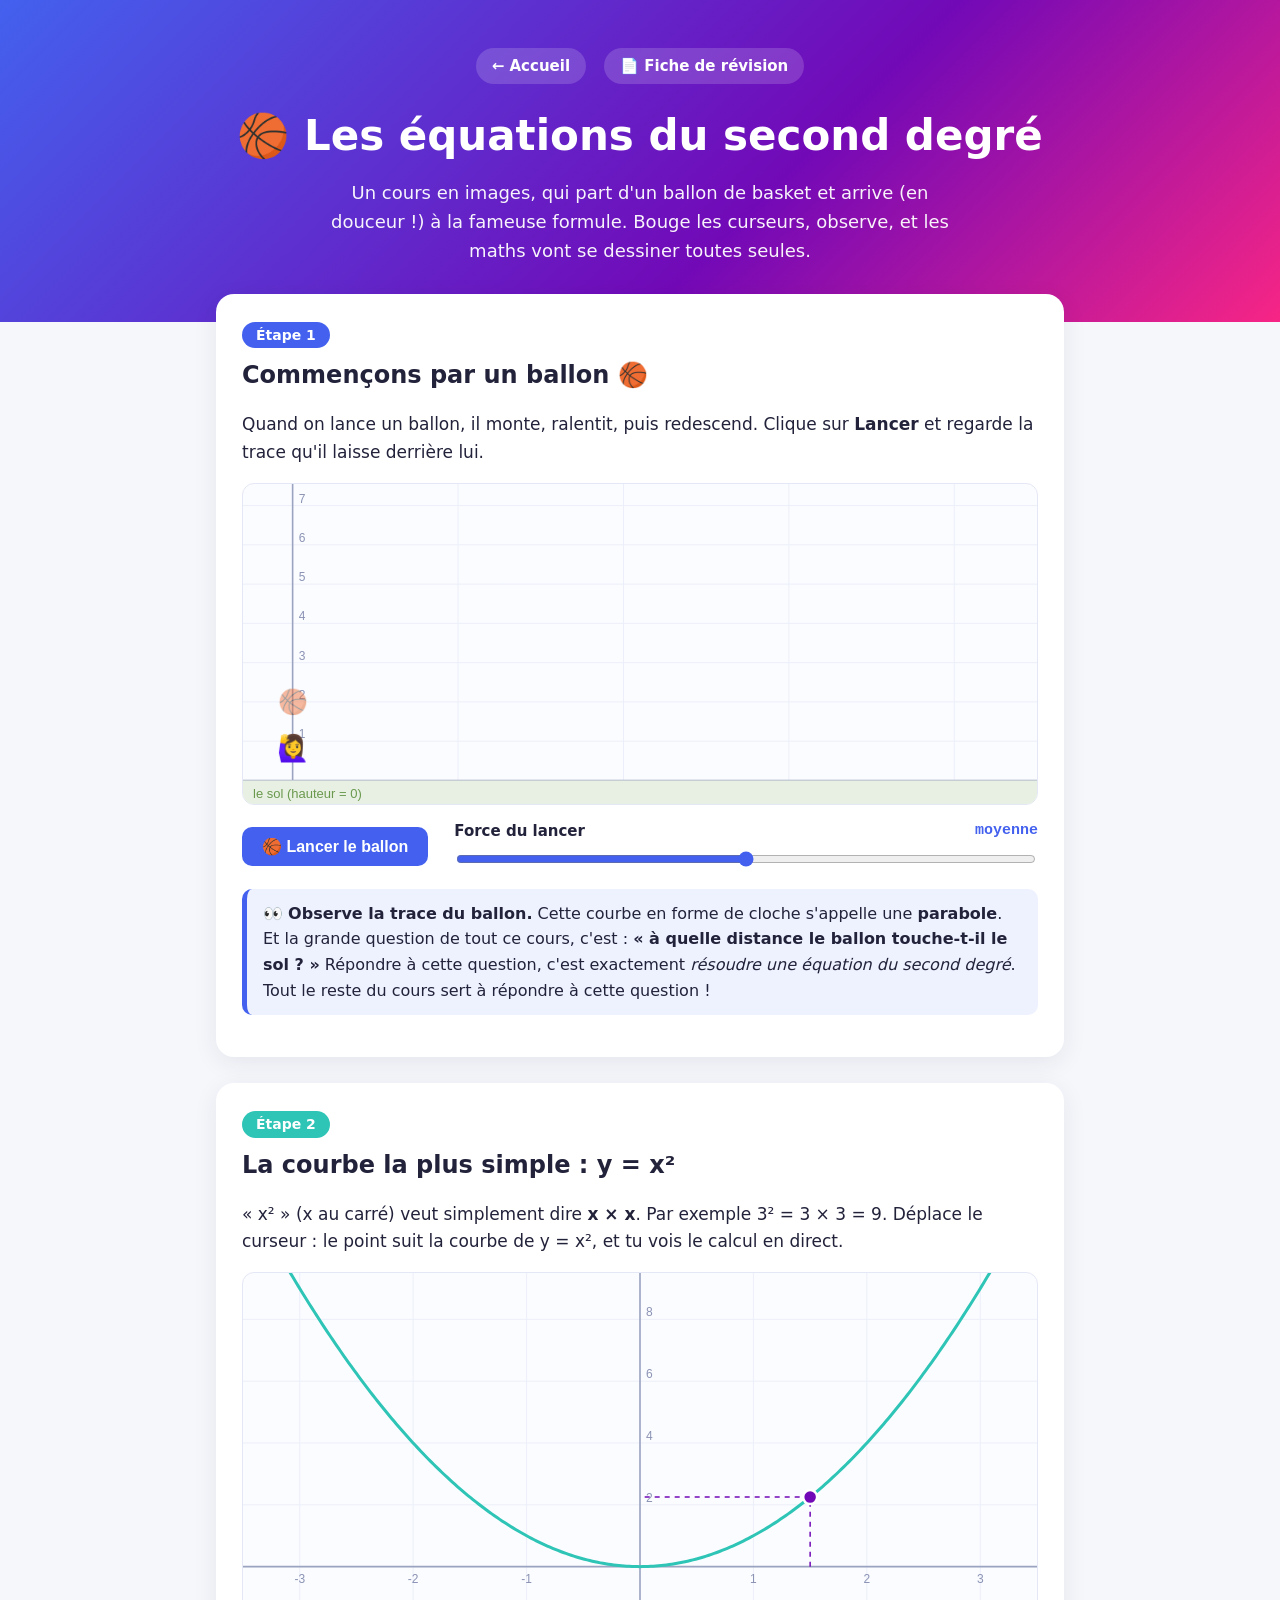
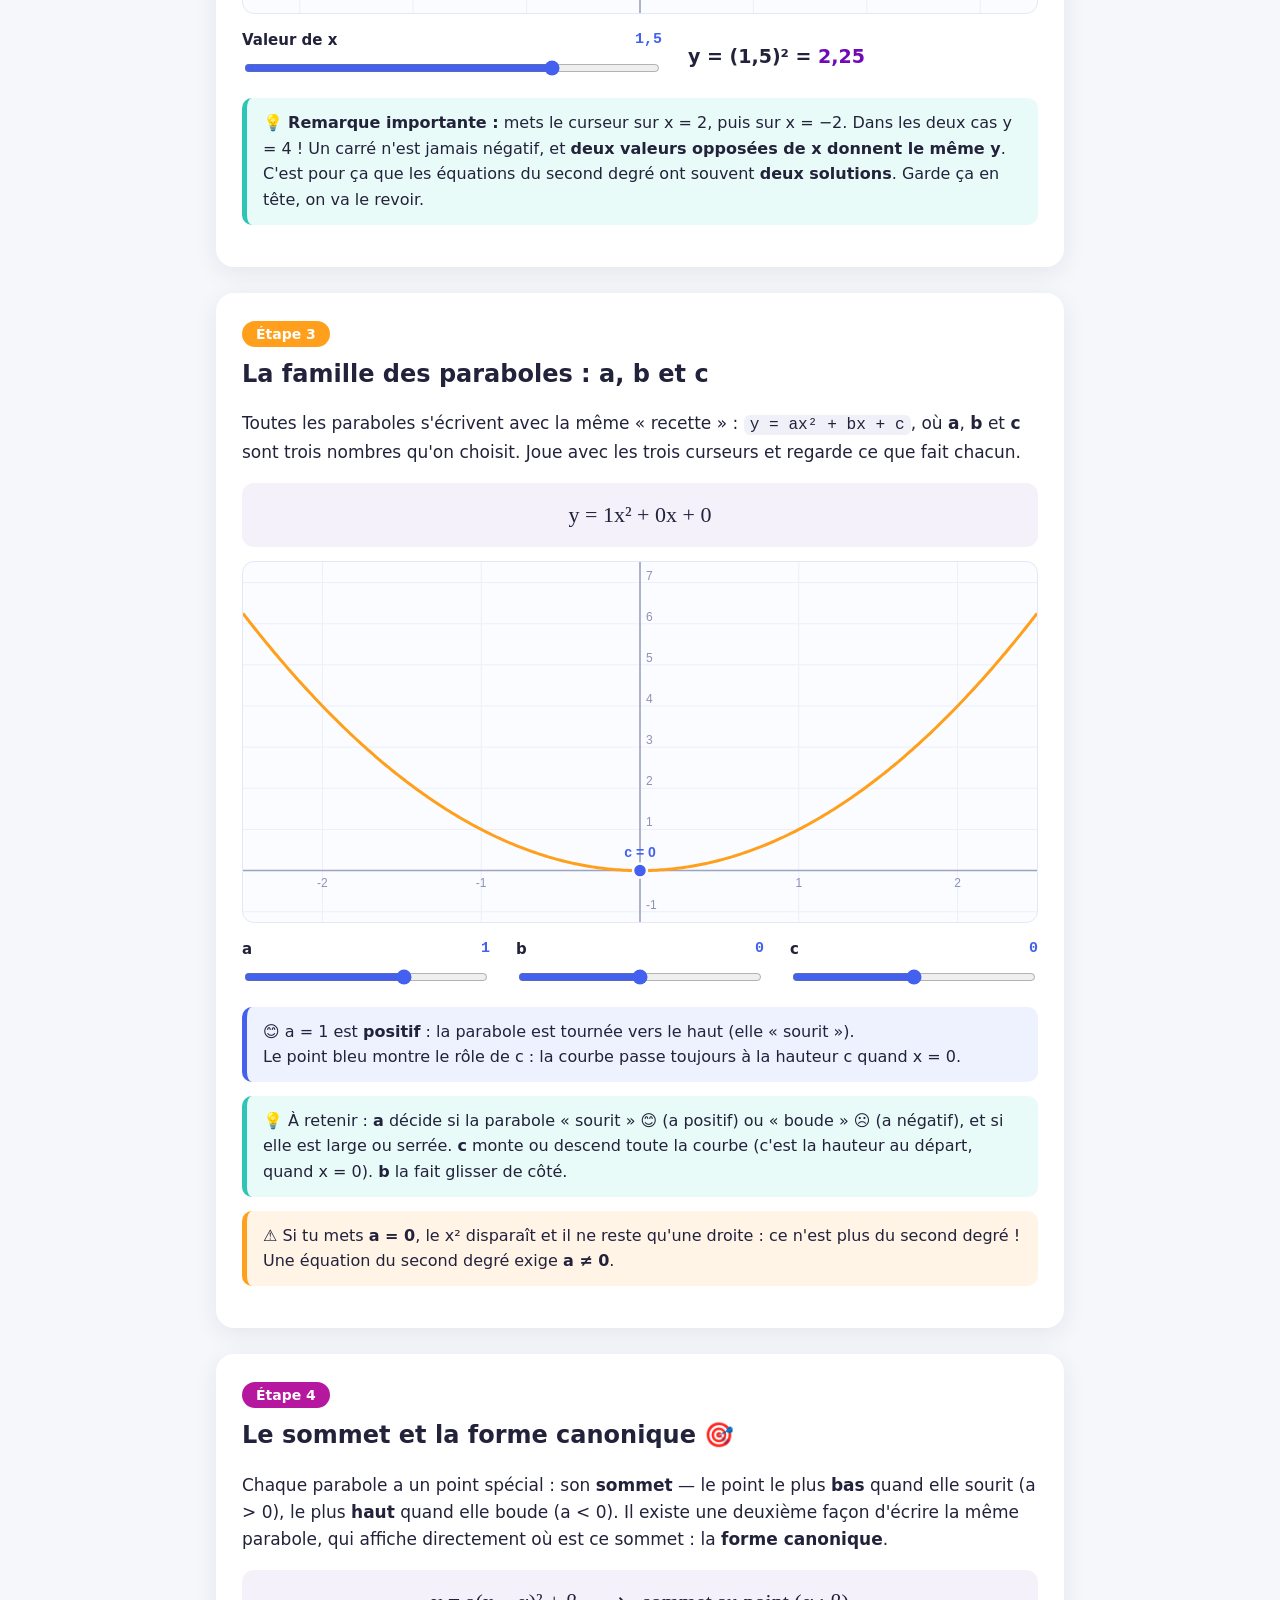
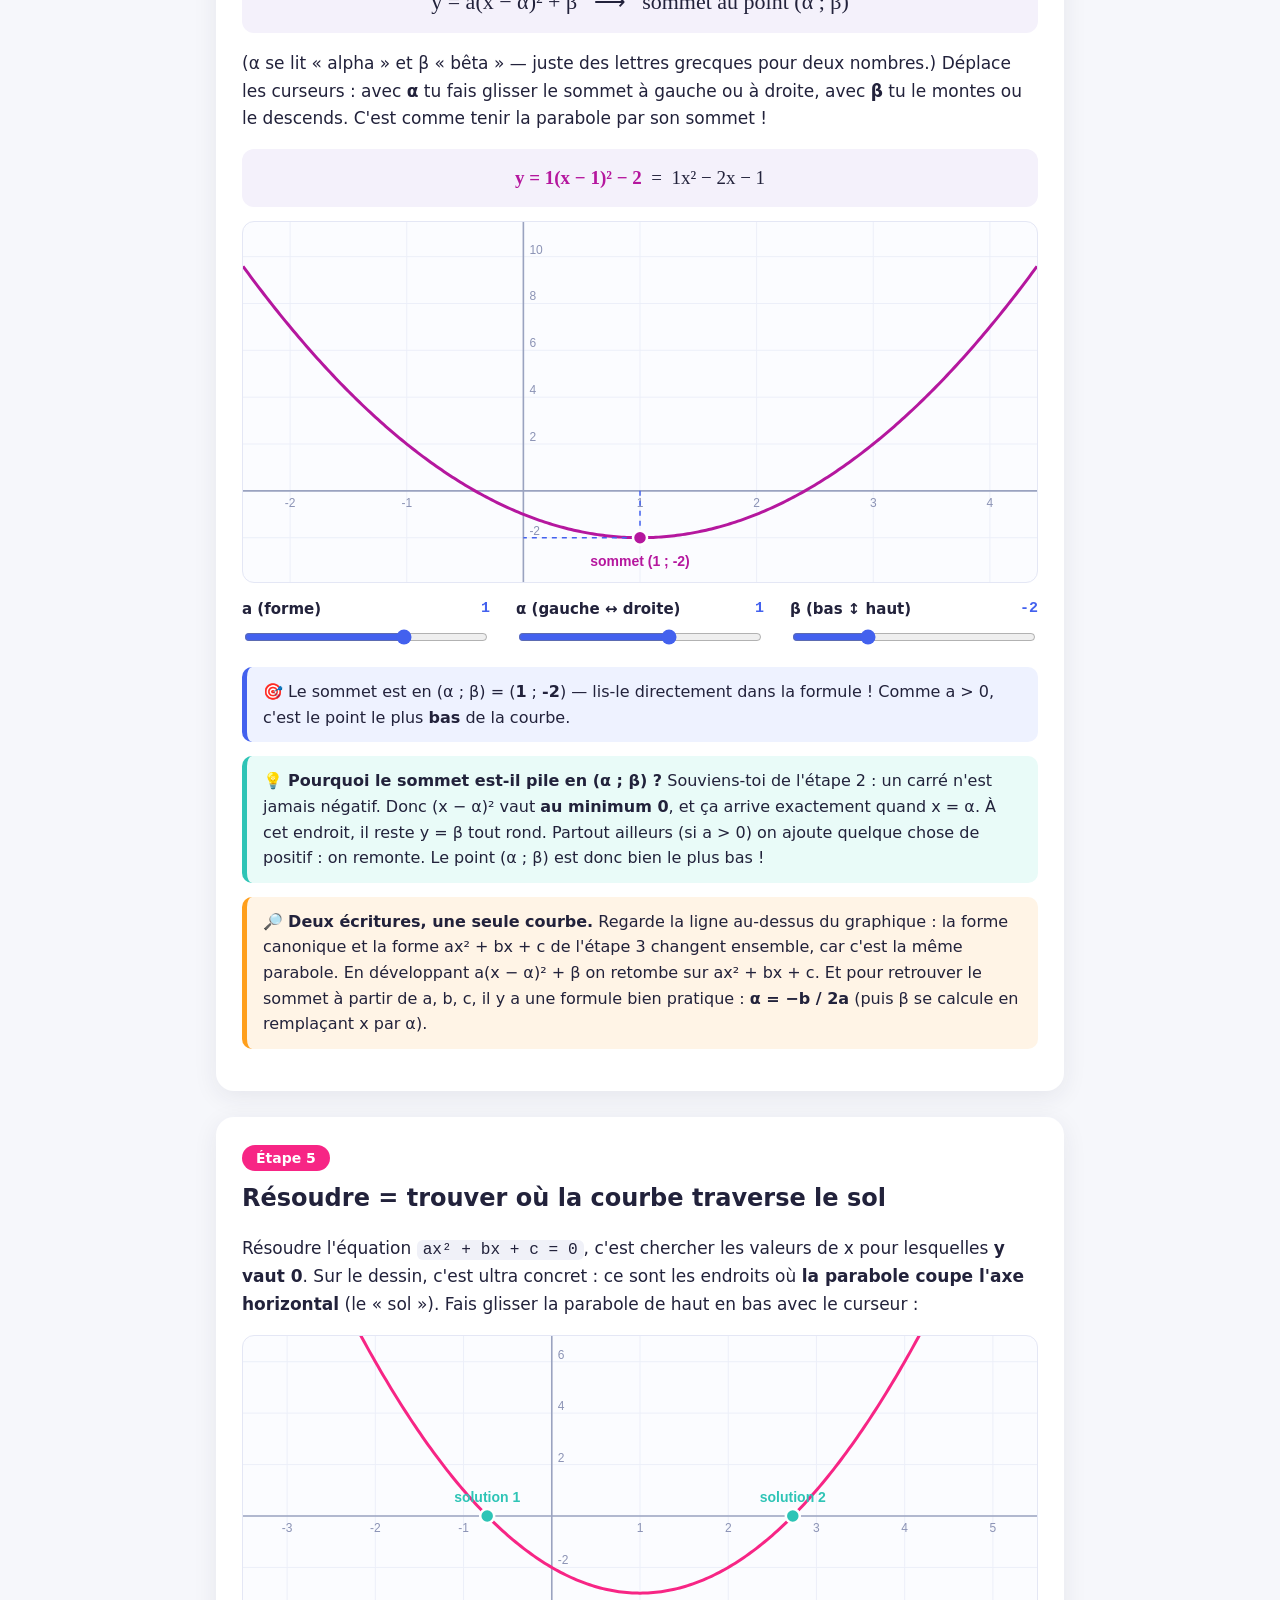
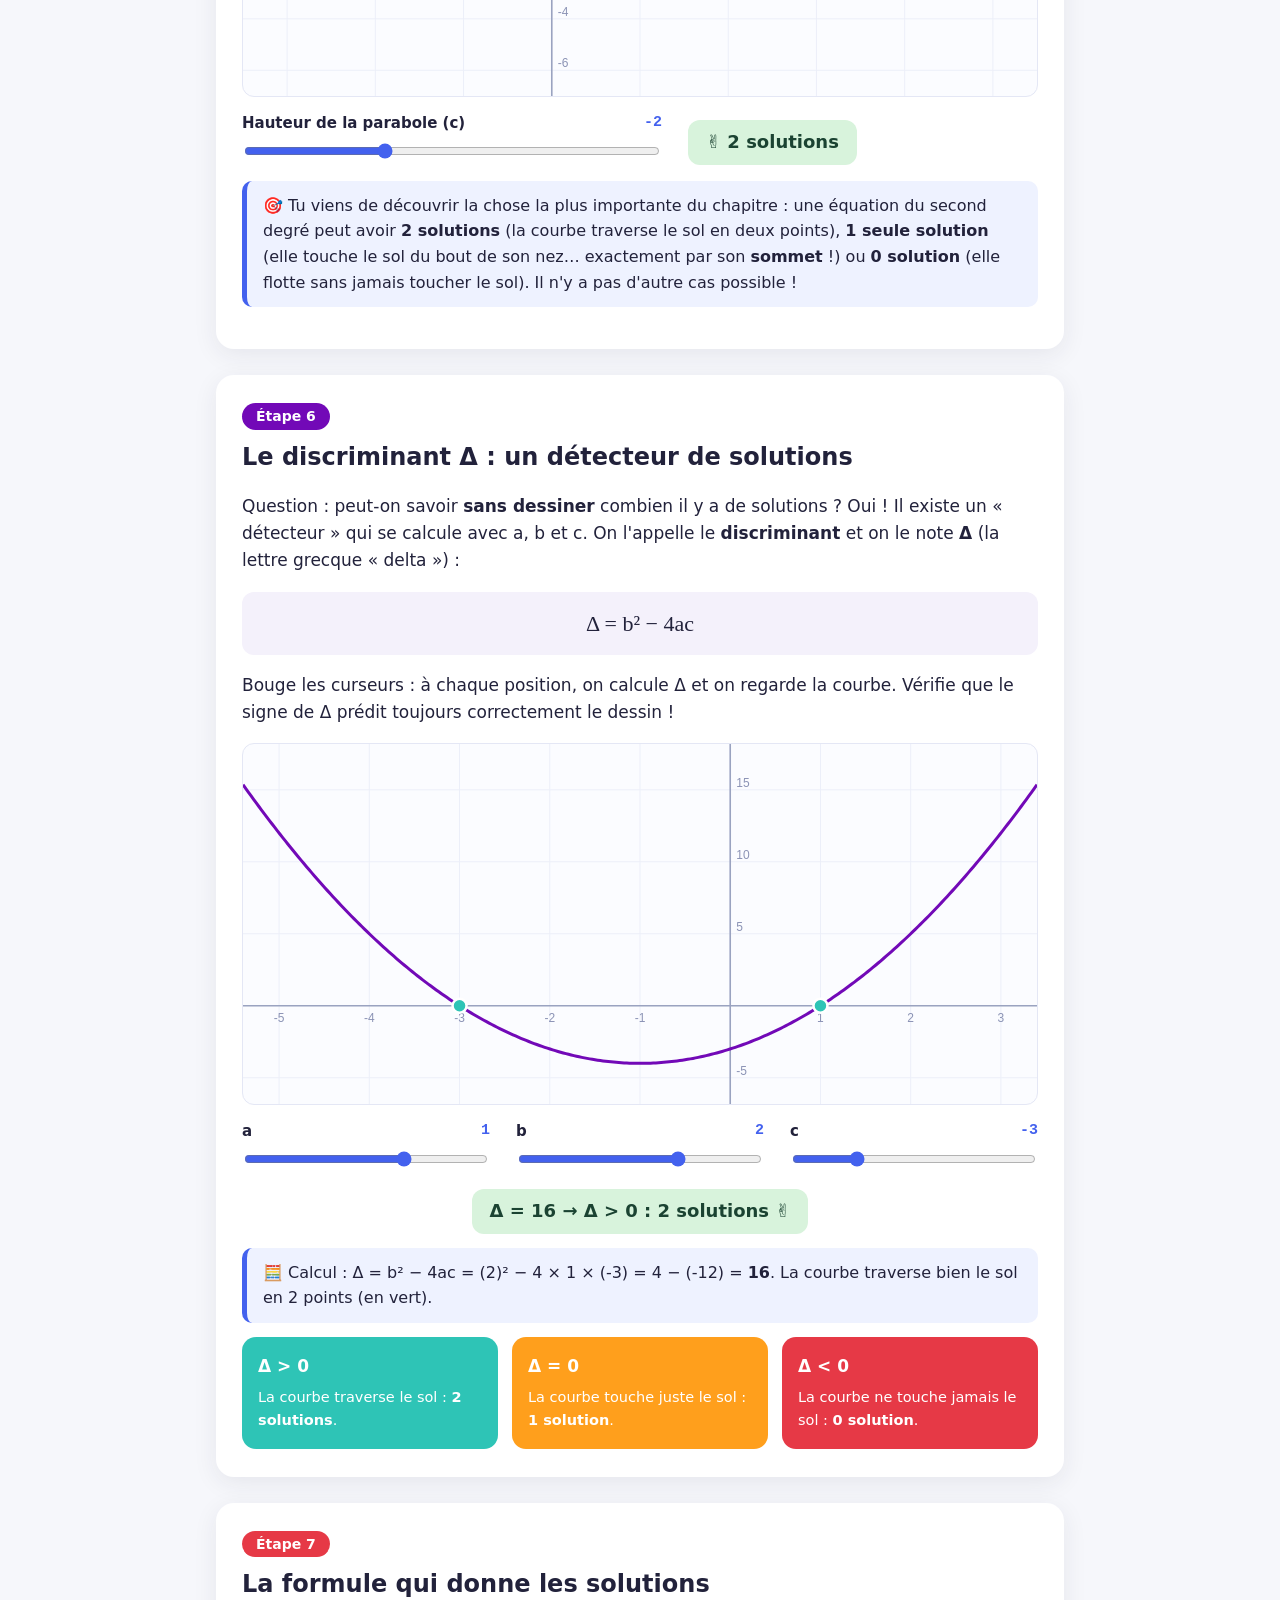
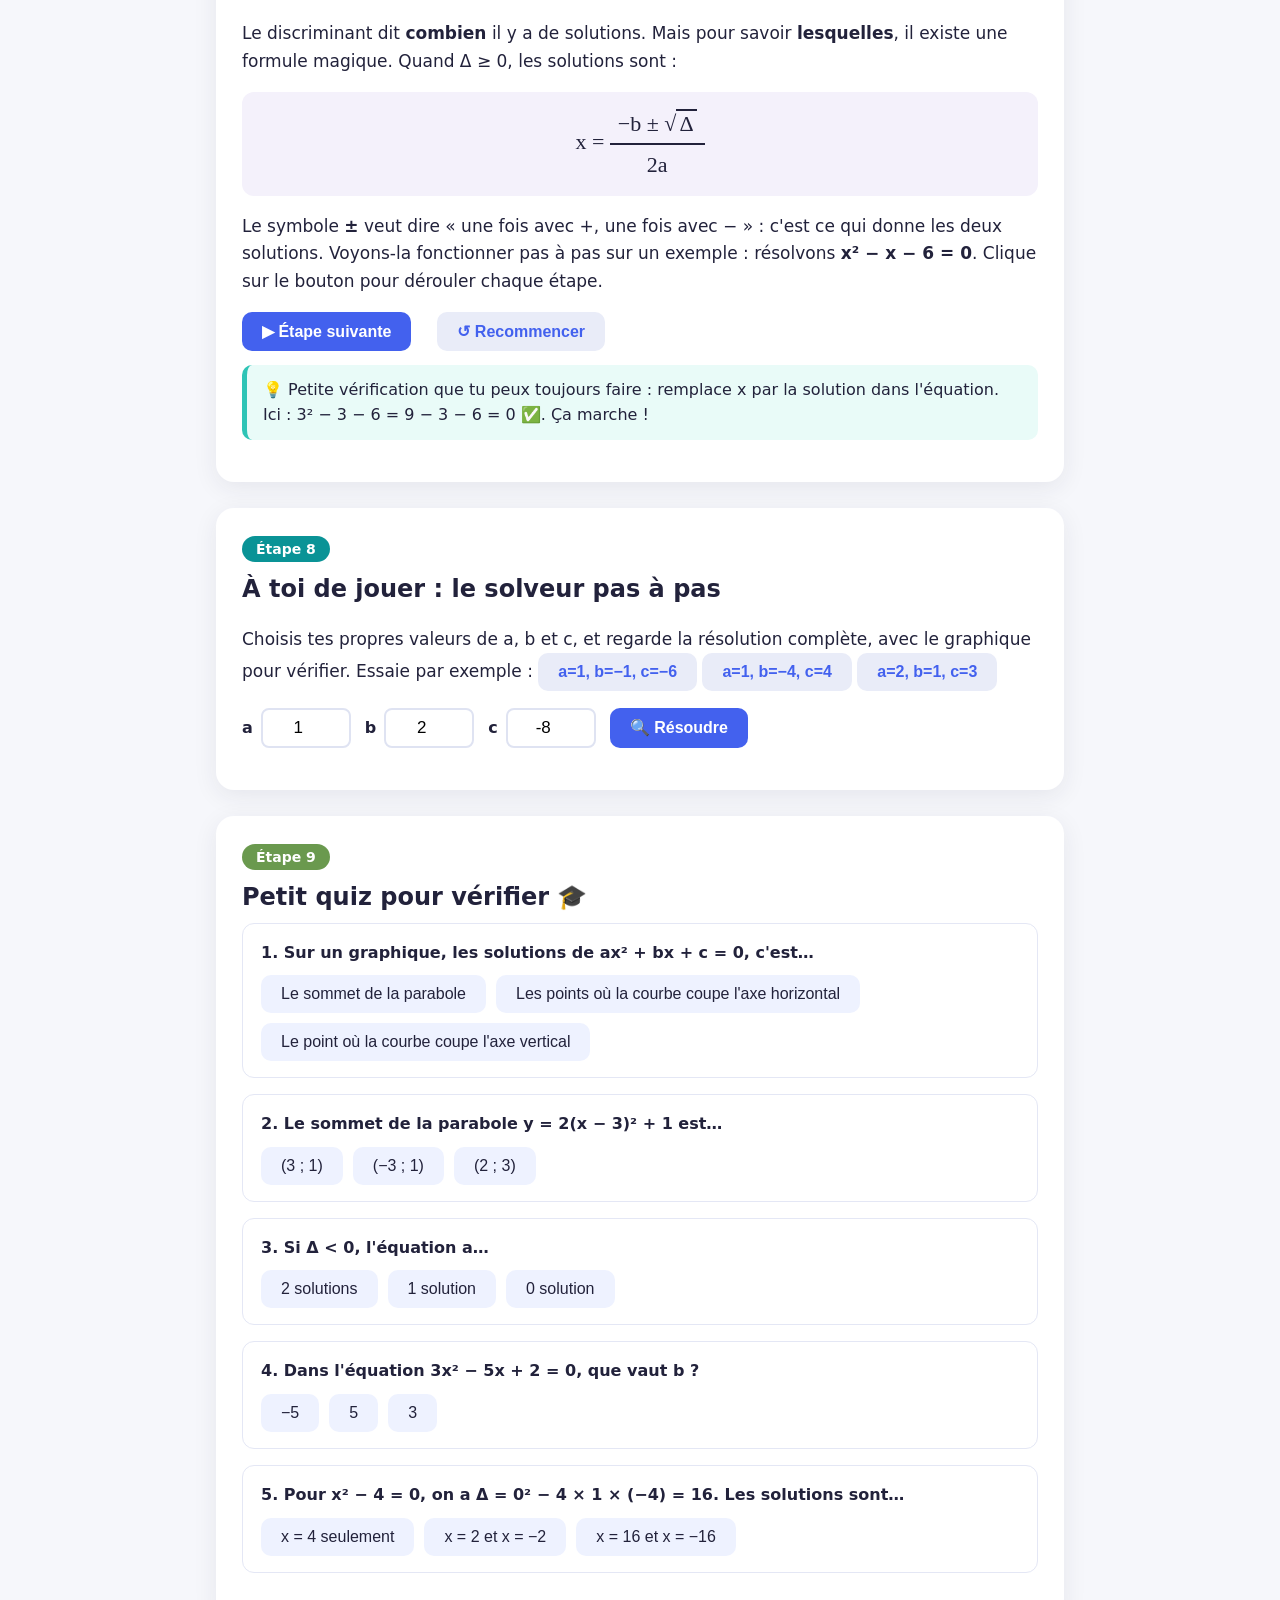
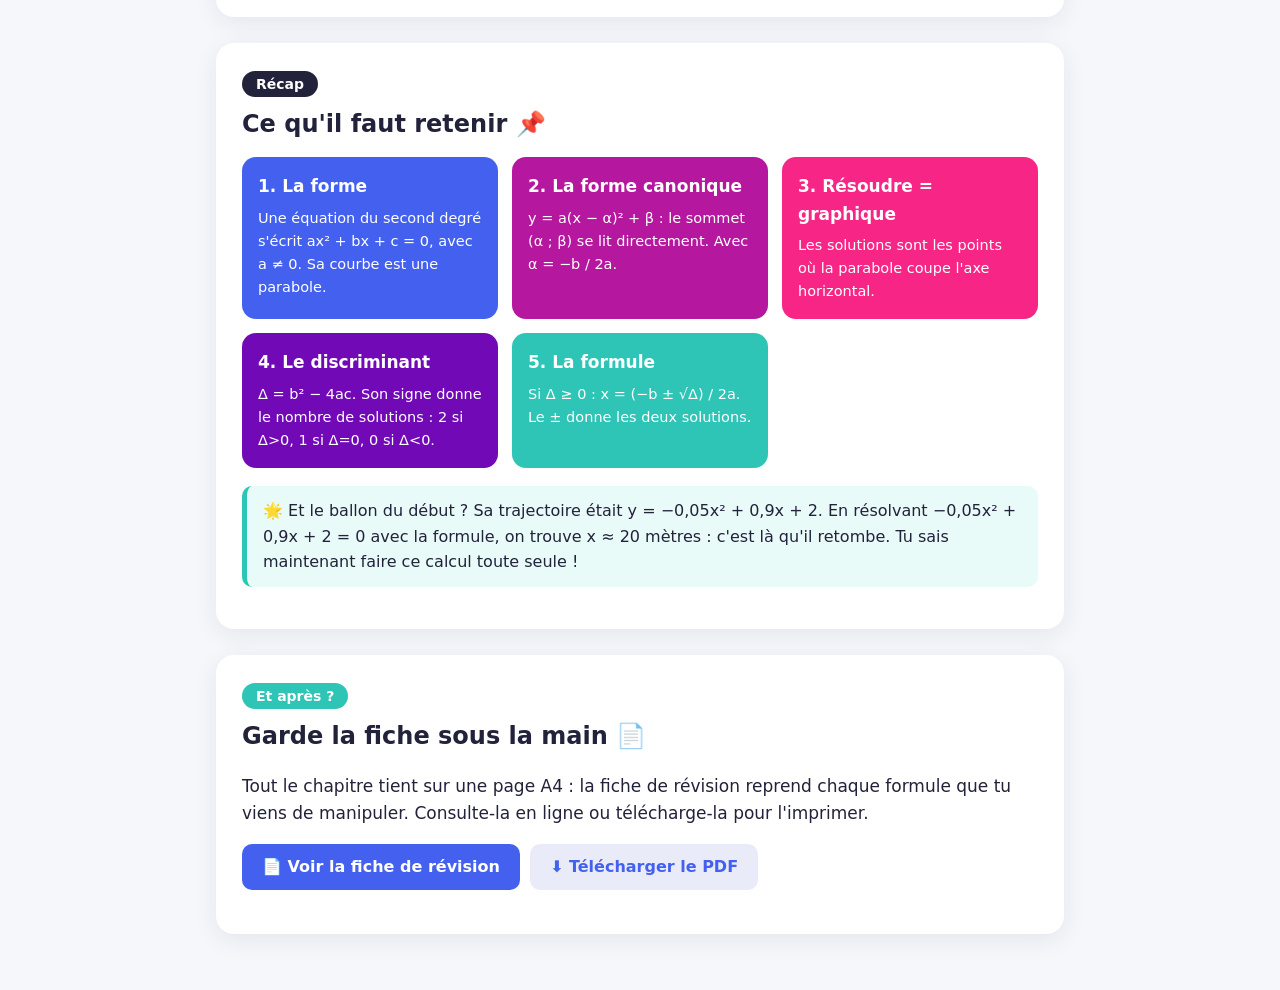
==== maths/second-degre/cours.html @ 79f59c7c "Site de révisions : accueil + chapitre maths « équations du second degré » Cours interactif autonome" ====
<!DOCTYPE html>
<html lang="fr">
<head>
<meta charset="UTF-8">
<meta name="viewport" content="width=device-width, initial-scale=1.0">
<title>Les équations du second degré — cours interactif</title>
<style>
  :root{
    --bleu:#4361ee; --violet:#7209b7; --rose:#f72585; --vert:#2ec4b6;
    --orange:#ff9f1c; --rouge:#e63946; --magenta:#b5179e; --fond:#f6f7fb; --encre:#22223b;
  }
  *{box-sizing:border-box;}
  body{margin:0;font-family:"Segoe UI",system-ui,-apple-system,sans-serif;background:var(--fond);color:var(--encre);line-height:1.6;}
  header{background:linear-gradient(135deg,#4361ee,#7209b7 60%,#f72585);color:#fff;padding:48px 20px 56px;text-align:center;}
  header h1{margin:0 0 10px;font-size:clamp(26px,4.5vw,42px);}
  header p{margin:0 auto;max-width:640px;font-size:18px;opacity:.95;}
  .nav-site{display:flex;gap:18px;justify-content:center;flex-wrap:wrap;margin-bottom:18px;font-size:15px;}
  .nav-site a{color:#fff;text-decoration:none;background:rgba(255,255,255,.16);border-radius:999px;padding:6px 16px;font-weight:600;}
  .nav-site a:hover{background:rgba(255,255,255,.3);}
  .btn-lien{display:inline-block;text-decoration:none;background:var(--bleu);color:#fff;border-radius:10px;padding:10px 20px;font-size:16px;font-weight:600;}
  .btn-lien.secondaire{background:#e9ecf8;color:var(--bleu);}
  main{max-width:880px;margin:-28px auto 60px;padding:0 16px;}
  section{background:#fff;border-radius:18px;padding:28px 26px;margin-bottom:26px;box-shadow:0 6px 24px rgba(34,34,59,.08);}
  h2{margin:0 0 6px;font-size:24px;}
  .chip{display:inline-block;background:var(--bleu);color:#fff;border-radius:999px;padding:2px 14px;font-size:14px;font-weight:600;margin-bottom:8px;}
  .s2 .chip{background:var(--vert);} .s3 .chip{background:var(--orange);} .s3b .chip{background:var(--magenta);} .s4 .chip{background:var(--rose);}
  .s5 .chip{background:var(--violet);} .s6 .chip{background:var(--rouge);} .s7 .chip{background:#0a9396;} .s8 .chip{background:#6a994e;}
  canvas{width:100%;height:auto;background:#fbfcff;border:1px solid #e4e7f5;border-radius:12px;display:block;touch-action:none;}
  .controls{display:flex;flex-wrap:wrap;gap:14px 26px;margin:14px 0 6px;align-items:center;}
  .ctrl{display:flex;flex-direction:column;min-width:170px;flex:1;}
  .ctrl label{font-weight:600;font-size:15px;display:flex;justify-content:space-between;}
  .ctrl label span{font-family:ui-monospace,Consolas,monospace;color:var(--bleu);}
  input[type=range]{accent-color:var(--bleu);height:28px;}
  button{background:var(--bleu);color:#fff;border:none;border-radius:10px;padding:10px 20px;font-size:16px;font-weight:600;cursor:pointer;transition:transform .1s, box-shadow .2s;}
  button:hover{transform:translateY(-1px);box-shadow:0 4px 12px rgba(67,97,238,.4);}
  button.secondaire{background:#e9ecf8;color:var(--bleu);}
  .info{background:#eef2ff;border-left:5px solid var(--bleu);border-radius:10px;padding:12px 16px;margin:14px 0;}
  .astuce{background:#e9fbf8;border-left:5px solid var(--vert);border-radius:10px;padding:12px 16px;margin:14px 0;}
  .attention{background:#fff4e6;border-left:5px solid var(--orange);border-radius:10px;padding:12px 16px;margin:14px 0;}
  .badge{display:inline-block;font-weight:800;font-size:18px;padding:8px 18px;border-radius:12px;margin-top:8px;}
  .formule{font-family:Georgia,"Times New Roman",serif;font-size:22px;text-align:center;background:#f4f1fb;border-radius:12px;padding:14px;margin:14px 0;}
  .formule .frac{display:inline-block;vertical-align:middle;text-align:center;}
  .formule .frac .haut{display:block;border-bottom:2px solid var(--encre);padding:0 8px 2px;}
  .formule .frac .bas{display:block;padding:2px 8px 0;}
  .sqrt{white-space:nowrap;}
  .sqrt .rad{border-top:2px solid var(--encre);padding:0 3px;}
  .etapes{list-style:none;padding:0;margin:10px 0;}
  .etapes li{background:#f8f9fe;border:1px solid #e4e7f5;border-radius:10px;padding:12px 16px;margin-bottom:10px;display:none;}
  .etapes li.visible{display:block;animation:pop .35s ease;}
  @keyframes pop{from{opacity:0;transform:translateY(8px);}to{opacity:1;transform:none;}}
  .grille-inputs{display:flex;gap:14px;flex-wrap:wrap;margin:12px 0;}
  .grille-inputs label{font-weight:700;display:flex;align-items:center;gap:8px;}
  .grille-inputs input{width:90px;padding:8px;font-size:17px;border:2px solid #dfe3f2;border-radius:8px;text-align:center;}
  .resultat-solveur{margin-top:14px;}
  .quiz-q{border:1px solid #e4e7f5;border-radius:12px;padding:16px 18px;margin-bottom:16px;}
  .quiz-q p{margin:0 0 10px;font-weight:600;}
  .quiz-opts{display:flex;flex-wrap:wrap;gap:10px;}
  .quiz-opts button{background:#eef2ff;color:var(--encre);font-weight:500;}
  .quiz-opts button.bon{background:#d8f3dc;color:#1b4332;font-weight:700;}
  .quiz-opts button.mauvais{background:#ffe0e3;color:#9d0208;}
  .quiz-expl{display:none;margin-top:10px;font-size:15px;background:#f8f9fe;border-radius:8px;padding:10px 14px;}
  .cartes{display:grid;grid-template-columns:repeat(auto-fit,minmax(230px,1fr));gap:14px;margin-top:14px;}
  .carte{border-radius:14px;padding:16px;color:#fff;}
  .carte h3{margin:0 0 6px;font-size:17px;}
  .carte p{margin:0;font-size:14.5px;}
  .lecture{font-size:17px;}
  code{background:#f0f1f8;border-radius:6px;padding:1px 6px;font-size:.95em;}
  .valeur-dyn{font-family:ui-monospace,Consolas,monospace;font-weight:700;}
</style>
</head>
<body>

<header>
  <nav class="nav-site">
    <a href="../../index.html">← Accueil</a>
    <a href="fiche.html">📄 Fiche de révision</a>
  </nav>
  <h1>🏀 Les équations du second degré</h1>
  <p>Un cours en images, qui part d'un ballon de basket et arrive (en douceur !) à la fameuse formule. Bouge les curseurs, observe, et les maths vont se dessiner toutes seules.</p>
</header>

<main>

<!-- ================= SECTION 1 : LE BALLON ================= -->
<section class="s1">
  <span class="chip">Étape 1</span>
  <h2>Commençons par un ballon 🏀</h2>
  <p class="lecture">Quand on lance un ballon, il monte, ralentit, puis redescend. Clique sur <b>Lancer</b> et regarde la trace qu'il laisse derrière lui.</p>
  <canvas id="cvBallon" height="320"></canvas>
  <div class="controls">
    <button id="btnLancer">🏀 Lancer le ballon</button>
    <div class="ctrl">
      <label>Force du lancer <span id="valForce">moyenne</span></label>
      <input type="range" id="force" min="1" max="3" step="1" value="2">
    </div>
  </div>
  <div class="info">👀 <b>Observe la trace du ballon.</b> Cette courbe en forme de cloche s'appelle une <b>parabole</b>. Et la grande question de tout ce cours, c'est : <b>« à quelle distance le ballon touche-t-il le sol ? »</b> Répondre à cette question, c'est exactement <i>résoudre une équation du second degré</i>. Tout le reste du cours sert à répondre à cette question !</div>
</section>

<!-- ================= SECTION 2 : y = x² ================= -->
<section class="s2">
  <span class="chip">Étape 2</span>
  <h2>La courbe la plus simple : y = x²</h2>
  <p class="lecture">« x² » (x au carré) veut simplement dire <b>x × x</b>. Par exemple 3² = 3 × 3 = 9. Déplace le curseur : le point suit la courbe de y = x², et tu vois le calcul en direct.</p>
  <canvas id="cvCarre" height="340"></canvas>
  <div class="controls">
    <div class="ctrl" style="max-width:420px">
      <label>Valeur de x <span id="valX">1,5</span></label>
      <input type="range" id="sliderX" min="-3" max="3" step="0.1" value="1.5">
    </div>
    <div id="calculCarre" style="font-size:19px;font-weight:600;"></div>
  </div>
  <div class="astuce">💡 <b>Remarque importante :</b> mets le curseur sur x = 2, puis sur x = −2. Dans les deux cas y = 4 ! Un carré n'est jamais négatif, et <b>deux valeurs opposées de x donnent le même y</b>. C'est pour ça que les équations du second degré ont souvent <b>deux solutions</b>. Garde ça en tête, on va le revoir.</div>
</section>

<!-- ================= SECTION 3 : a, b, c ================= -->
<section class="s3">
  <span class="chip">Étape 3</span>
  <h2>La famille des paraboles : a, b et c</h2>
  <p class="lecture">Toutes les paraboles s'écrivent avec la même « recette » : <code>y = ax² + bx + c</code>, où <b>a</b>, <b>b</b> et <b>c</b> sont trois nombres qu'on choisit. Joue avec les trois curseurs et regarde ce que fait chacun.</p>
  <div class="formule" id="eqABC">y = 1x² + 0x + 0</div>
  <canvas id="cvABC" height="360"></canvas>
  <div class="controls">
    <div class="ctrl"><label>a <span id="valA">1</span></label><input type="range" id="sA" min="-3" max="3" step="0.1" value="1"></div>
    <div class="ctrl"><label>b <span id="valB">0</span></label><input type="range" id="sB" min="-6" max="6" step="0.1" value="0"></div>
    <div class="ctrl"><label>c <span id="valC">0</span></label><input type="range" id="sC" min="-6" max="6" step="0.1" value="0"></div>
  </div>
  <div id="commentABC" class="info"></div>
  <div class="astuce">💡 À retenir : <b>a</b> décide si la parabole « sourit » 😊 (a positif) ou « boude » ☹️ (a négatif), et si elle est large ou serrée. <b>c</b> monte ou descend toute la courbe (c'est la hauteur au départ, quand x = 0). <b>b</b> la fait glisser de côté.</div>
  <div class="attention">⚠️ Si tu mets <b>a = 0</b>, le x² disparaît et il ne reste qu'une droite : ce n'est plus du second degré ! Une équation du second degré exige <b>a ≠ 0</b>.</div>
</section>

<!-- ================= SECTION 3bis : FORME CANONIQUE ================= -->
<section class="s3b">
  <span class="chip">Étape 4</span>
  <h2>Le sommet et la forme canonique 🎯</h2>
  <p class="lecture">Chaque parabole a un point spécial : son <b>sommet</b> — le point le plus <b>bas</b> quand elle sourit (a &gt; 0), le plus <b>haut</b> quand elle boude (a &lt; 0). Il existe une deuxième façon d'écrire la même parabole, qui affiche directement où est ce sommet : la <b>forme canonique</b>.</p>
  <div class="formule">y = a(x − α)² + β &nbsp;&nbsp;⟶&nbsp;&nbsp; sommet au point (α ; β)</div>
  <p class="lecture">(α se lit « alpha » et β « bêta » — juste des lettres grecques pour deux nombres.) Déplace les curseurs : avec <b>α</b> tu fais glisser le sommet à gauche ou à droite, avec <b>β</b> tu le montes ou le descends. C'est comme tenir la parabole par son sommet !</p>
  <div class="formule" id="eqCanon" style="font-size:19px"></div>
  <canvas id="cvCanon" height="360"></canvas>
  <div class="controls">
    <div class="ctrl"><label>a (forme) <span id="valACan">1</span></label><input type="range" id="sACan" min="-3" max="3" step="0.1" value="1"></div>
    <div class="ctrl"><label>α (gauche ↔ droite) <span id="valAlpha">1</span></label><input type="range" id="sAlpha" min="-4" max="4" step="0.1" value="1"></div>
    <div class="ctrl"><label>β (bas ↕ haut) <span id="valBeta">-2</span></label><input type="range" id="sBeta" min="-5" max="5" step="0.1" value="-2"></div>
  </div>
  <div id="commentCanon" class="info"></div>
  <div class="astuce">💡 <b>Pourquoi le sommet est-il pile en (α ; β) ?</b> Souviens-toi de l'étape 2 : un carré n'est jamais négatif. Donc (x − α)² vaut <b>au minimum 0</b>, et ça arrive exactement quand x = α. À cet endroit, il reste y = β tout rond. Partout ailleurs (si a &gt; 0) on ajoute quelque chose de positif : on remonte. Le point (α ; β) est donc bien le plus bas !</div>
  <div class="attention">🔎 <b>Deux écritures, une seule courbe.</b> Regarde la ligne au-dessus du graphique : la forme canonique et la forme ax² + bx + c de l'étape 3 changent ensemble, car c'est la même parabole. En développant a(x − α)² + β on retombe sur ax² + bx + c. Et pour retrouver le sommet à partir de a, b, c, il y a une formule bien pratique : <b>α = −b / 2a</b> (puis β se calcule en remplaçant x par α).</div>
</section>

<!-- ================= SECTION 4 : LES SOLUTIONS ================= -->
<section class="s4">
  <span class="chip">Étape 5</span>
  <h2>Résoudre = trouver où la courbe traverse le sol</h2>
  <p class="lecture">Résoudre l'équation <code>ax² + bx + c = 0</code>, c'est chercher les valeurs de x pour lesquelles <b>y vaut 0</b>. Sur le dessin, c'est ultra concret : ce sont les endroits où <b>la parabole coupe l'axe horizontal</b> (le « sol »). Fais glisser la parabole de haut en bas avec le curseur :</p>
  <canvas id="cvSol" height="360"></canvas>
  <div class="controls">
    <div class="ctrl" style="max-width:420px">
      <label>Hauteur de la parabole (c) <span id="valC4">-2</span></label>
      <input type="range" id="sC4" min="-5" max="4" step="0.1" value="-2">
    </div>
    <div id="badgeSol" class="badge"></div>
  </div>
  <div class="info">🎯 Tu viens de découvrir la chose la plus importante du chapitre : une équation du second degré peut avoir <b>2 solutions</b> (la courbe traverse le sol en deux points), <b>1 seule solution</b> (elle touche le sol du bout de son nez… exactement par son <b>sommet</b> !) ou <b>0 solution</b> (elle flotte sans jamais toucher le sol). Il n'y a pas d'autre cas possible !</div>
</section>

<!-- ================= SECTION 5 : LE DISCRIMINANT ================= -->
<section class="s5">
  <span class="chip">Étape 6</span>
  <h2>Le discriminant Δ : un détecteur de solutions</h2>
  <p class="lecture">Question : peut-on savoir <b>sans dessiner</b> combien il y a de solutions ? Oui ! Il existe un « détecteur » qui se calcule avec a, b et c. On l'appelle le <b>discriminant</b> et on le note <b>Δ</b> (la lettre grecque « delta ») :</p>
  <div class="formule">Δ = b² − 4ac</div>
  <p class="lecture">Bouge les curseurs : à chaque position, on calcule Δ et on regarde la courbe. Vérifie que le signe de Δ prédit toujours correctement le dessin !</p>
  <canvas id="cvDelta" height="360"></canvas>
  <div class="controls">
    <div class="ctrl"><label>a <span id="valA5">1</span></label><input type="range" id="sA5" min="-3" max="3" step="0.1" value="1"></div>
    <div class="ctrl"><label>b <span id="valB5">2</span></label><input type="range" id="sB5" min="-6" max="6" step="0.1" value="2"></div>
    <div class="ctrl"><label>c <span id="valC5">-3</span></label><input type="range" id="sC5" min="-6" max="6" step="0.1" value="-3"></div>
  </div>
  <div style="text-align:center"><span id="badgeDelta" class="badge"></span></div>
  <div id="calculDelta" class="info"></div>
  <div class="cartes">
    <div class="carte" style="background:var(--vert)"><h3>Δ &gt; 0</h3><p>La courbe traverse le sol : <b>2 solutions</b>.</p></div>
    <div class="carte" style="background:var(--orange)"><h3>Δ = 0</h3><p>La courbe touche juste le sol : <b>1 solution</b>.</p></div>
    <div class="carte" style="background:var(--rouge)"><h3>Δ &lt; 0</h3><p>La courbe ne touche jamais le sol : <b>0 solution</b>.</p></div>
  </div>
</section>

<!-- ================= SECTION 6 : LA FORMULE ================= -->
<section class="s6">
  <span class="chip">Étape 7</span>
  <h2>La formule qui donne les solutions</h2>
  <p class="lecture">Le discriminant dit <b>combien</b> il y a de solutions. Mais pour savoir <b>lesquelles</b>, il existe une formule magique. Quand Δ ≥ 0, les solutions sont :</p>
  <div class="formule">
    x = <span class="frac"><span class="haut">−b ± <span class="sqrt">√<span class="rad">Δ</span></span></span><span class="bas">2a</span></span>
  </div>
  <p class="lecture">Le symbole <b>±</b> veut dire « une fois avec +, une fois avec − » : c'est ce qui donne les deux solutions. Voyons-la fonctionner pas à pas sur un exemple : résolvons <b>x² − x − 6 = 0</b>. Clique sur le bouton pour dérouler chaque étape.</p>
  <ol class="etapes" id="etapes">
    <li><b>Étape 1 — On identifie a, b, c.</b><br>Dans x² − x − 6 : &nbsp; a = 1 (devant x²), &nbsp; b = −1 (devant x), &nbsp; c = −6 (le nombre seul). Attention aux signes moins, ils font partie du nombre !</li>
    <li><b>Étape 2 — On calcule Δ.</b><br>Δ = b² − 4ac = (−1)² − 4 × 1 × (−6) = 1 + 24 = <b>25</b>. Comme Δ &gt; 0, il y a 2 solutions. 🎉</li>
    <li><b>Étape 3 — On calcule √Δ.</b><br>√25 = 5 (car 5 × 5 = 25).</li>
    <li><b>Étape 4 — On applique la formule.</b><br>x₁ = (−b − √Δ) / 2a = (1 − 5) / 2 = −4/2 = <b>−2</b><br>x₂ = (−b + √Δ) / 2a = (1 + 5) / 2 = 6/2 = <b>3</b></li>
    <li><b>Étape 5 — On vérifie sur le graphique ! 👇</b><br>La parabole y = x² − x − 6 coupe bien le sol en x = −2 et x = 3. La formule et le dessin racontent la même histoire.</li>
  </ol>
  <div class="controls">
    <button id="btnEtape">▶ Étape suivante</button>
    <button id="btnResetEtapes" class="secondaire">↺ Recommencer</button>
  </div>
  <canvas id="cvExemple" height="340" style="display:none;margin-top:10px"></canvas>
  <div class="astuce">💡 Petite vérification que tu peux toujours faire : remplace x par la solution dans l'équation. Ici : 3² − 3 − 6 = 9 − 3 − 6 = 0 ✅. Ça marche !</div>
</section>

<!-- ================= SECTION 7 : LE SOLVEUR ================= -->
<section class="s7">
  <span class="chip">Étape 8</span>
  <h2>À toi de jouer : le solveur pas à pas</h2>
  <p class="lecture">Choisis tes propres valeurs de a, b et c, et regarde la résolution complète, avec le graphique pour vérifier. Essaie par exemple : <button class="secondaire exemple-btn" data-abc="1,-1,-6">a=1, b=−1, c=−6</button> <button class="secondaire exemple-btn" data-abc="1,-4,4">a=1, b=−4, c=4</button> <button class="secondaire exemple-btn" data-abc="2,1,3">a=2, b=1, c=3</button></p>
  <div class="grille-inputs">
    <label>a <input type="number" id="inA" value="1" step="any"></label>
    <label>b <input type="number" id="inB" value="2" step="any"></label>
    <label>c <input type="number" id="inC" value="-8" step="any"></label>
    <button id="btnResoudre">🔍 Résoudre</button>
  </div>
  <div id="resSolveur" class="resultat-solveur"></div>
  <canvas id="cvSolveur" height="340" style="display:none;margin-top:12px"></canvas>
</section>

<!-- ================= SECTION 8 : QUIZ ================= -->
<section class="s8">
  <span class="chip">Étape 9</span>
  <h2>Petit quiz pour vérifier 🎓</h2>

  <div class="quiz-q" data-bonne="1">
    <p>1. Sur un graphique, les solutions de ax² + bx + c = 0, c'est…</p>
    <div class="quiz-opts">
      <button>Le sommet de la parabole</button>
      <button>Les points où la courbe coupe l'axe horizontal</button>
      <button>Le point où la courbe coupe l'axe vertical</button>
    </div>
    <div class="quiz-expl">✅ Exactement : résoudre l'équation, c'est chercher où y = 0, donc où la courbe traverse le « sol ».</div>
  </div>

  <div class="quiz-q" data-bonne="0">
    <p>2. Le sommet de la parabole y = 2(x − 3)² + 1 est…</p>
    <div class="quiz-opts">
      <button>(3 ; 1)</button>
      <button>(−3 ; 1)</button>
      <button>(2 ; 3)</button>
    </div>
    <div class="quiz-expl">✅ Forme canonique a(x − α)² + β → sommet (α ; β) = (3 ; 1). Piège classique : le « − » fait partie de la formule, donc (x − 3) donne α = +3 (et (x + 3) donnerait α = −3) !</div>
  </div>

  <div class="quiz-q" data-bonne="2">
    <p>3. Si Δ &lt; 0, l'équation a…</p>
    <div class="quiz-opts">
      <button>2 solutions</button>
      <button>1 solution</button>
      <button>0 solution</button>
    </div>
    <div class="quiz-expl">✅ Δ négatif = la parabole ne touche jamais l'axe horizontal, donc aucune solution.</div>
  </div>

  <div class="quiz-q" data-bonne="0">
    <p>4. Dans l'équation 3x² − 5x + 2 = 0, que vaut b ?</p>
    <div class="quiz-opts">
      <button>−5</button>
      <button>5</button>
      <button>3</button>
    </div>
    <div class="quiz-expl">✅ b est le nombre devant x, <b>avec son signe</b> : ici b = −5. Le piège classique, c'est d'oublier le moins !</div>
  </div>

  <div class="quiz-q" data-bonne="1">
    <p>5. Pour x² − 4 = 0, on a Δ = 0² − 4 × 1 × (−4) = 16. Les solutions sont…</p>
    <div class="quiz-opts">
      <button>x = 4 seulement</button>
      <button>x = 2 et x = −2</button>
      <button>x = 16 et x = −16</button>
    </div>
    <div class="quiz-expl">✅ x = (0 ± √16)/2 = ±4/2 = ±2. Et ça se comprend sans formule : x² = 4, donc x = 2 ou x = −2 (souviens-toi de l'étape 2 : deux opposés ont le même carré !).</div>
  </div>
</section>

<!-- ================= RECAP ================= -->
<section>
  <span class="chip" style="background:var(--encre)">Récap</span>
  <h2>Ce qu'il faut retenir 📌</h2>
  <div class="cartes">
    <div class="carte" style="background:var(--bleu)"><h3>1. La forme</h3><p>Une équation du second degré s'écrit ax² + bx + c = 0, avec a ≠ 0. Sa courbe est une parabole.</p></div>
    <div class="carte" style="background:var(--magenta)"><h3>2. La forme canonique</h3><p>y = a(x − α)² + β : le sommet (α ; β) se lit directement. Avec α = −b / 2a.</p></div>
    <div class="carte" style="background:var(--rose)"><h3>3. Résoudre = graphique</h3><p>Les solutions sont les points où la parabole coupe l'axe horizontal.</p></div>
    <div class="carte" style="background:var(--violet)"><h3>4. Le discriminant</h3><p>Δ = b² − 4ac. Son signe donne le nombre de solutions : 2 si Δ&gt;0, 1 si Δ=0, 0 si Δ&lt;0.</p></div>
    <div class="carte" style="background:var(--vert)"><h3>5. La formule</h3><p>Si Δ ≥ 0 : x = (−b ± √Δ) / 2a. Le ± donne les deux solutions.</p></div>
  </div>
  <div class="astuce" style="margin-top:18px">🌟 Et le ballon du début ? Sa trajectoire était y = −0,05x² + 0,9x + 2. En résolvant −0,05x² + 0,9x + 2 = 0 avec la formule, on trouve x ≈ 20 mètres : c'est là qu'il retombe. Tu sais maintenant faire ce calcul toute seule !</div>
</section>

<!-- ================= FICHE ================= -->
<section>
  <span class="chip" style="background:var(--vert)">Et après ?</span>
  <h2>Garde la fiche sous la main 📄</h2>
  <p class="lecture">Tout le chapitre tient sur une page A4 : la fiche de révision reprend chaque formule que tu viens de manipuler. Consulte-la en ligne ou télécharge-la pour l'imprimer.</p>
  <p style="display:flex;flex-wrap:wrap;gap:10px;margin-top:14px">
    <a class="btn-lien" href="fiche.html">📄 Voir la fiche de révision</a>
    <a class="btn-lien secondaire" href="fiche.pdf" download="fiche-second-degre.pdf">⬇️ Télécharger le PDF</a>
  </p>
</section>

</main>

<script>
"use strict";
/* ---------- Petit moteur de tracé ---------- */
function creerPlot(canvas, xmin, xmax, ymin, ymax){
  const dpr = window.devicePixelRatio || 1;
  // Hauteur CSS mémorisée UNE SEULE FOIS : affecter canvas.height réécrit
  // l'attribut "height", il ne faut donc jamais le relire ensuite.
  const cssH = parseInt(canvas.getAttribute("height"),10) || 340;
  function dims(){
    const w = canvas.clientWidth || 800;
    if(canvas.width !== Math.round(w*dpr) || canvas.height !== Math.round(cssH*dpr)){
      canvas.width = Math.round(w*dpr); canvas.height = Math.round(cssH*dpr);
    }
    return {w, h: cssH};
  }
  const p = {xmin, xmax, ymin, ymax};
  p.ctx = canvas.getContext("2d");
  p.X = x => { const {w} = dims(); return (x - p.xmin) / (p.xmax - p.xmin) * w; };
  p.Y = y => cssH - (y - p.ymin) / (p.ymax - p.ymin) * cssH;
  p.debut = function(){
    const {w,h} = dims();
    const c = p.ctx;
    c.setTransform(dpr,0,0,dpr,0,0);
    c.clearRect(0,0,w,h);
    // grille (pas adaptatif : 1, 2, 5, 10…)
    const pasX = pasGrille(p.xmax - p.xmin), pasY = pasGrille(p.ymax - p.ymin);
    c.strokeStyle = "#eceff9"; c.lineWidth = 1;
    for(let x = Math.ceil(p.xmin/pasX)*pasX; x <= p.xmax; x += pasX){ c.beginPath(); c.moveTo(p.X(x),0); c.lineTo(p.X(x),h); c.stroke(); }
    for(let y = Math.ceil(p.ymin/pasY)*pasY; y <= p.ymax; y += pasY){ c.beginPath(); c.moveTo(0,p.Y(y)); c.lineTo(w,p.Y(y)); c.stroke(); }
    // axes
    c.strokeStyle = "#9aa3c0"; c.lineWidth = 1.6;
    c.beginPath(); c.moveTo(0,p.Y(0)); c.lineTo(w,p.Y(0)); c.stroke();
    c.beginPath(); c.moveTo(p.X(0),0); c.lineTo(p.X(0),h); c.stroke();
    // graduations
    c.fillStyle = "#8b93b5"; c.font = "12px sans-serif"; c.textAlign="center";
    const yLab = Math.min(h-4, Math.max(12, p.Y(0)+16));
    for(let x = Math.ceil(p.xmin/pasX)*pasX; x <= p.xmax; x += pasX){
      if(Math.abs(x) > pasX/2) c.fillText(fmt(x), p.X(x), yLab);
    }
    c.textAlign = "left";
    for(let y = Math.ceil(p.ymin/pasY)*pasY; y <= p.ymax; y += pasY){
      if(Math.abs(y) > pasY/2 && p.X(0) > -20 && p.X(0) < w - 30) c.fillText(fmt(y), Math.max(4, p.X(0)+6), p.Y(y)-3);
    }
    return c;
  };
  p.courbe = function(f, couleur, epaisseur){
    const c = p.ctx; c.strokeStyle = couleur; c.lineWidth = epaisseur || 3;
    c.beginPath(); let premier = true;
    const n = 300;
    for(let i=0;i<=n;i++){
      const x = p.xmin + (p.xmax-p.xmin)*i/n;
      const y = f(x);
      if(!isFinite(y)) { premier = true; continue; }
      const px = p.X(x), py = p.Y(y);
      if(premier){ c.moveTo(px,py); premier=false; } else c.lineTo(px,py);
    }
    c.stroke();
  };
  p.point = function(x,y,couleur,label,dy){
    const c = p.ctx;
    c.fillStyle = couleur;
    c.beginPath(); c.arc(p.X(x),p.Y(y),7,0,Math.PI*2); c.fill();
    c.strokeStyle="#fff"; c.lineWidth=2.5; c.stroke();
    if(label){
      c.fillStyle = couleur; c.font="bold 14px sans-serif"; c.textAlign="center";
      c.fillText(label, p.X(x), p.Y(y) + (dy || -14));
    }
  };
  p.pointilles = function(x,y,couleur){
    const c = p.ctx;
    c.strokeStyle = couleur; c.lineWidth = 1.5; c.setLineDash([5,5]);
    c.beginPath(); c.moveTo(p.X(x),p.Y(0)); c.lineTo(p.X(x),p.Y(y)); c.lineTo(p.X(0),p.Y(y)); c.stroke();
    c.setLineDash([]);
  };
  return p;
}
const fmt = n => (Math.round(n*100)/100).toString().replace(".", ",");

/* Pas de grille "propre" : 0,5 / 1 / 2 / 5 / 10 / 20… selon l'étendue */
function pasGrille(etendue){
  const brut = etendue / 9;
  const puiss = Math.pow(10, Math.floor(Math.log10(brut)));
  for(const m of [1, 2, 5, 10]) if(brut <= m*puiss) return m*puiss;
  return 10*puiss;
}

/* Cadre automatique : garantit que sommet, racines, axe horizontal
   (et le point (0,c) si inclureZero) sont toujours visibles */
function cadreParabole(a, b, c, inclureZero){
  const f = x => a*x*x + b*x + c;
  if(Math.abs(a) < 0.05){ // quasi-droite
    const xmin = -6, xmax = 6;
    const ys = [f(xmin), f(xmax), 0];
    return {xmin, xmax, ymin: Math.min(...ys)-1.5, ymax: Math.max(...ys)+1.5};
  }
  const xs = -b/(2*a), ysom = f(xs);
  const delta = b*b - 4*a*c;
  let xmin, xmax;
  if(delta > 0){
    const r = Math.sqrt(delta);
    const lo = Math.min((-b-r)/(2*a), (-b+r)/(2*a));
    const hi = Math.max((-b-r)/(2*a), (-b+r)/(2*a));
    const marge = (hi-lo)*0.35 + 1;
    xmin = lo - marge; xmax = hi + marge;
  } else {
    const demi = Math.max(2.5, Math.sqrt(Math.abs(6/a)));
    xmin = xs - demi; xmax = xs + demi;
  }
  if(inclureZero){ xmin = Math.min(xmin, -0.8); xmax = Math.max(xmax, 0.8); }
  const yBord = a > 0 ? Math.max(f(xmin), f(xmax)) : Math.min(f(xmin), f(xmax));
  let ymin, ymax;
  if(a > 0){ ymin = Math.min(0, ysom); ymax = Math.max(0.5, yBord); }
  else { ymax = Math.max(0, ysom); ymin = Math.min(-0.5, yBord); }
  if(inclureZero){ ymin = Math.min(ymin, c); ymax = Math.max(ymax, c); }
  const pad = (ymax - ymin)*0.12 + 0.5;
  return {xmin, xmax, ymin: ymin - pad, ymax: ymax + pad};
}

/* ================= 1. LE BALLON ================= */
(function(){
  const cv = document.getElementById("cvBallon");
  const plot = creerPlot(cv, -1, 26, -0.6, 8);
  const forces = {1:{a:-0.09, v:0.85}, 2:{a:-0.05, v:0.9}, 3:{a:-0.032, v:0.85}};
  const noms = {1:"douce", 2:"moyenne", 3:"forte"};
  let params = forces[2], trace = [], xBall = 0, anim = null;
  const h0 = 2;
  const f = x => params.a*x*x + params.v*x + h0;
  function ajusterCadre(){
    const disc = params.v*params.v - 4*params.a*h0;
    const xSol = (-params.v - Math.sqrt(disc)) / (2*params.a);
    const apex = h0 - params.v*params.v/(4*params.a);
    plot.xmin = -1.5; plot.xmax = xSol + 2.5;
    plot.ymin = -0.6; plot.ymax = Math.max(6, apex + 1.5);
  }
  ajusterCadre();
  function dessiner(){
    const c = plot.debut();
    // sol
    c.fillStyle = "#e8f0e3";
    c.fillRect(0, plot.Y(0), cv.clientWidth, 60);
    c.fillStyle = "#6a994e"; c.font="13px sans-serif"; c.textAlign="left";
    c.fillText("le sol (hauteur = 0)", 10, plot.Y(0)+18);
    // joueuse
    c.font = "26px sans-serif"; c.textAlign="center";
    c.fillText("🙋‍♀️", plot.X(0), plot.Y(0.6));
    // trace
    c.fillStyle = "#f7258577";
    trace.forEach(pt => { c.beginPath(); c.arc(plot.X(pt[0]), plot.Y(pt[1]), 4, 0, Math.PI*2); c.fill(); });
    // ballon
    if(xBall !== null && f(xBall) >= -0.01){
      c.font = "24px sans-serif";
      c.fillText("🏀", plot.X(xBall), plot.Y(f(xBall))+8);
    }
    // point d'atterrissage
    const disc = params.v*params.v - 4*params.a*h0;
    const xSol = (-params.v - Math.sqrt(disc)) / (2*params.a);
    if(trace.length && xBall !== null && xBall >= xSol - 0.3){
      plot.point(xSol, 0, "#e63946", "il retombe ici ! (x ≈ " + fmt(xSol) + " m)", -16);
    }
  }
  function lancer(){
    if(anim) cancelAnimationFrame(anim);
    params = forces[document.getElementById("force").value];
    ajusterCadre();
    trace = []; xBall = 0;
    const disc = params.v*params.v - 4*params.a*h0;
    const xSol = (-params.v - Math.sqrt(disc)) / (2*params.a);
    function pas(){
      xBall += 0.22;
      if(f(xBall) > 0) trace.push([xBall, f(xBall)]);
      if(xBall <= xSol + 0.2){ dessiner(); anim = requestAnimationFrame(pas); }
      else { xBall = xSol; dessiner(); anim = null; }
    }
    pas();
  }
  document.getElementById("btnLancer").addEventListener("click", lancer);
  document.getElementById("force").addEventListener("input", e => {
    document.getElementById("valForce").textContent = noms[e.target.value];
  });
  dessiner();
  window.addEventListener("resize", dessiner);
})();

/* ================= 2. y = x² ================= */
(function(){
  const cv = document.getElementById("cvCarre");
  const plot = creerPlot(cv, -3.5, 3.5, -1.5, 9.5);
  const slider = document.getElementById("sliderX");
  function dessiner(){
    plot.debut();
    plot.courbe(x => x*x, "#2ec4b6");
    const x = parseFloat(slider.value);
    const y = x*x;
    plot.pointilles(x, y, "#7209b7");
    plot.point(x, y, "#7209b7");
    document.getElementById("valX").textContent = fmt(x);
    document.getElementById("calculCarre").innerHTML =
      "y = (" + fmt(x) + ")² = <span style='color:#7209b7'>" + fmt(y) + "</span>";
  }
  slider.addEventListener("input", dessiner);
  dessiner();
  window.addEventListener("resize", dessiner);
})();

/* ================= 3. a, b, c ================= */
(function(){
  const cv = document.getElementById("cvABC");
  const plot = creerPlot(cv, -6, 6, -8, 8);
  const sA = document.getElementById("sA"), sB = document.getElementById("sB"), sC = document.getElementById("sC");
  function signe(n, unite){
    const v = fmt(Math.abs(n));
    return (n < 0 ? " − " : " + ") + v + unite;
  }
  function dessiner(){
    const a = parseFloat(sA.value), b = parseFloat(sB.value), c = parseFloat(sC.value);
    document.getElementById("valA").textContent = fmt(a);
    document.getElementById("valB").textContent = fmt(b);
    document.getElementById("valC").textContent = fmt(c);
    document.getElementById("eqABC").textContent = "y = " + fmt(a) + "x²" + signe(b,"x") + signe(c,"");
    Object.assign(plot, cadreParabole(a, b, c, true));
    plot.debut();
    plot.courbe(x => a*x*x + b*x + c, "#ff9f1c");
    plot.point(0, c, "#4361ee", "c = " + fmt(c), -14);
    let msg;
    if(Math.abs(a) < 0.05) msg = "⚠️ a ≈ 0 : la courbe est (presque) une droite. Ce n'est plus une parabole !";
    else if(a > 0) msg = "😊 a = " + fmt(a) + " est <b>positif</b> : la parabole est tournée vers le haut (elle « sourit »)." + (a > 1.5 ? " Et comme a est grand, elle est serrée." : a < 0.5 ? " Et comme a est petit, elle est large." : "");
    else msg = "☹️ a = " + fmt(a) + " est <b>négatif</b> : la parabole est tournée vers le bas (elle « boude »). C'est le cas du ballon de basket !";
    document.getElementById("commentABC").innerHTML = msg + "<br>Le point bleu montre le rôle de c : la courbe passe toujours à la hauteur c quand x = 0.";
  }
  [sA,sB,sC].forEach(s => s.addEventListener("input", dessiner));
  dessiner();
  window.addEventListener("resize", dessiner);
})();

/* ================= 3bis. FORME CANONIQUE ================= */
(function(){
  const cv = document.getElementById("cvCanon");
  const plot = creerPlot(cv, -6, 6, -8, 8);
  const sa = document.getElementById("sACan"), sal = document.getElementById("sAlpha"), sbe = document.getElementById("sBeta");
  function dessiner(){
    let a = parseFloat(sa.value);
    if(Math.abs(a) < 0.1) a = a < 0 ? -0.1 : 0.1; // a ≠ 0 obligatoire
    const al = parseFloat(sal.value), be = parseFloat(sbe.value);
    document.getElementById("valACan").textContent = fmt(a);
    document.getElementById("valAlpha").textContent = fmt(al);
    document.getElementById("valBeta").textContent = fmt(be);
    // forme développée équivalente : a(x−α)²+β = ax² −2aα·x + (aα²+β)
    const b = -2*a*al, c = a*al*al + be;
    const parenth = Math.abs(al) < 0.001 ? "x²" : "(x " + (al < 0 ? "+ " : "− ") + fmt(Math.abs(al)) + ")²";
    const canon = "y = " + fmt(a) + parenth + (Math.abs(be) < 0.001 ? "" : (be < 0 ? " − " : " + ") + fmt(Math.abs(be)));
    const dev = fmt(a) + "x²" + (b < 0 ? " − " : " + ") + fmt(Math.abs(b)) + "x" + (c < 0 ? " − " : " + ") + fmt(Math.abs(c));
    document.getElementById("eqCanon").innerHTML =
      "<b style='color:var(--magenta)'>" + canon + "</b> &nbsp;=&nbsp; " + dev;
    Object.assign(plot, cadreParabole(a, b, c, false));
    plot.debut();
    plot.courbe(x => a*(x - al)*(x - al) + be, "#b5179e");
    plot.pointilles(al, be, "#4361ee");
    plot.point(al, be, "#b5179e", "sommet (" + fmt(al) + " ; " + fmt(be) + ")", a > 0 ? 28 : -14);
    document.getElementById("commentCanon").innerHTML =
      "🎯 Le sommet est en (α ; β) = (<b>" + fmt(al) + "</b> ; <b>" + fmt(be) + "</b>) — lis-le directement dans la formule ! " +
      (a > 0 ? "Comme a &gt; 0, c'est le point le plus <b>bas</b> de la courbe." : "Comme a &lt; 0, c'est le point le plus <b>haut</b> de la courbe.");
  }
  [sa,sal,sbe].forEach(s => s.addEventListener("input", dessiner));
  dessiner();
  window.addEventListener("resize", dessiner);
})();

/* ================= 4. NOMBRE DE SOLUTIONS ================= */
(function(){
  const cv = document.getElementById("cvSol");
  // cadre volontairement FIXE ici : c'est la parabole qui doit bouger sous nos yeux.
  // c varie de -5 à 4, a=1, b=-2 → sommet (1, c-1) ∈ [-6 ; 3] : tout tient dans [-7 ; 7].
  const plot = creerPlot(cv, -3.5, 5.5, -7, 7);
  const sC4 = document.getElementById("sC4");
  const a = 1, b = -2;
  function dessiner(){
    const c = parseFloat(sC4.value);
    document.getElementById("valC4").textContent = fmt(c);
    plot.debut();
    plot.courbe(x => a*x*x + b*x + c, "#f72585");
    const delta = b*b - 4*a*c;
    const badge = document.getElementById("badgeSol");
    if(delta > 0.001){
      const r = Math.sqrt(delta);
      const x1 = (-b - r)/(2*a), x2 = (-b + r)/(2*a);
      plot.point(x1, 0, "#2ec4b6", "solution 1", -14);
      plot.point(x2, 0, "#2ec4b6", "solution 2", -14);
      badge.textContent = "✌️ 2 solutions";
      badge.style.background = "#d8f3dc"; badge.style.color = "#1b4332";
    } else if(delta > -0.001){
      plot.point(-b/(2*a), 0, "#ff9f1c", "l'unique solution", -14);
      badge.textContent = "☝️ 1 solution";
      badge.style.background = "#fff1d6"; badge.style.color = "#9a6200";
    } else {
      badge.textContent = "🙅 0 solution";
      badge.style.background = "#ffe0e3"; badge.style.color = "#9d0208";
    }
  }
  sC4.addEventListener("input", dessiner);
  dessiner();
  window.addEventListener("resize", dessiner);
})();

/* ================= 5. DISCRIMINANT ================= */
(function(){
  const cv = document.getElementById("cvDelta");
  const plot = creerPlot(cv, -6, 6, -8, 8);
  const sA = document.getElementById("sA5"), sB = document.getElementById("sB5"), sC = document.getElementById("sC5");
  function dessiner(){
    let a = parseFloat(sA.value); const b = parseFloat(sB.value), c = parseFloat(sC.value);
    if(Math.abs(a) < 0.1) a = a < 0 ? -0.1 : 0.1;
    document.getElementById("valA5").textContent = fmt(a);
    document.getElementById("valB5").textContent = fmt(b);
    document.getElementById("valC5").textContent = fmt(c);
    Object.assign(plot, cadreParabole(a, b, c, false));
    plot.debut();
    plot.courbe(x => a*x*x + b*x + c, "#7209b7");
    const delta = b*b - 4*a*c;
    const badge = document.getElementById("badgeDelta");
    let texte;
    if(delta > 0.001){
      const r = Math.sqrt(delta);
      plot.point((-b-r)/(2*a), 0, "#2ec4b6", "", -14);
      plot.point((-b+r)/(2*a), 0, "#2ec4b6", "", -14);
      badge.textContent = "Δ = " + fmt(delta) + "  →  Δ > 0 : 2 solutions ✌️";
      badge.style.background = "#d8f3dc"; badge.style.color = "#1b4332";
      texte = "La courbe traverse bien le sol en 2 points (en vert).";
    } else if(delta > -0.001){
      plot.point(-b/(2*a), 0, "#ff9f1c", "", -14);
      badge.textContent = "Δ = 0  →  1 solution ☝️";
      badge.style.background = "#fff1d6"; badge.style.color = "#9a6200";
      texte = "La courbe touche le sol en un seul point.";
    } else {
      badge.textContent = "Δ = " + fmt(delta) + "  →  Δ < 0 : 0 solution 🙅";
      badge.style.background = "#ffe0e3"; badge.style.color = "#9d0208";
      texte = "La courbe ne touche jamais le sol.";
    }
    document.getElementById("calculDelta").innerHTML =
      "🧮 Calcul : Δ = b² − 4ac = (" + fmt(b) + ")² − 4 × " + fmt(a) + " × (" + fmt(c) + ") = " +
      fmt(b*b) + " − (" + fmt(4*a*c) + ") = <b>" + fmt(delta) + "</b>. " + texte;
  }
  [sA,sB,sC].forEach(s => s.addEventListener("input", dessiner));
  dessiner();
  window.addEventListener("resize", dessiner);
})();

/* ================= 6. EXEMPLE PAS A PAS ================= */
(function(){
  const etapes = document.querySelectorAll("#etapes li");
  const cv = document.getElementById("cvExemple");
  let i = 0;
  function dessinerExemple(){
    cv.style.display = "block";
    const plot = creerPlot(cv, -5, 6, -8, 8);
    plot.debut();
    plot.courbe(x => x*x - x - 6, "#e63946");
    plot.point(-2, 0, "#2ec4b6", "x₁ = −2", -14);
    plot.point(3, 0, "#2ec4b6", "x₂ = 3", -14);
  }
  document.getElementById("btnEtape").addEventListener("click", () => {
    if(i < etapes.length){
      etapes[i].classList.add("visible");
      i++;
      if(i === etapes.length) dessinerExemple();
    }
  });
  document.getElementById("btnResetEtapes").addEventListener("click", () => {
    etapes.forEach(e => e.classList.remove("visible"));
    cv.style.display = "none";
    i = 0;
  });
})();

/* ================= 7. SOLVEUR ================= */
(function(){
  const cv = document.getElementById("cvSolveur");
  const res = document.getElementById("resSolveur");
  function resoudre(){
    const a = parseFloat(document.getElementById("inA").value);
    const b = parseFloat(document.getElementById("inB").value);
    const c = parseFloat(document.getElementById("inC").value);
    if([a,b,c].some(v => isNaN(v))){ res.innerHTML = "<div class='attention'>Remplis les trois cases avec des nombres 🙂</div>"; cv.style.display="none"; return; }
    if(a === 0){ res.innerHTML = "<div class='attention'>⚠️ Avec a = 0, ce n'est plus une équation du second degré (le x² disparaît). Mets un a différent de 0 !</div>"; cv.style.display="none"; return; }
    const delta = b*b - 4*a*c;
    let html = "<div class='info'><b>Équation :</b> " + fmt(a) + "x² " + (b<0?"− ":"+ ") + fmt(Math.abs(b)) + "x " + (c<0?"− ":"+ ") + fmt(Math.abs(c)) + " = 0<br>" +
      "<b>Étape 1 :</b> a = " + fmt(a) + ", b = " + fmt(b) + ", c = " + fmt(c) + "<br>" +
      "<b>Étape 2 :</b> Δ = b² − 4ac = (" + fmt(b) + ")² − 4 × " + fmt(a) + " × (" + fmt(c) + ") = <b>" + fmt(delta) + "</b><br>";
    let racines = [];
    if(delta > 0){
      const r = Math.sqrt(delta);
      const x1 = (-b - r)/(2*a), x2 = (-b + r)/(2*a);
      racines = [x1, x2];
      html += "<b>Étape 3 :</b> Δ &gt; 0 → 2 solutions ✌️<br>" +
        "<b>Étape 4 :</b> √Δ = √" + fmt(delta) + " ≈ " + fmt(r) + "<br>" +
        "x₁ = (−b − √Δ) / 2a = (" + fmt(-b) + " − " + fmt(r) + ") / " + fmt(2*a) + " ≈ <b style='color:#2ec4b6'>" + fmt(x1) + "</b><br>" +
        "x₂ = (−b + √Δ) / 2a = (" + fmt(-b) + " + " + fmt(r) + ") / " + fmt(2*a) + " ≈ <b style='color:#2ec4b6'>" + fmt(x2) + "</b></div>";
    } else if(delta === 0){
      const x0 = -b/(2*a);
      racines = [x0];
      html += "<b>Étape 3 :</b> Δ = 0 → 1 seule solution ☝️<br>" +
        "x₀ = −b / 2a = " + fmt(-b) + " / " + fmt(2*a) + " = <b style='color:#ff9f1c'>" + fmt(x0) + "</b></div>";
    } else {
      html += "<b>Étape 3 :</b> Δ &lt; 0 → <b style='color:#e63946'>aucune solution</b> 🙅 (la parabole ne touche pas l'axe horizontal, regarde !)</div>";
    }
    res.innerHTML = html;
    cv.style.display = "block";
    const cad = cadreParabole(a, b, c, false);
    const plot = creerPlot(cv, cad.xmin, cad.xmax, cad.ymin, cad.ymax);
    plot.debut();
    plot.courbe(x => a*x*x + b*x + c, "#0a9396");
    racines.forEach((r,idx) => plot.point(r, 0, "#f72585", (racines.length===2 ? "x"+(idx+1)+" ≈ " : "x₀ = ") + fmt(r), idx%2 ? 24 : -14));
  }
  document.getElementById("btnResoudre").addEventListener("click", resoudre);
  document.querySelectorAll(".exemple-btn").forEach(btn => {
    btn.addEventListener("click", () => {
      const [a,b,c] = btn.dataset.abc.split(",");
      document.getElementById("inA").value = a;
      document.getElementById("inB").value = b;
      document.getElementById("inC").value = c;
      resoudre();
    });
  });
})();

/* ================= 8. QUIZ ================= */
document.querySelectorAll(".quiz-q").forEach(q => {
  const bonne = parseInt(q.dataset.bonne, 10);
  const boutons = q.querySelectorAll(".quiz-opts button");
  boutons.forEach((btn, idx) => {
    btn.addEventListener("click", () => {
      boutons.forEach(b2 => b2.classList.remove("bon","mauvais"));
      if(idx === bonne){
        btn.classList.add("bon");
        q.querySelector(".quiz-expl").style.display = "block";
      } else {
        btn.classList.add("mauvais");
      }
    });
  });
});
</script>
</body>
</html>
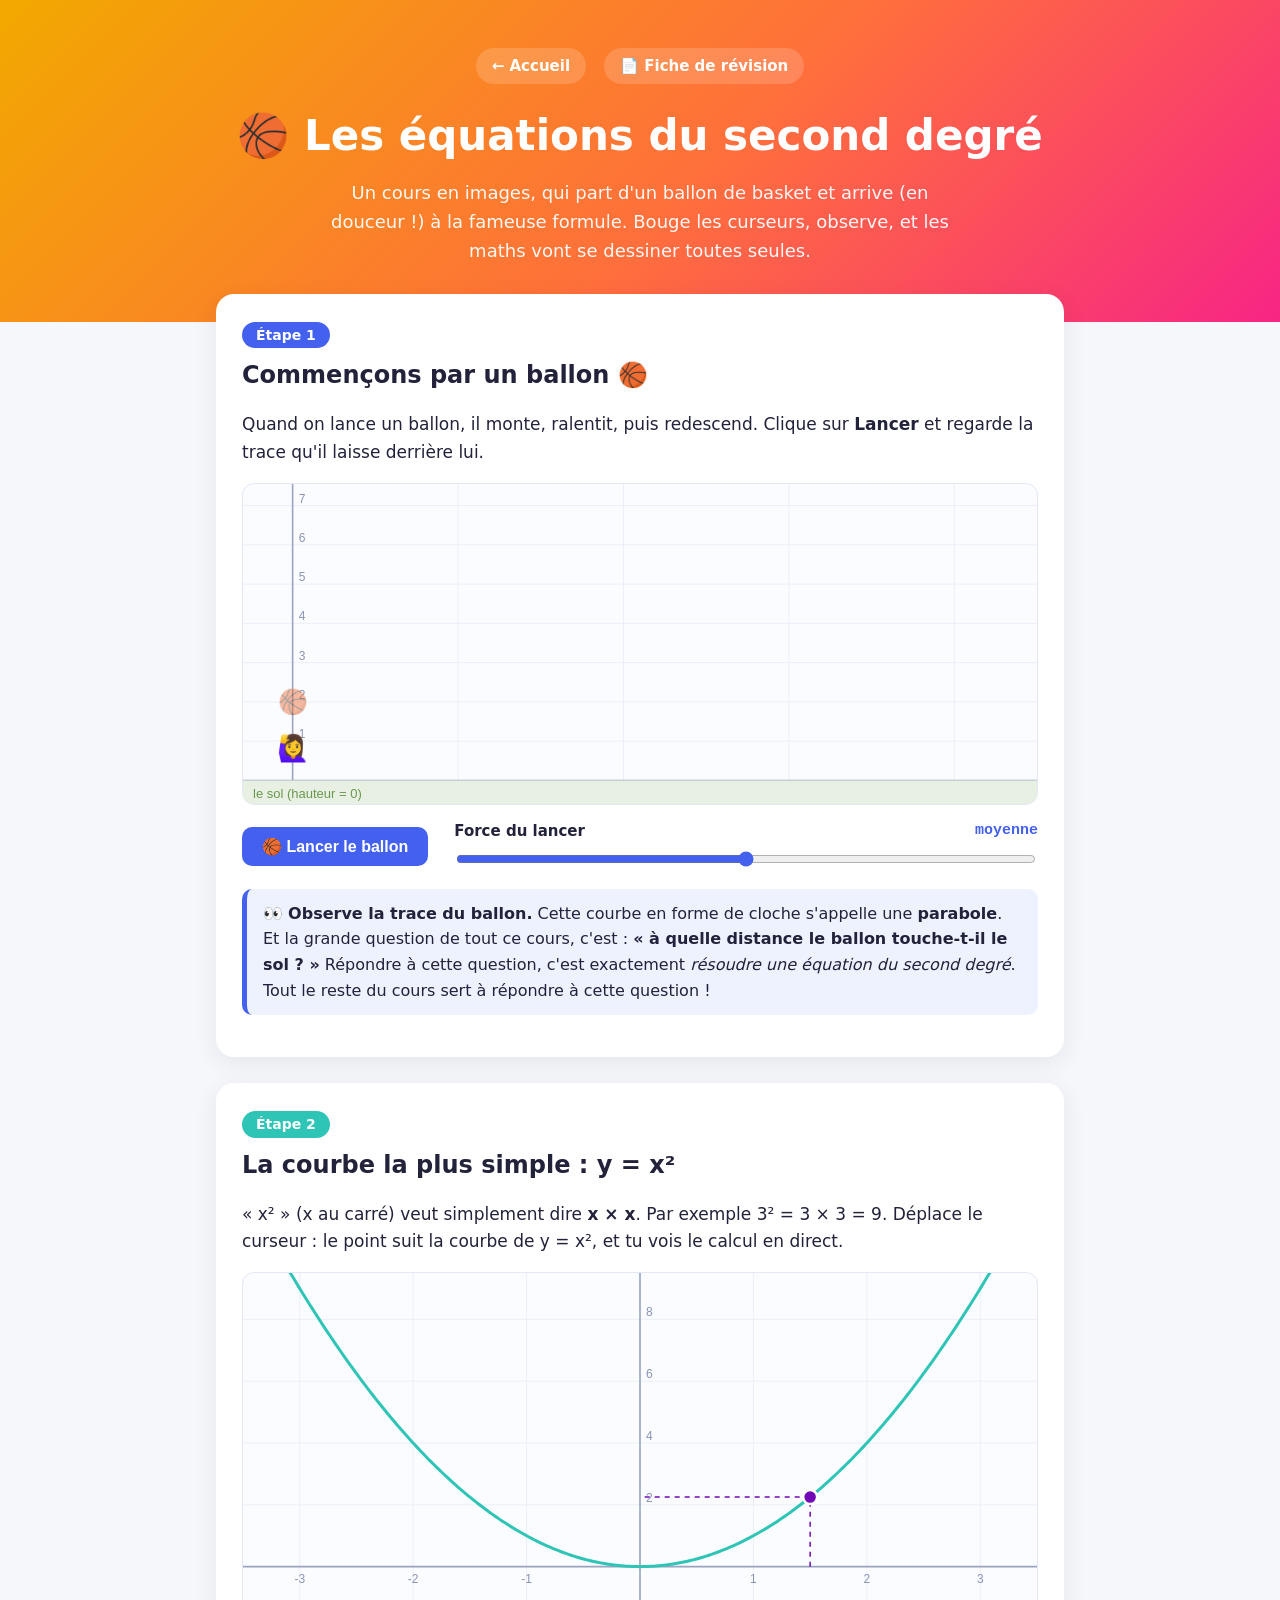
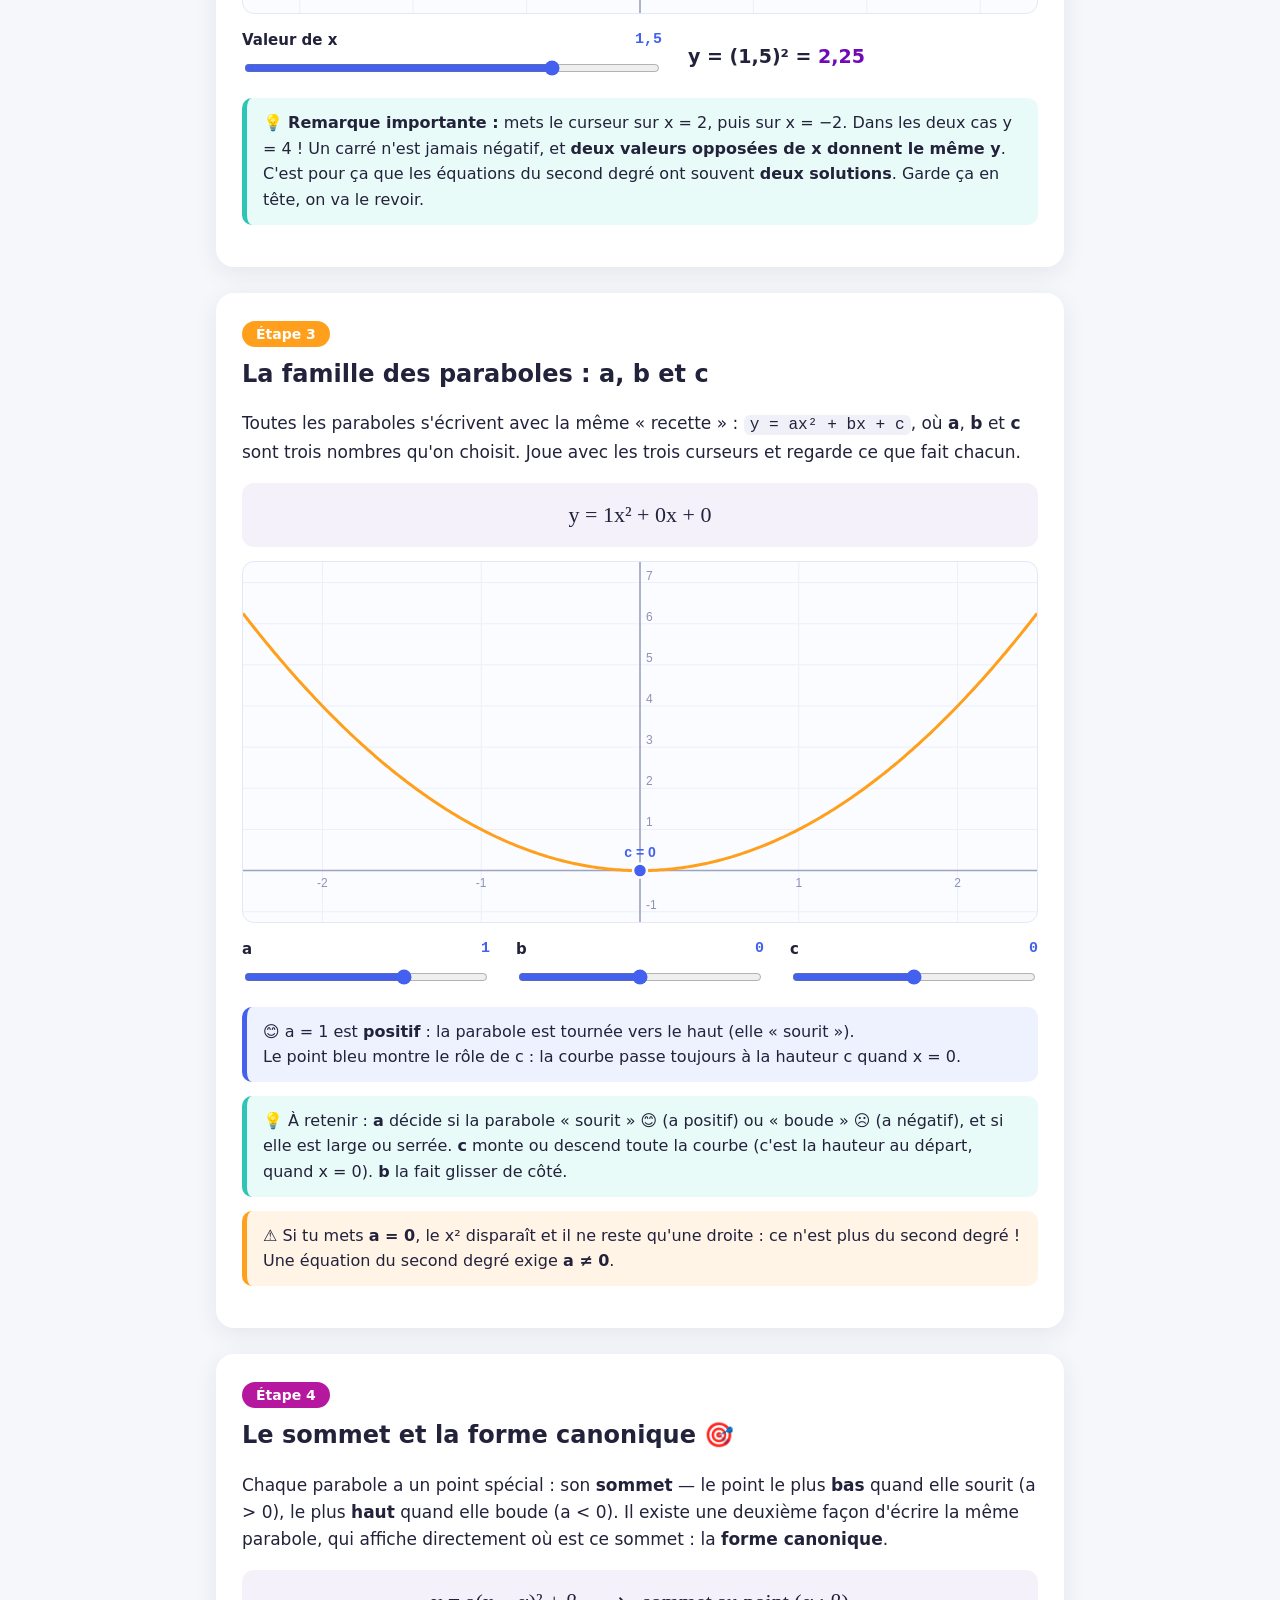
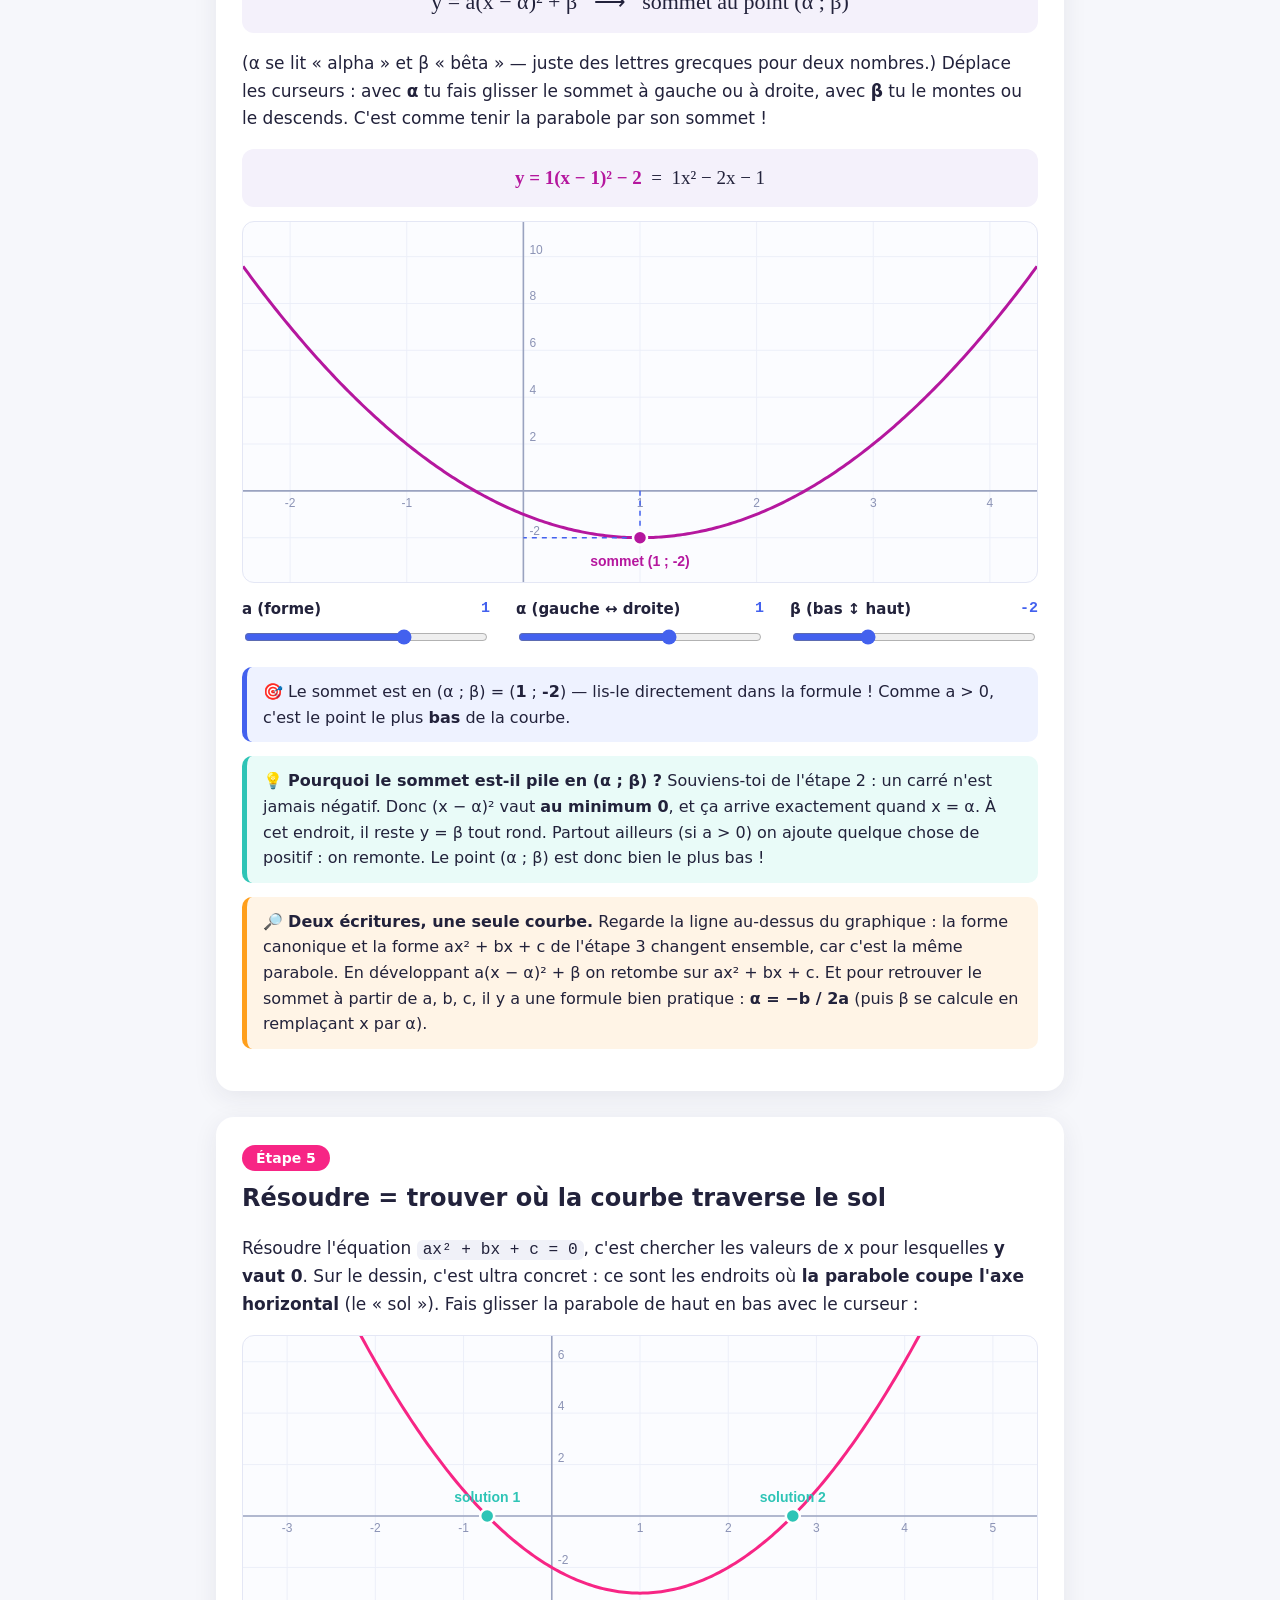
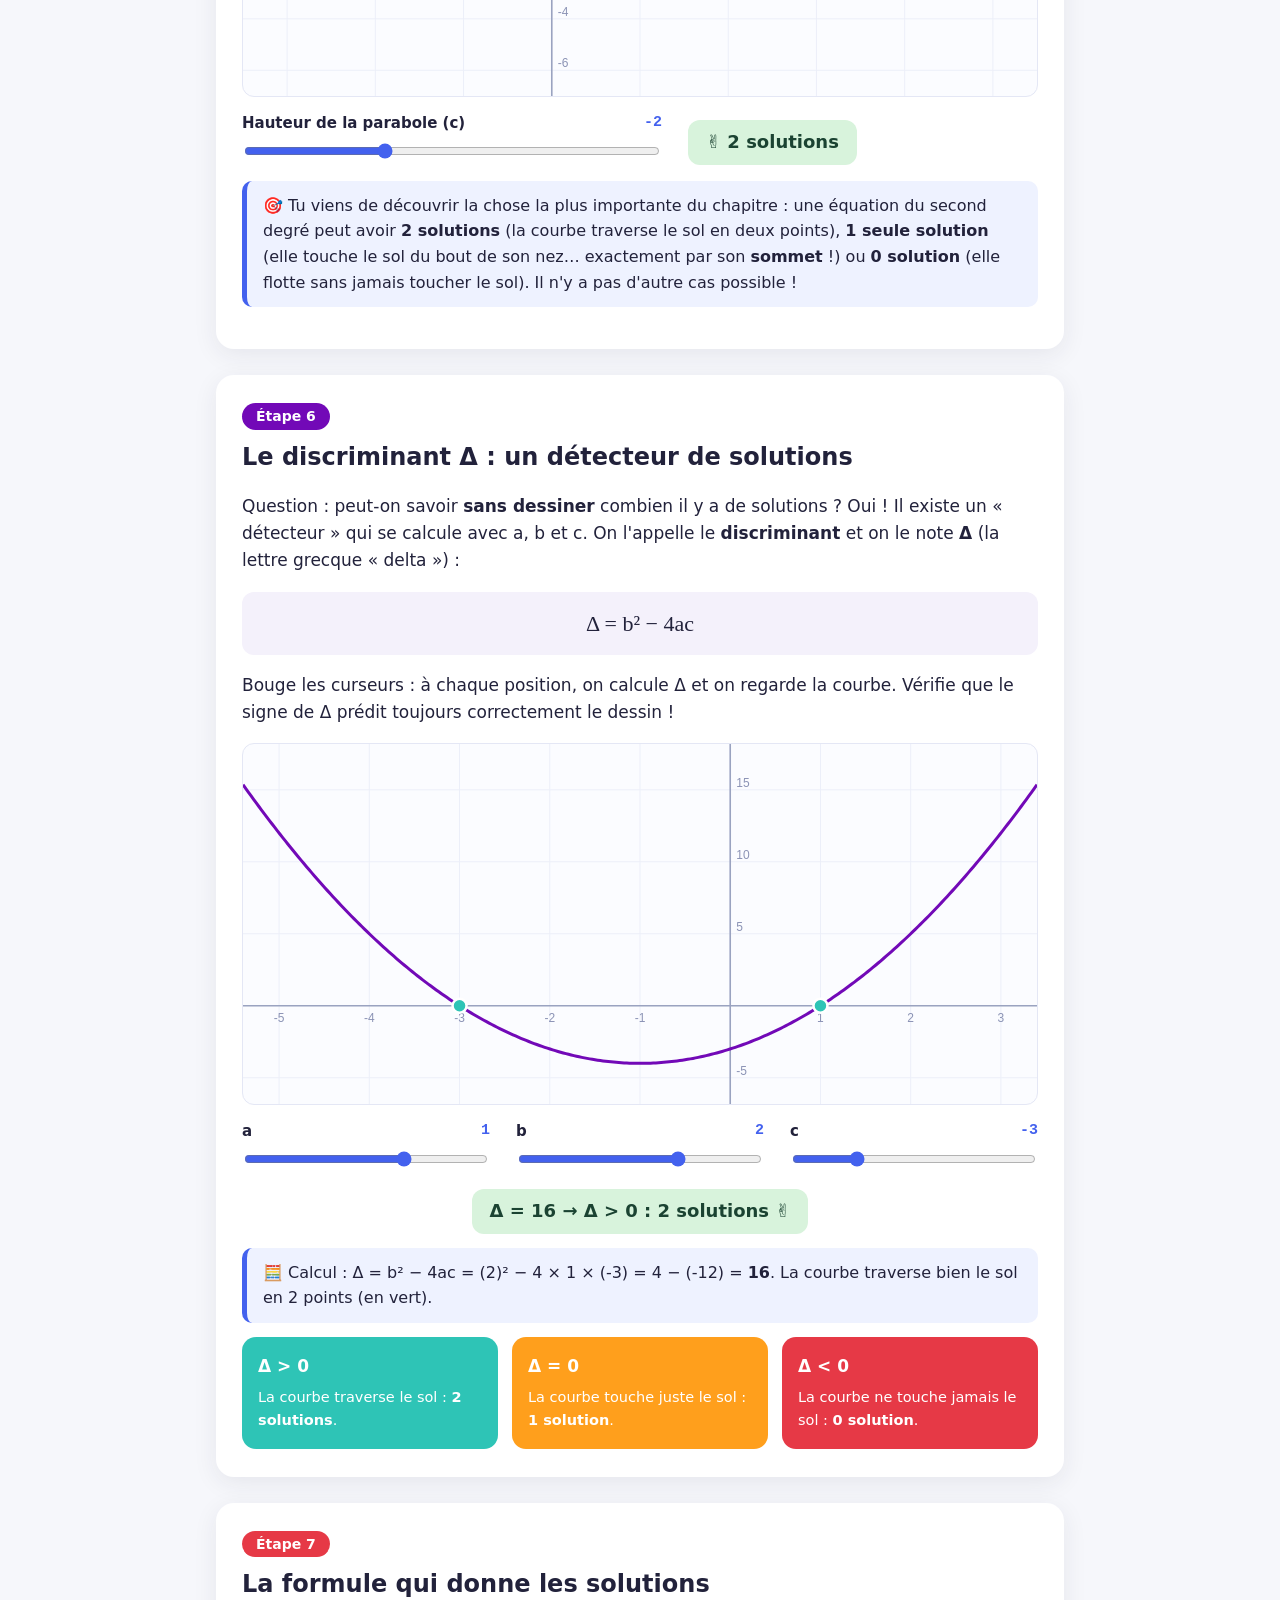
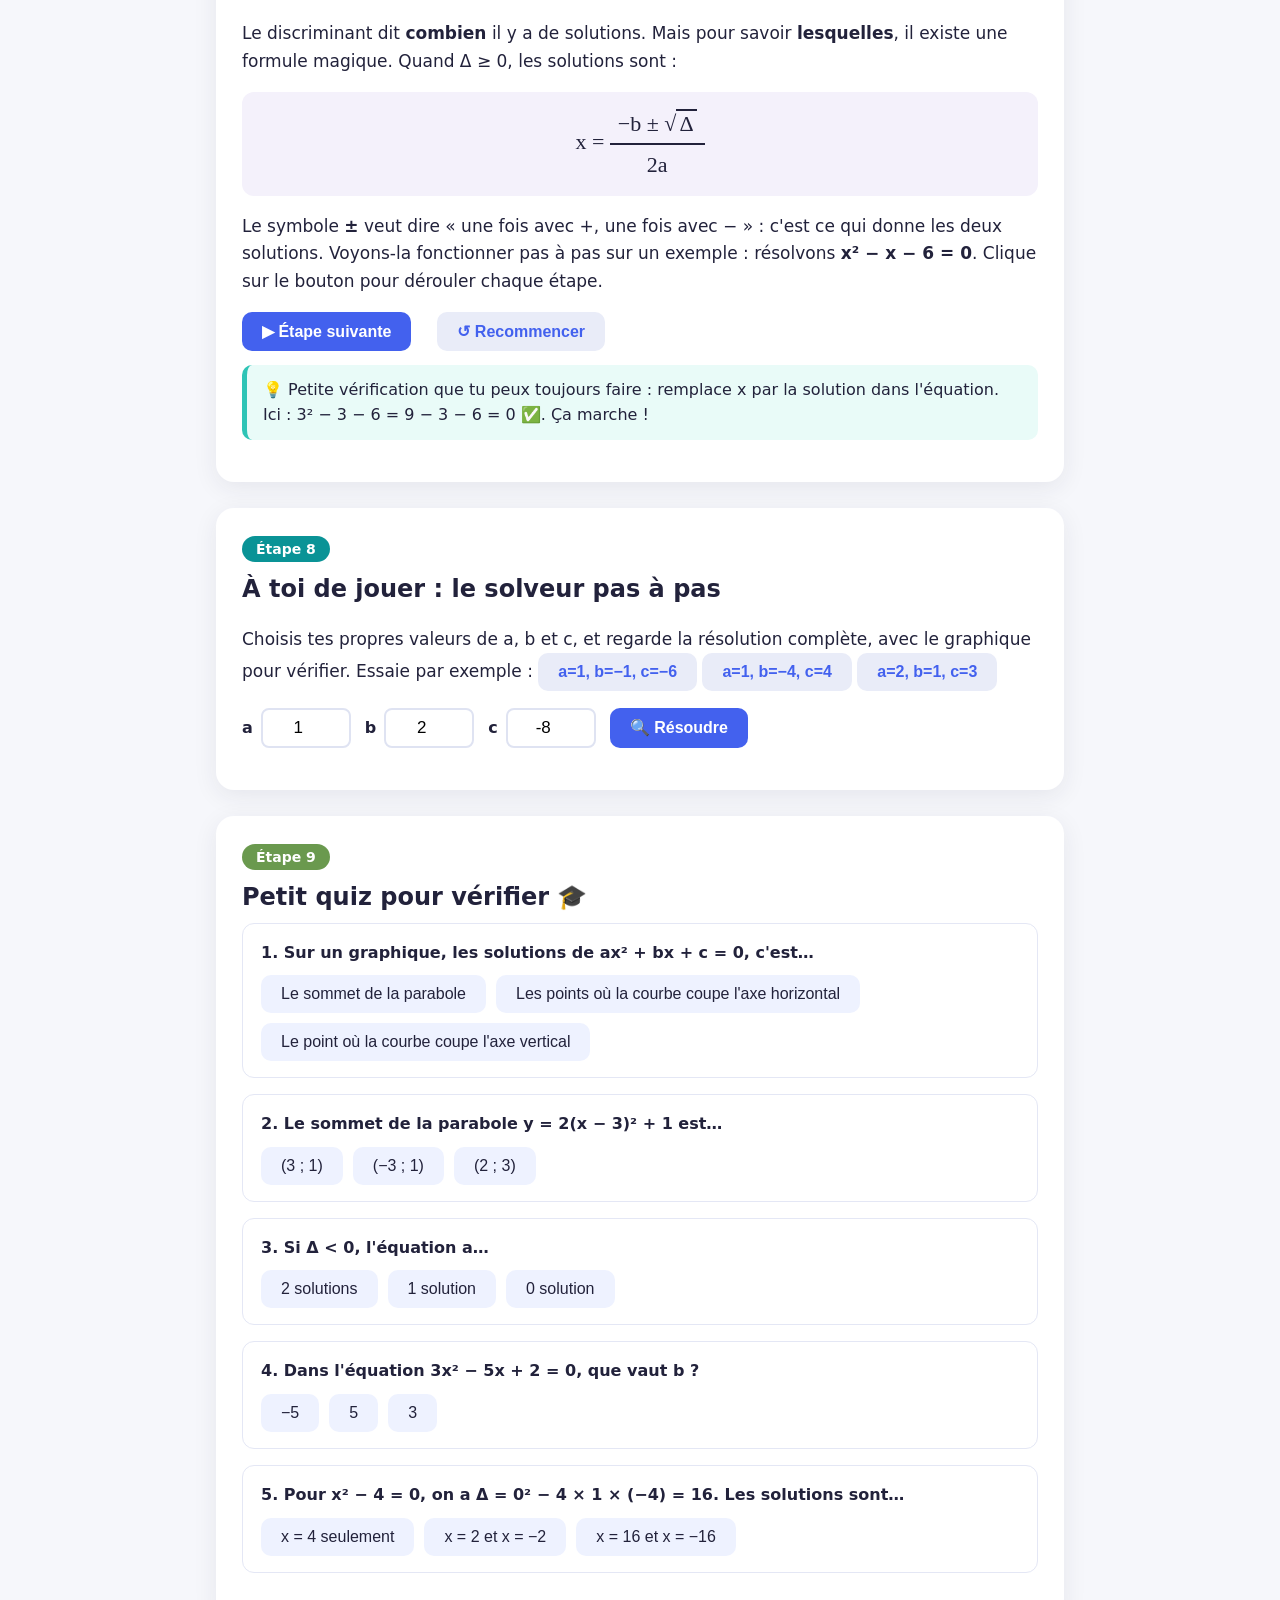
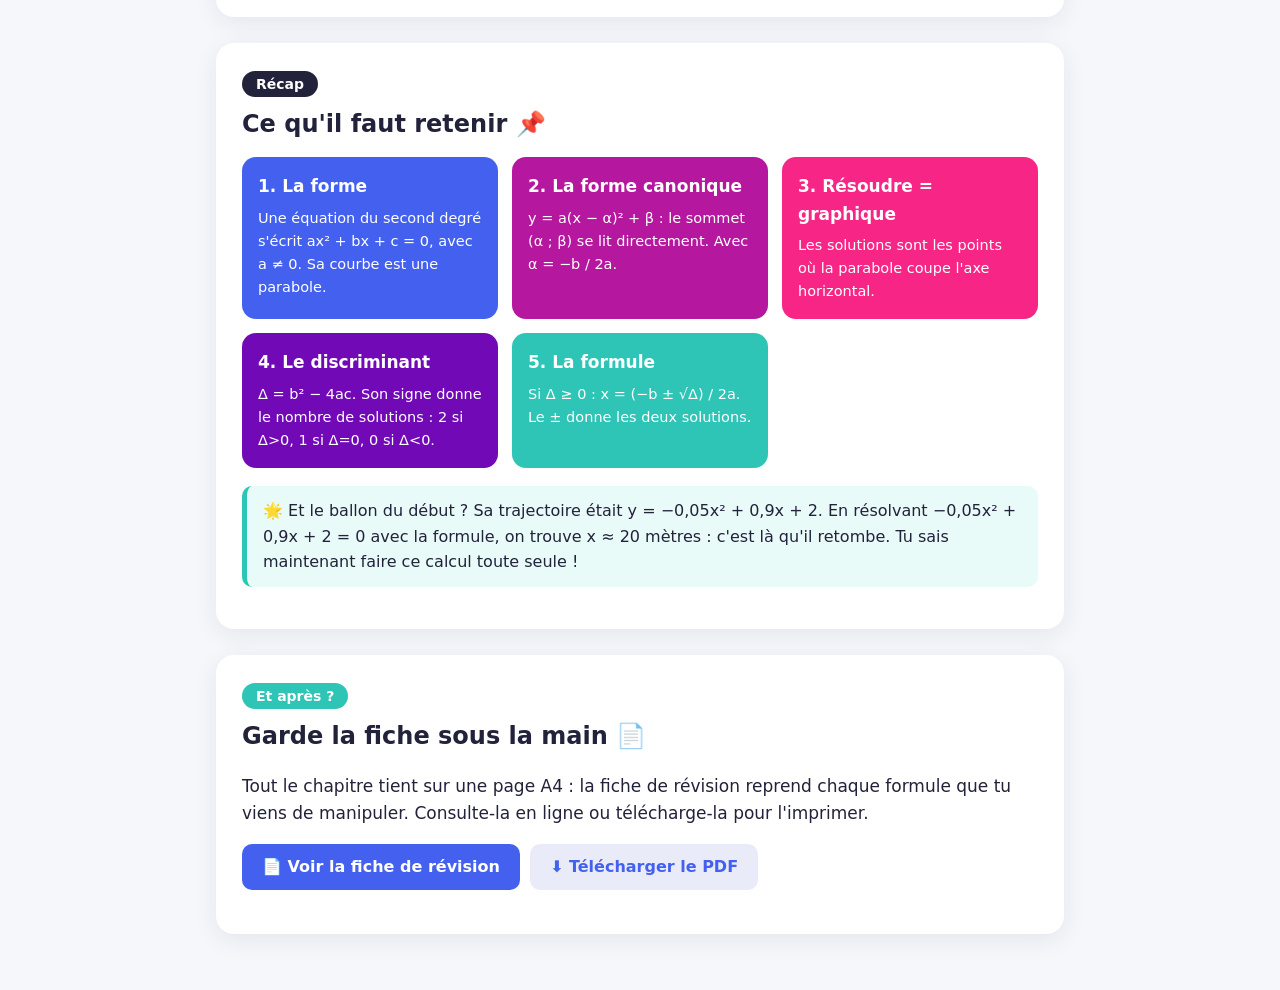
==== commit a046e7bc: "Fiche : supprime les artefacts d'ombre/opacité, bannières en jaune maths Les box-shadow et l'opacité" ====
--- a/maths/second-degre/cours.html
+++ b/maths/second-degre/cours.html
@@ -11,7 +11,7 @@
   }
   *{box-sizing:border-box;}
   body{margin:0;font-family:"Segoe UI",system-ui,-apple-system,sans-serif;background:var(--fond);color:var(--encre);line-height:1.6;}
-  header{background:linear-gradient(135deg,#4361ee,#7209b7 60%,#f72585);color:#fff;padding:48px 20px 56px;text-align:center;}
+  header{background:linear-gradient(135deg,#F2A900,#FF6F3C 55%,#f72585);color:#fff;padding:48px 20px 56px;text-align:center;}
   header h1{margin:0 0 10px;font-size:clamp(26px,4.5vw,42px);}
   header p{margin:0 auto;max-width:640px;font-size:18px;opacity:.95;}
   .nav-site{display:flex;gap:18px;justify-content:center;flex-wrap:wrap;margin-bottom:18px;font-size:15px;}
@@ -303,7 +303,7 @@
   <p class="lecture">Tout le chapitre tient sur une page A4 : la fiche de révision reprend chaque formule que tu viens de manipuler. Consulte-la en ligne ou télécharge-la pour l'imprimer.</p>
   <p style="display:flex;flex-wrap:wrap;gap:10px;margin-top:14px">
     <a class="btn-lien" href="fiche.html">📄 Voir la fiche de révision</a>
-    <a class="btn-lien secondaire" href="fiche.pdf" download="fiche-second-degre.pdf">⬇️ Télécharger le PDF</a>
+    <a class="btn-lien secondaire" href="maths-second-degre-fiche.pdf" download>⬇️ Télécharger le PDF</a>
   </p>
 </section>
 
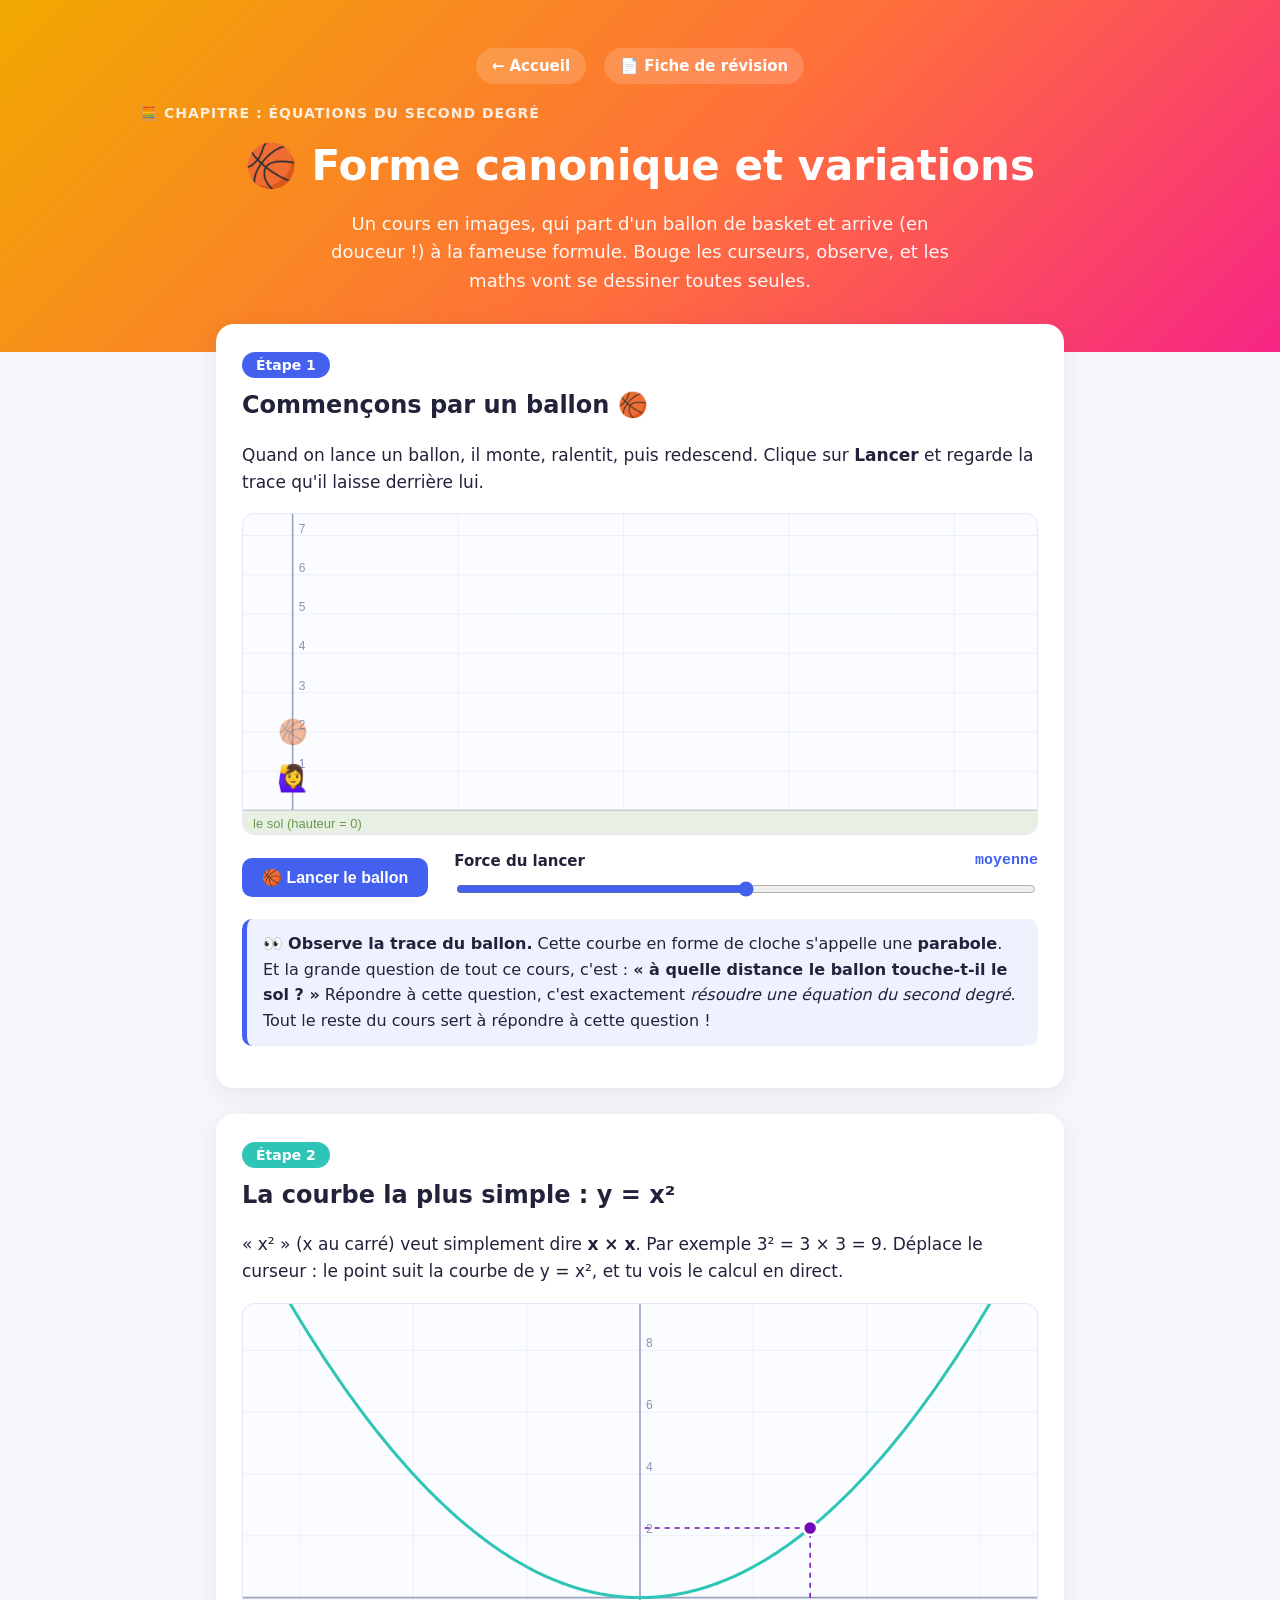
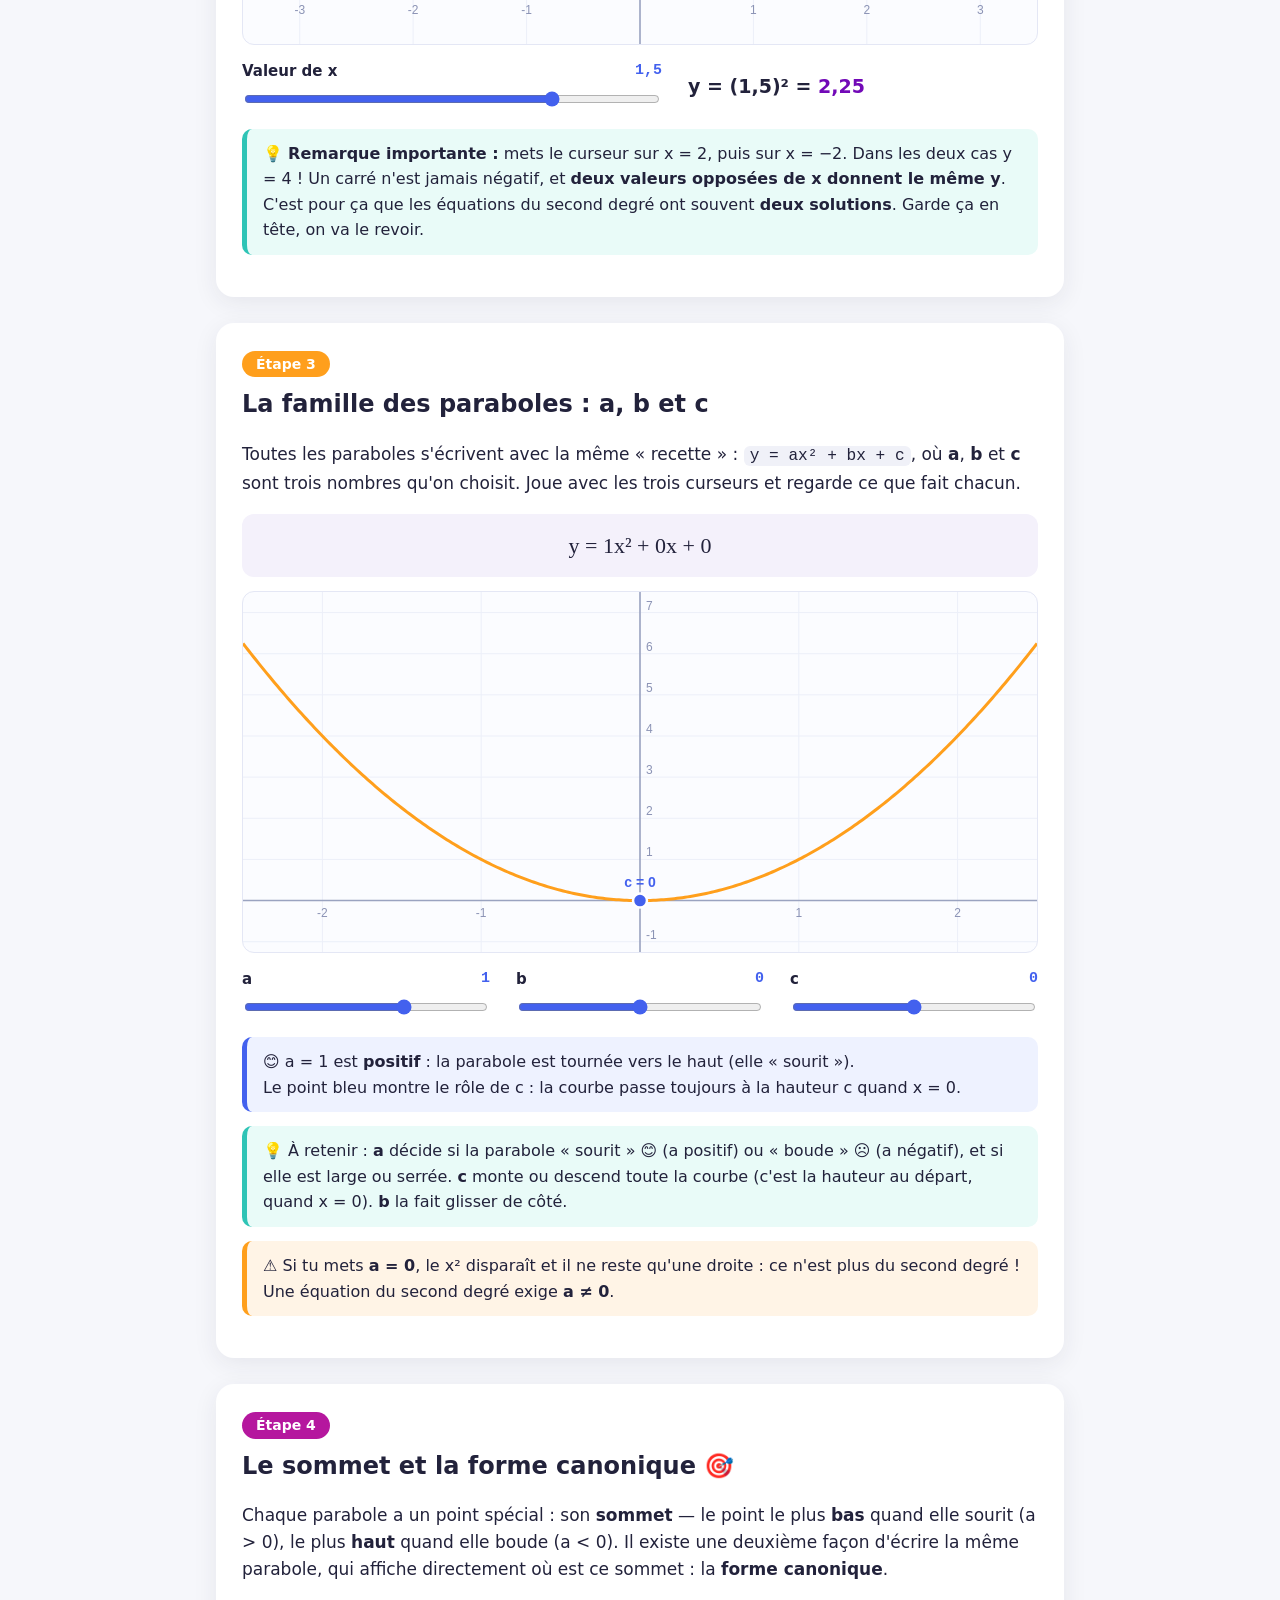
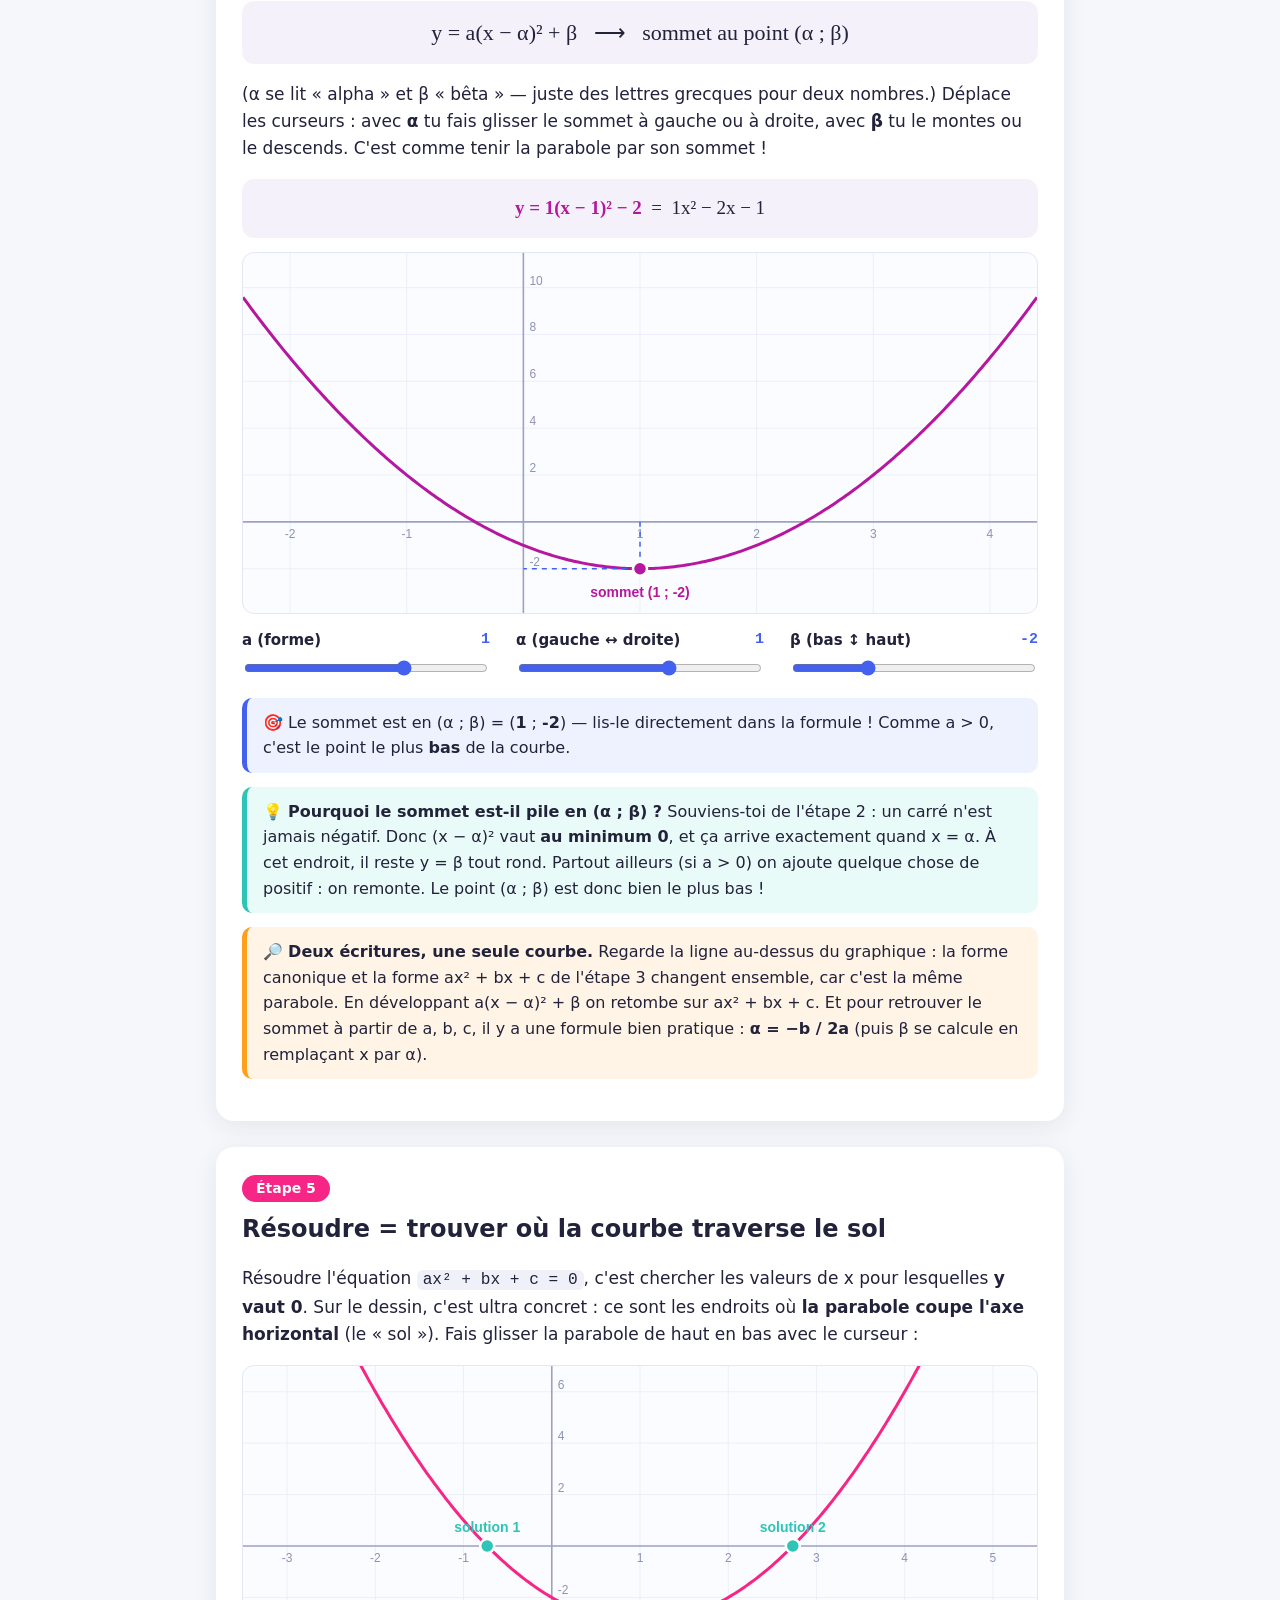
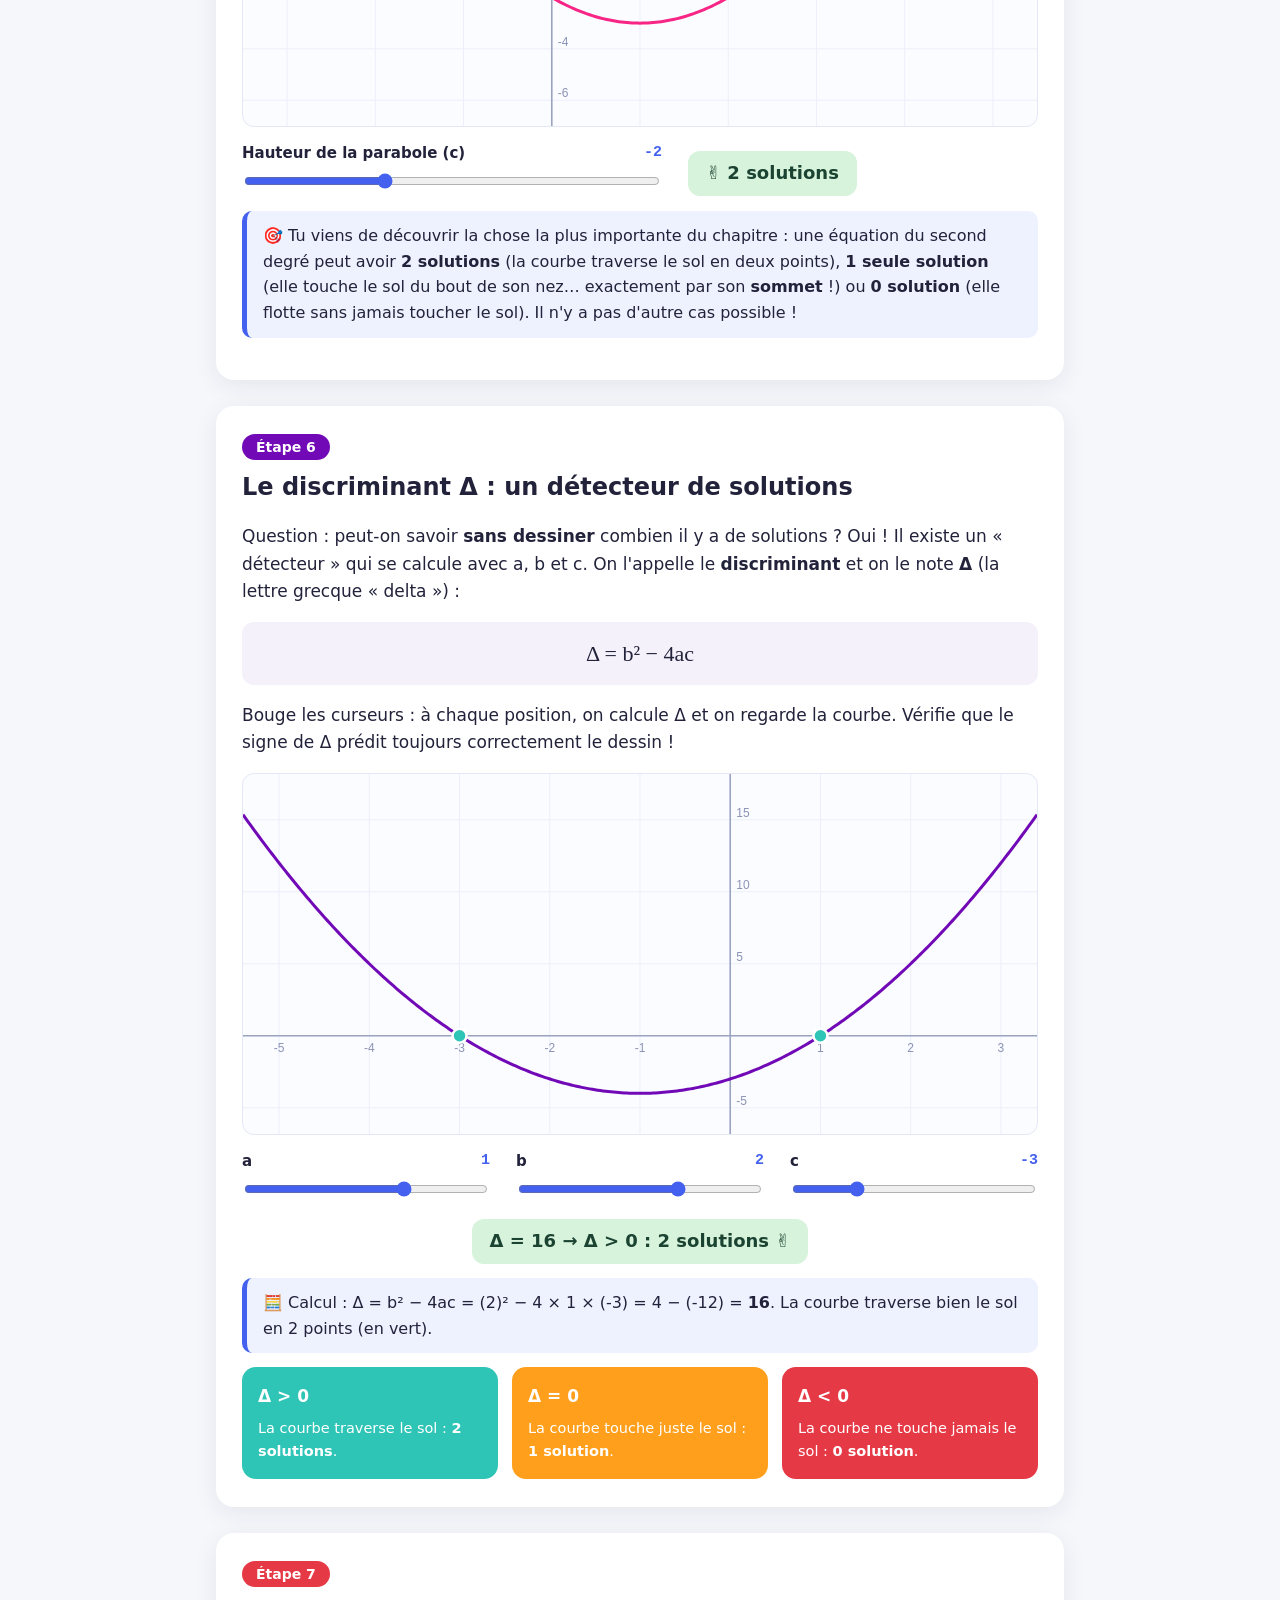
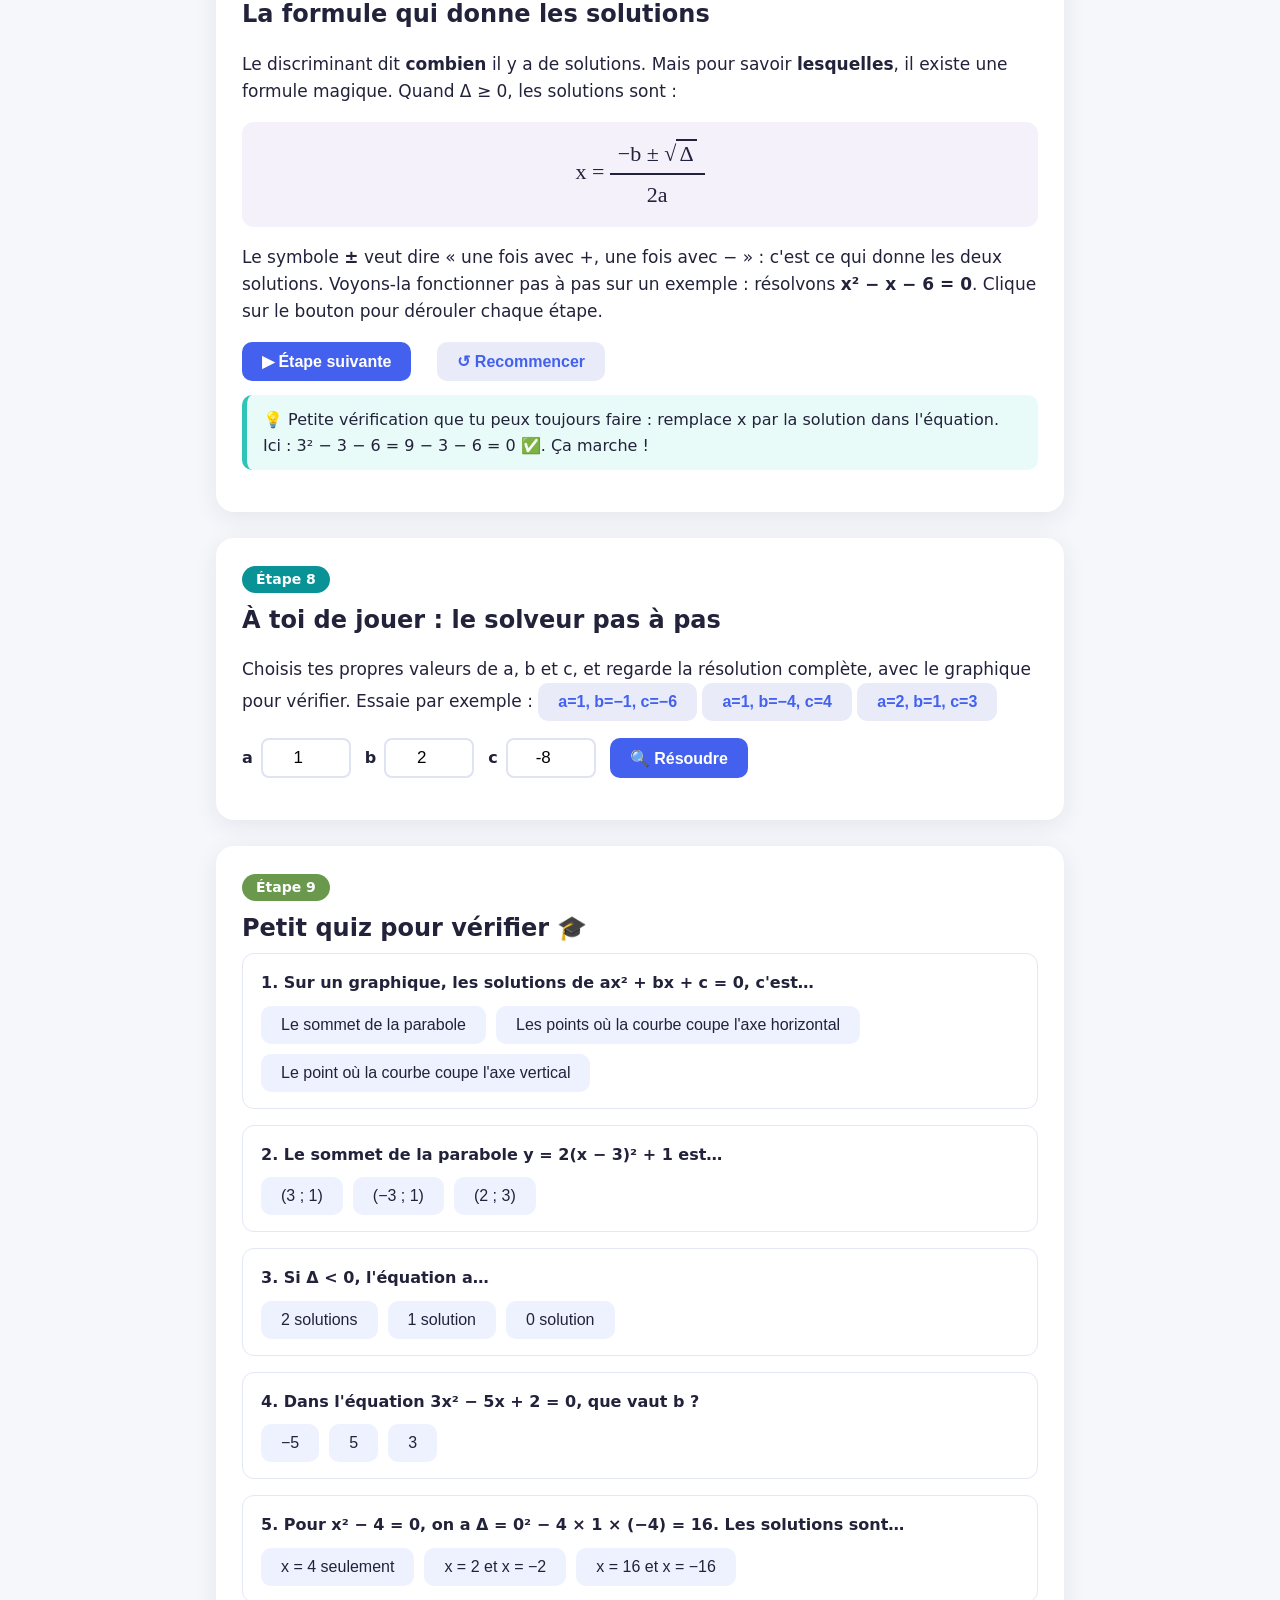
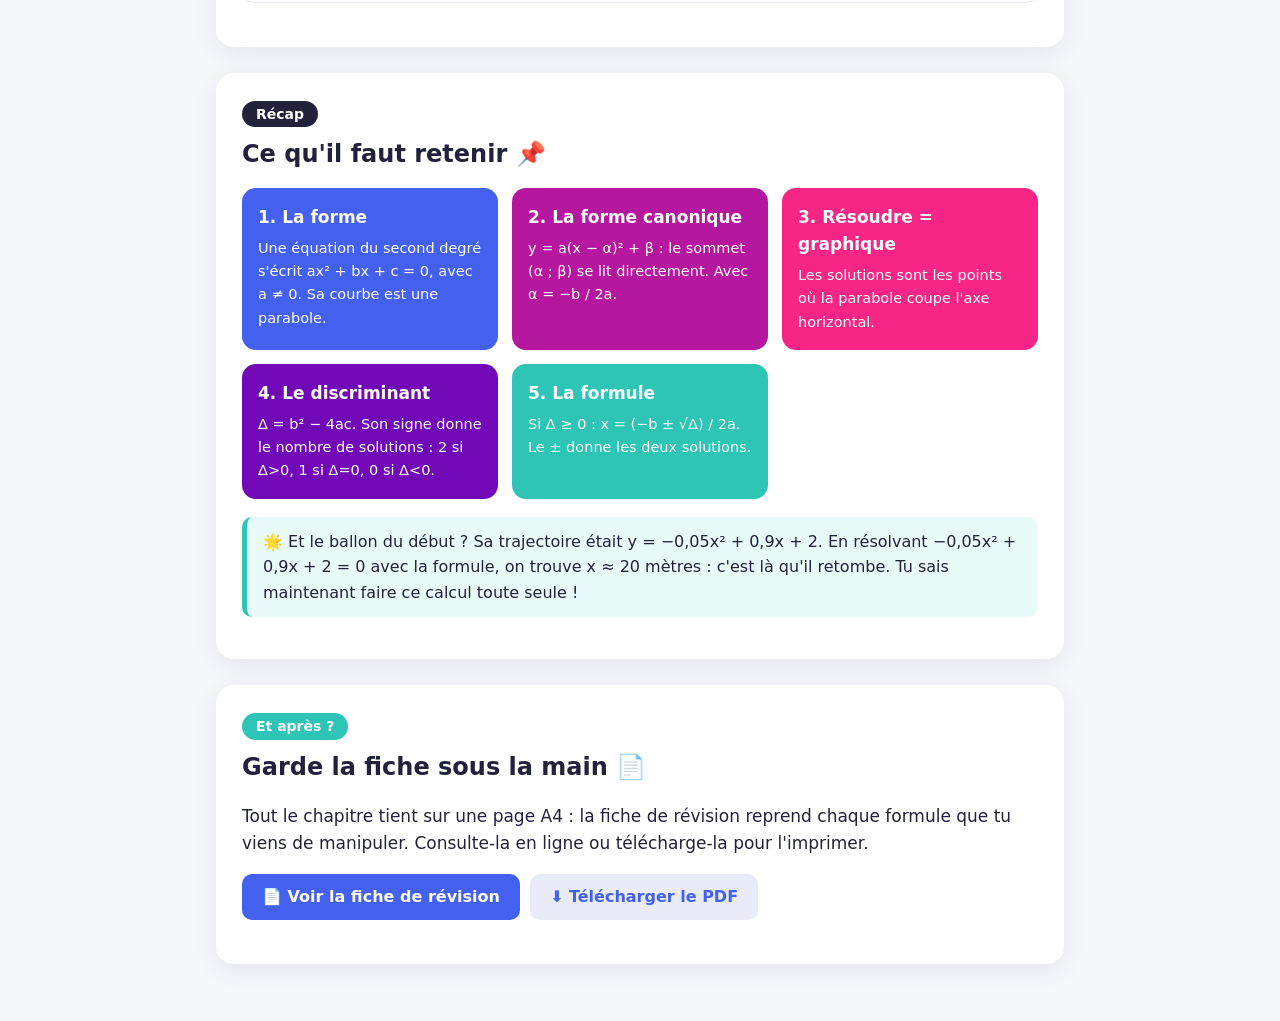
==== commit b6bb6294: "Hiérarchie matière → chapitre → partie ; la partie « Forme canonique et variations » rejoint le chap" ====
--- a/maths/second-degre/cours.html
+++ b/maths/second-degre/cours.html
@@ -3,7 +3,7 @@
 <head>
 <meta charset="UTF-8">
 <meta name="viewport" content="width=device-width, initial-scale=1.0">
-<title>Les équations du second degré — cours interactif</title>
+<title>Forme canonique et variations — Équations du second degré</title>
 <style>
   :root{
     --bleu:#4361ee; --violet:#7209b7; --rose:#f72585; --vert:#2ec4b6;
@@ -17,6 +17,7 @@
   .nav-site{display:flex;gap:18px;justify-content:center;flex-wrap:wrap;margin-bottom:18px;font-size:15px;}
   .nav-site a{color:#fff;text-decoration:none;background:rgba(255,255,255,.16);border-radius:999px;padding:6px 16px;font-weight:600;}
   .nav-site a:hover{background:rgba(255,255,255,.3);}
+  header .fil-chapitre{margin:0 0 8px;font-size:14px;font-weight:700;letter-spacing:1px;text-transform:uppercase;opacity:.85;}
   .btn-lien{display:inline-block;text-decoration:none;background:var(--bleu);color:#fff;border-radius:10px;padding:10px 20px;font-size:16px;font-weight:600;}
   .btn-lien.secondaire{background:#e9ecf8;color:var(--bleu);}
   main{max-width:880px;margin:-28px auto 60px;padding:0 16px;}
@@ -75,7 +76,8 @@
     <a href="../../index.html">← Accueil</a>
     <a href="fiche.html">📄 Fiche de révision</a>
   </nav>
-  <h1>🏀 Les équations du second degré</h1>
+  <p class="fil-chapitre">🧮 Chapitre : Équations du second degré</p>
+  <h1>🏀 Forme canonique et variations</h1>
   <p>Un cours en images, qui part d'un ballon de basket et arrive (en douceur !) à la fameuse formule. Bouge les curseurs, observe, et les maths vont se dessiner toutes seules.</p>
 </header>
 
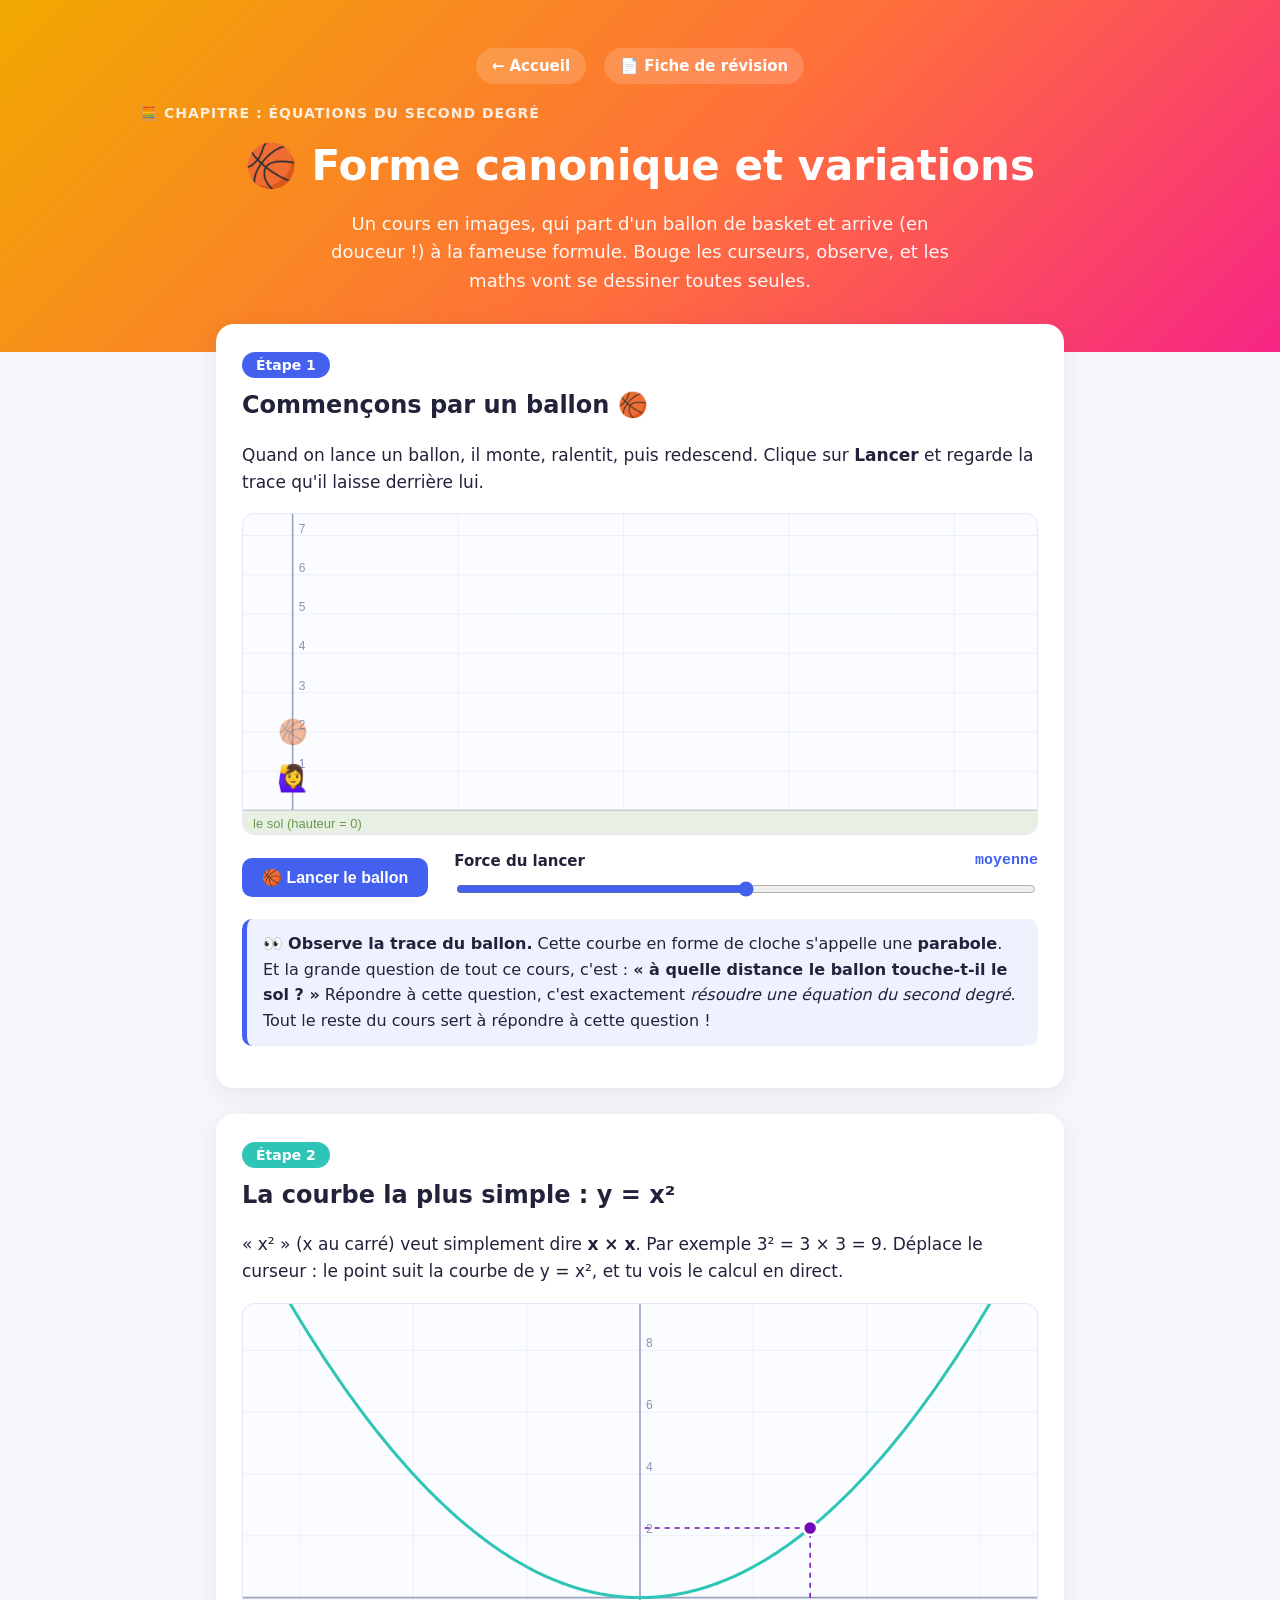
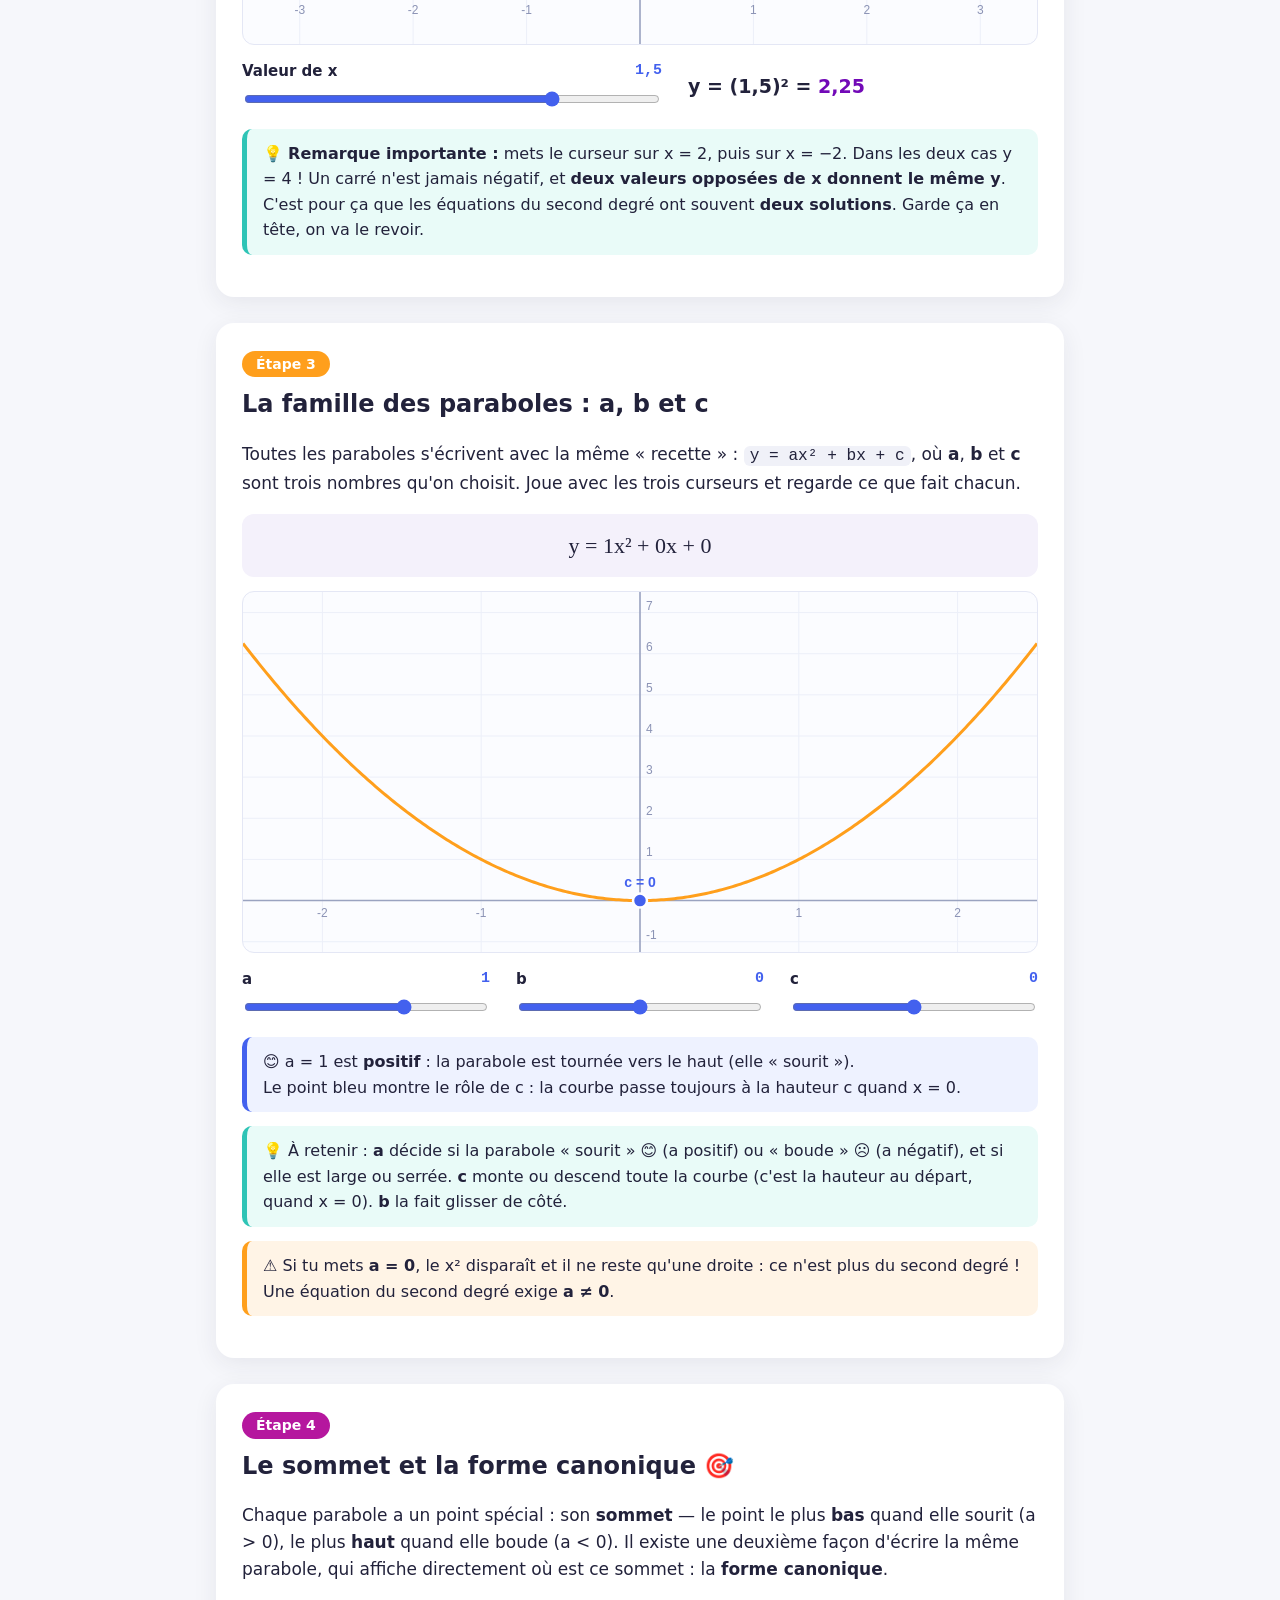
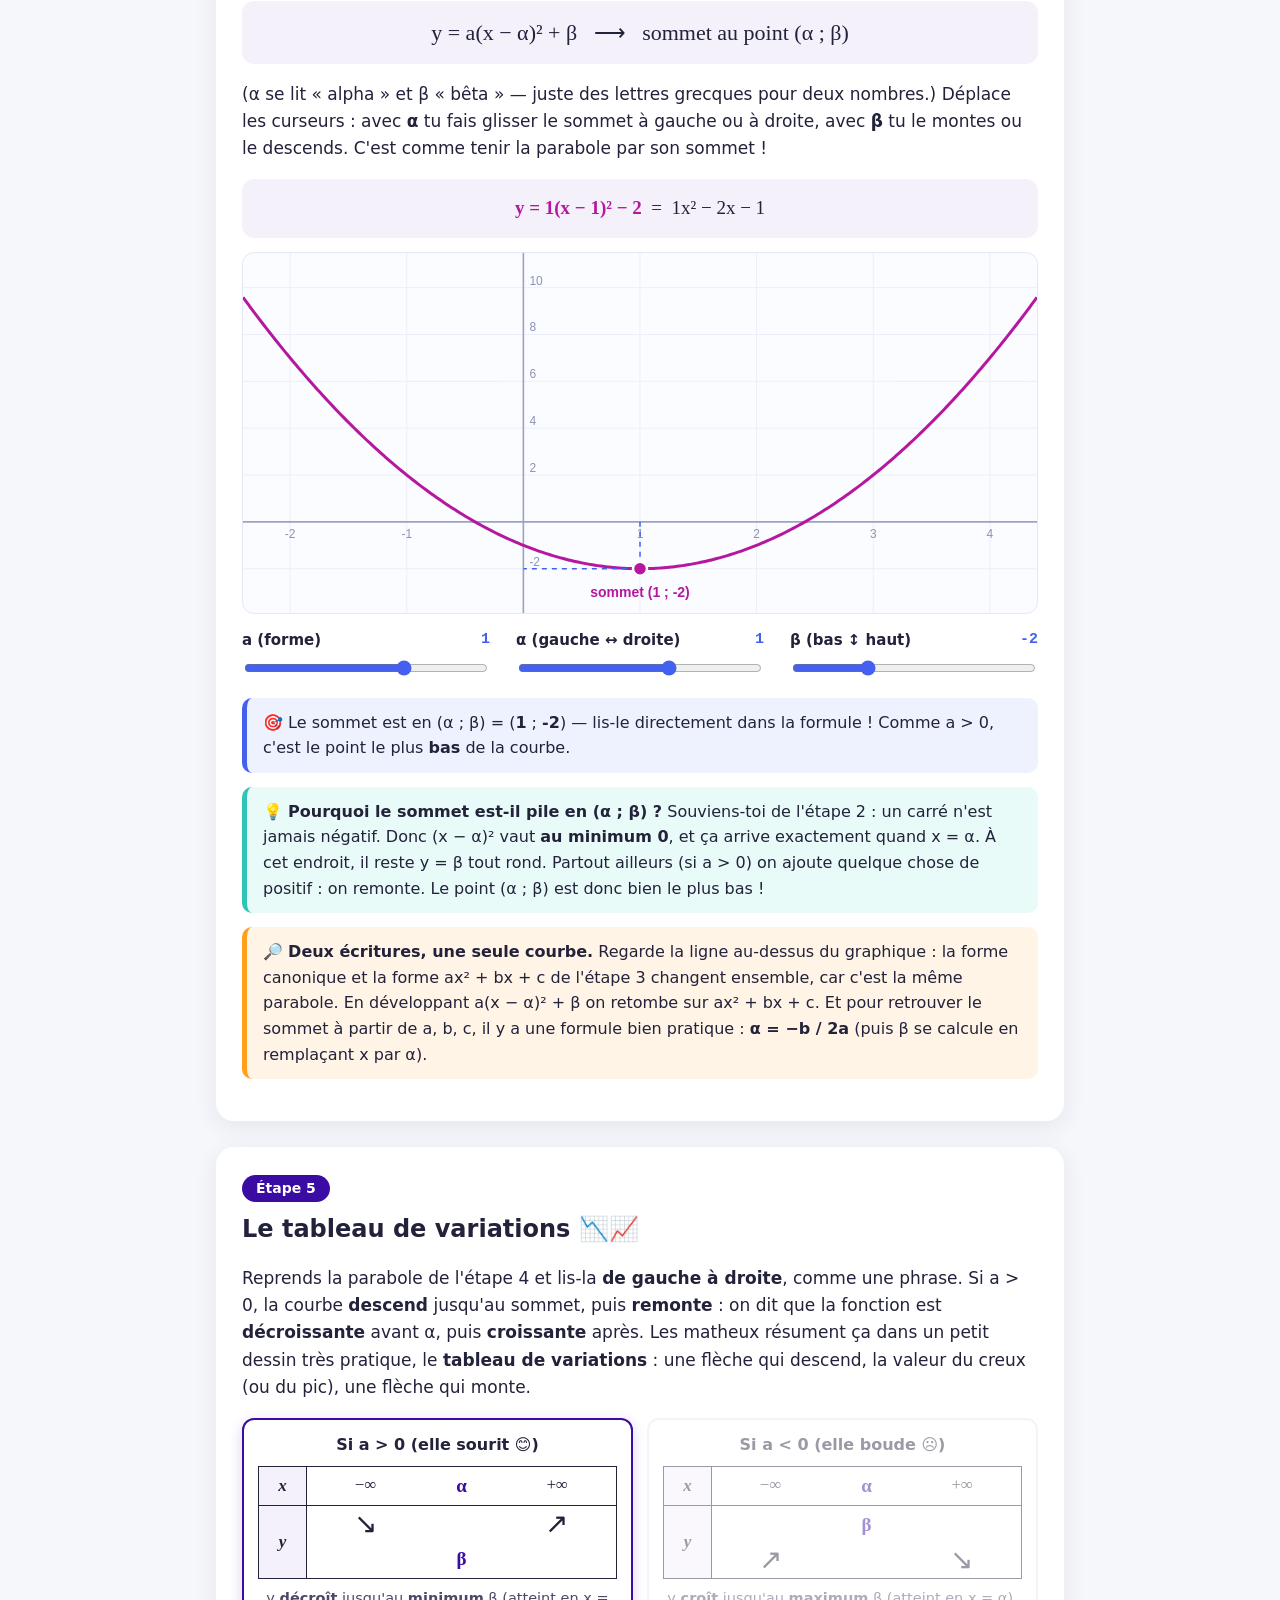
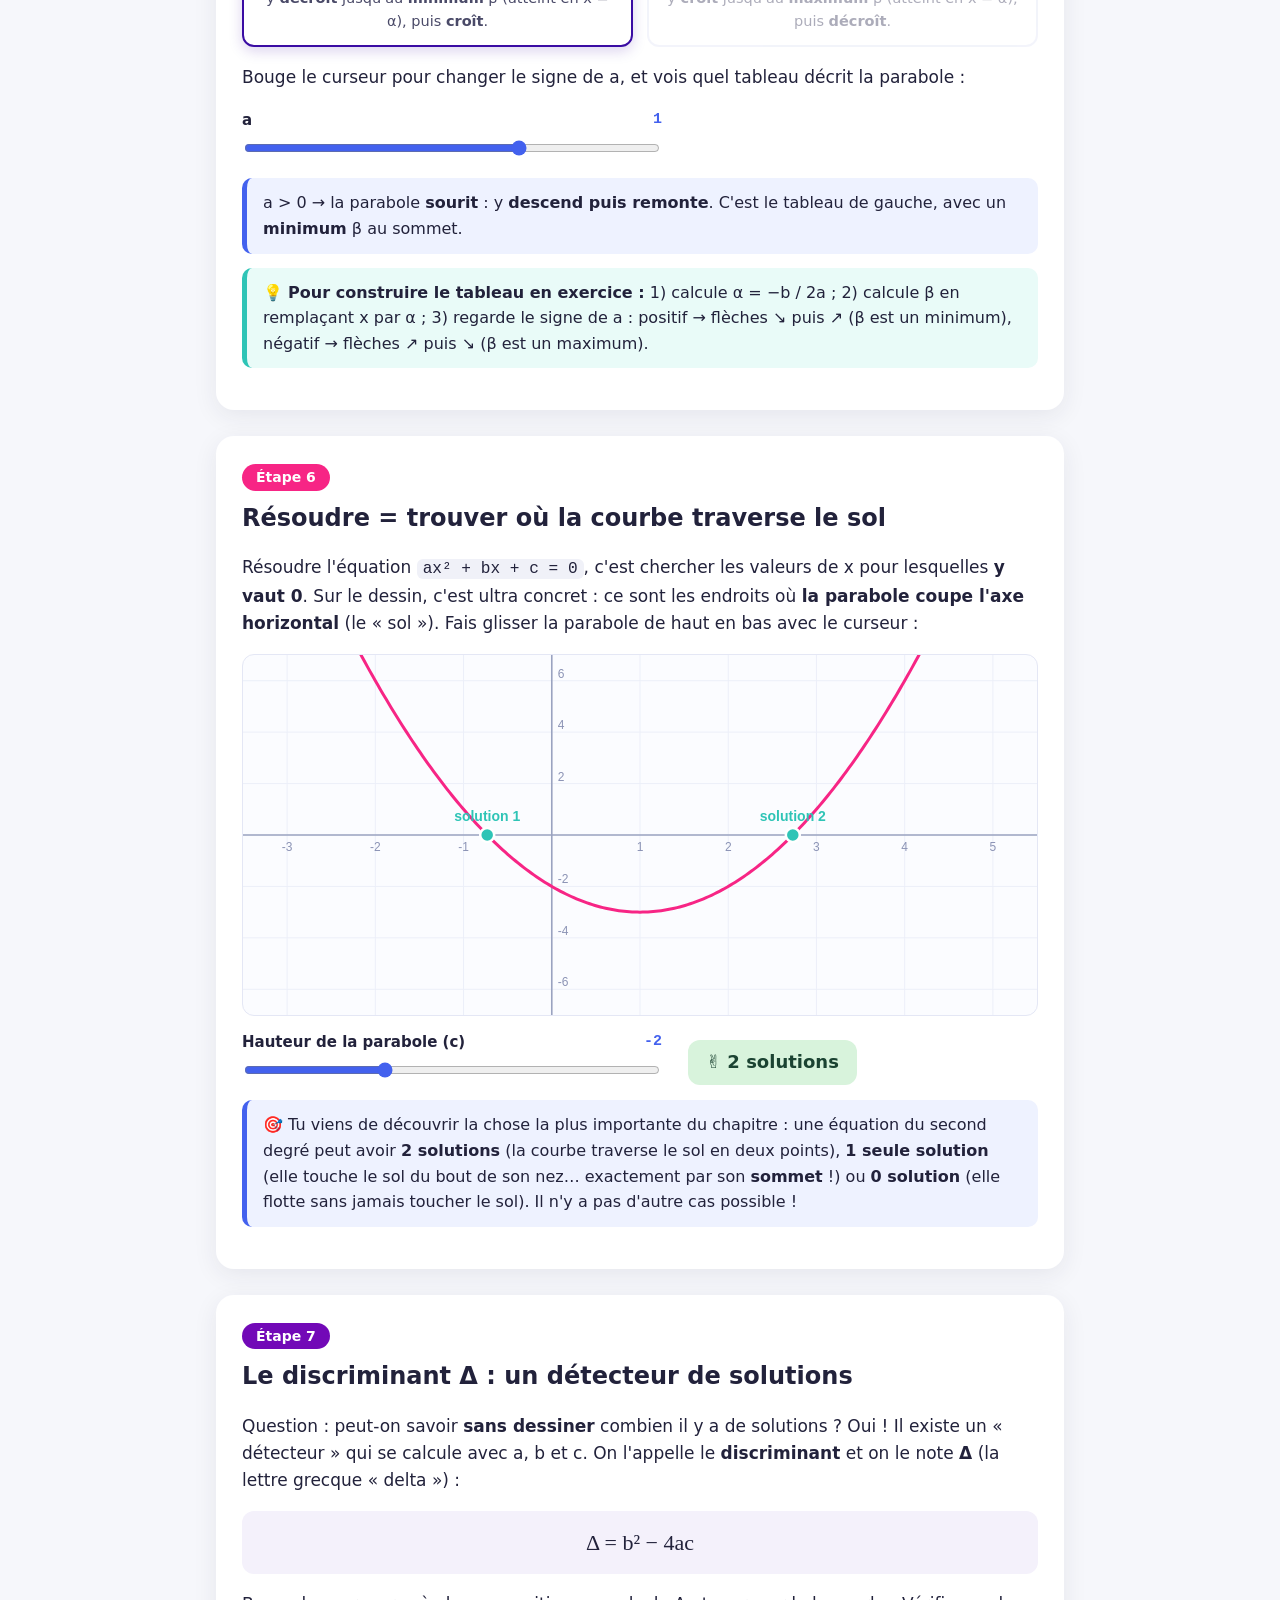
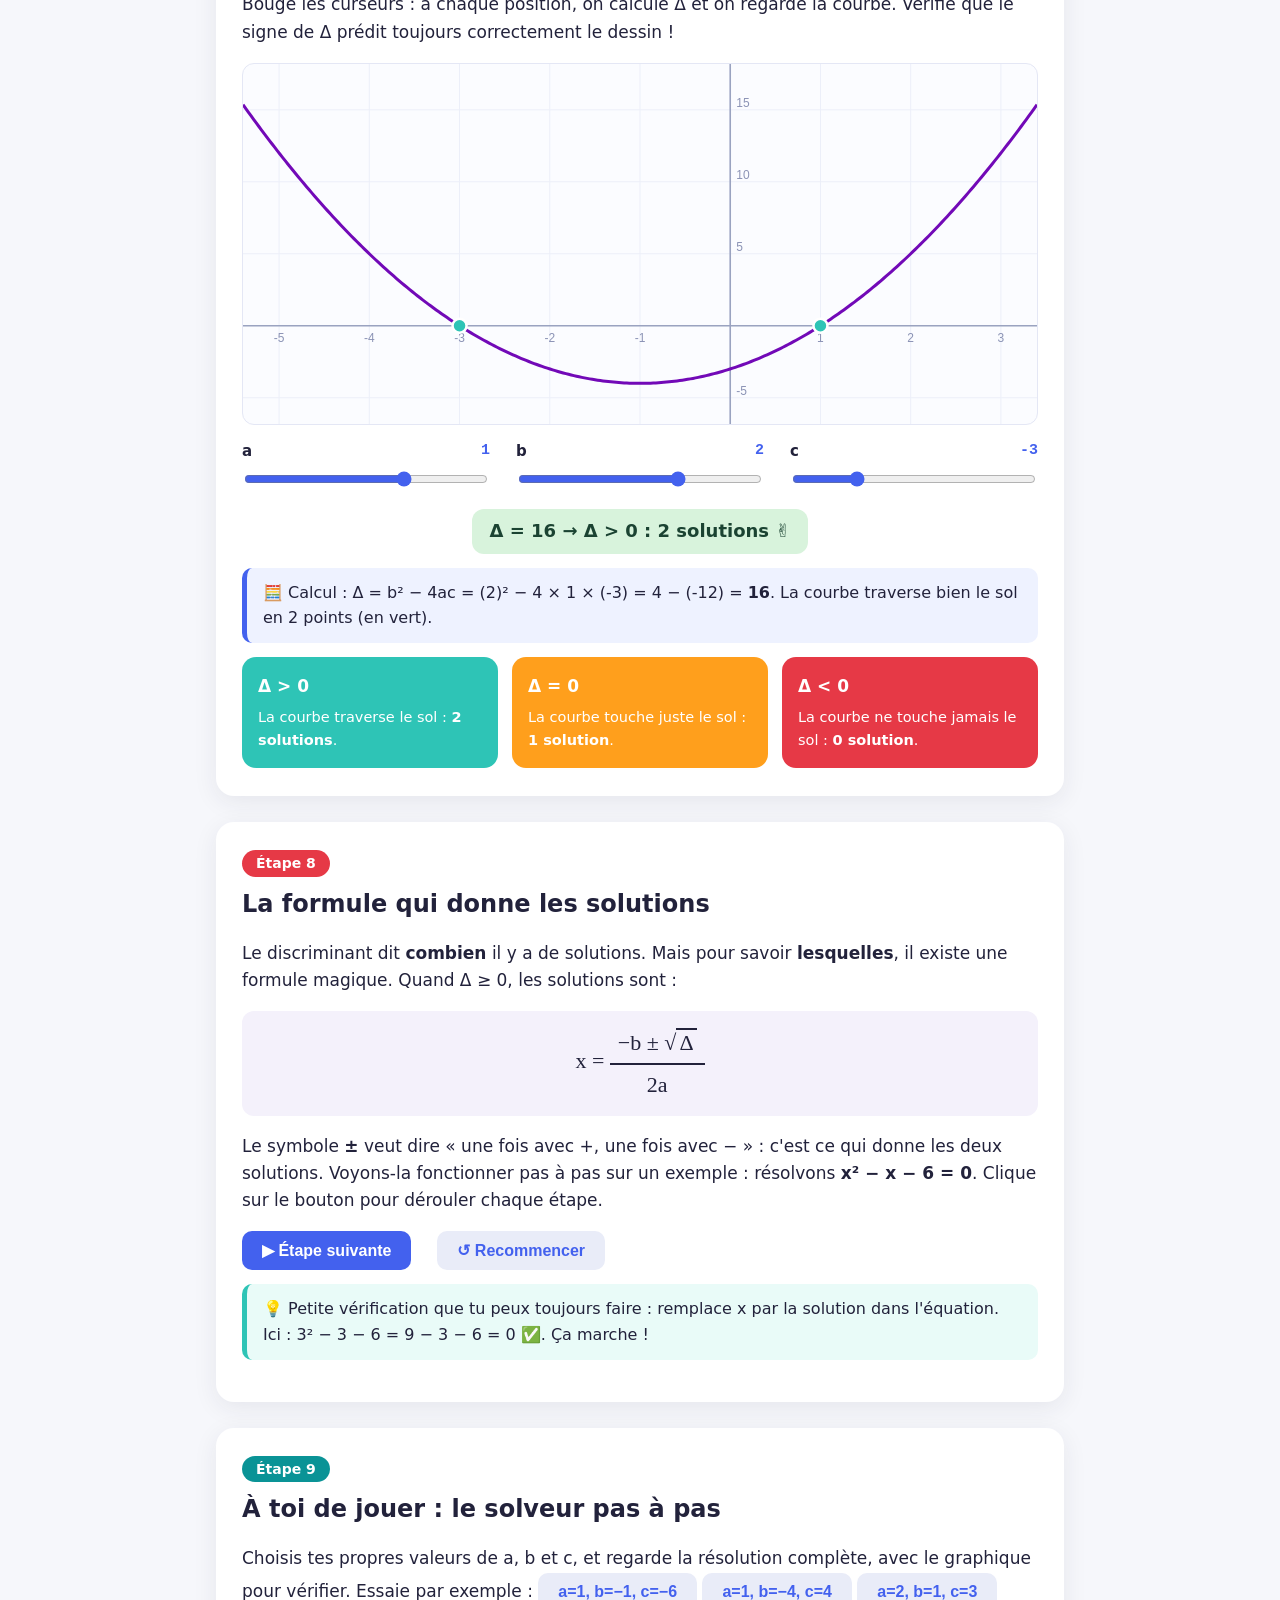
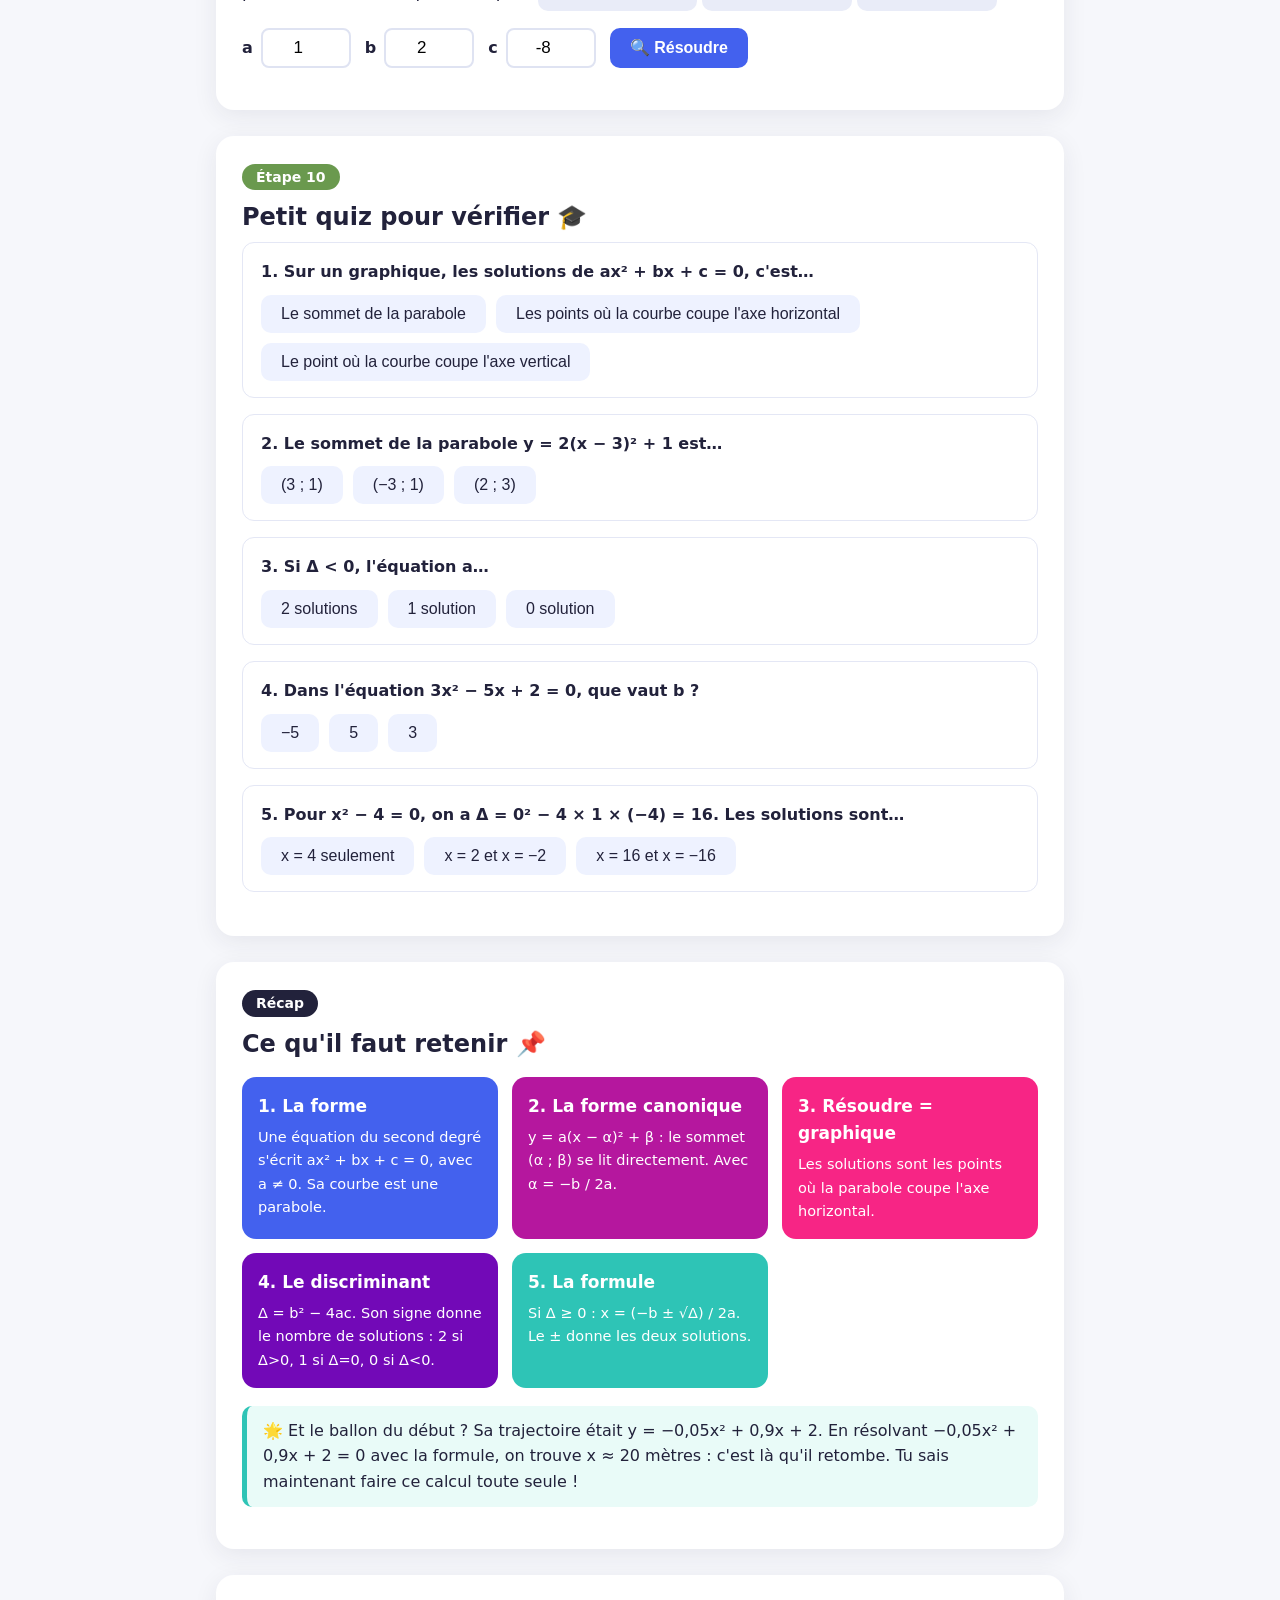
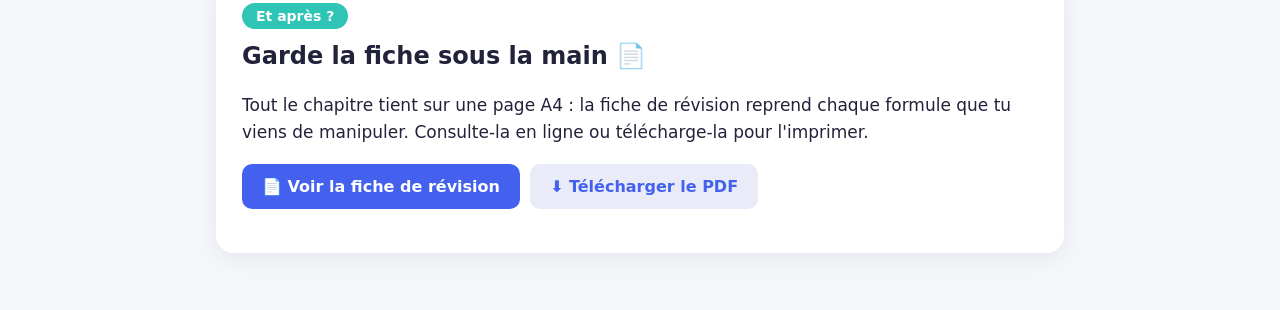
==== commit f525c92b: "Ajoute le tableau de variations au cours (étape 5) et à la fiche - cours.html : nouvelle étape 5 « L" ====
--- a/maths/second-degre/cours.html
+++ b/maths/second-degre/cours.html
@@ -24,7 +24,7 @@
   section{background:#fff;border-radius:18px;padding:28px 26px;margin-bottom:26px;box-shadow:0 6px 24px rgba(34,34,59,.08);}
   h2{margin:0 0 6px;font-size:24px;}
   .chip{display:inline-block;background:var(--bleu);color:#fff;border-radius:999px;padding:2px 14px;font-size:14px;font-weight:600;margin-bottom:8px;}
-  .s2 .chip{background:var(--vert);} .s3 .chip{background:var(--orange);} .s3b .chip{background:var(--magenta);} .s4 .chip{background:var(--rose);}
+  .s2 .chip{background:var(--vert);} .s3 .chip{background:var(--orange);} .s3b .chip{background:var(--magenta);} .s3c .chip{background:#3a0ca3;} .s4 .chip{background:var(--rose);}
   .s5 .chip{background:var(--violet);} .s6 .chip{background:var(--rouge);} .s7 .chip{background:#0a9396;} .s8 .chip{background:#6a994e;}
   canvas{width:100%;height:auto;background:#fbfcff;border:1px solid #e4e7f5;border-radius:12px;display:block;touch-action:none;}
   .controls{display:flex;flex-wrap:wrap;gap:14px 26px;margin:14px 0 6px;align-items:center;}
@@ -67,6 +67,21 @@
   .lecture{font-size:17px;}
   code{background:#f0f1f8;border-radius:6px;padding:1px 6px;font-size:.95em;}
   .valeur-dyn{font-family:ui-monospace,Consolas,monospace;font-weight:700;}
+  /* Tableaux de variations (étape 5) */
+  .tabvars{display:grid;grid-template-columns:repeat(auto-fit,minmax(250px,1fr));gap:14px;margin:14px 0;}
+  .tabvar{border:2px solid #e4e7f5;border-radius:12px;padding:12px 14px;transition:border-color .2s, box-shadow .2s, opacity .2s;}
+  .tabvar h3{margin:0 0 8px;font-size:16px;text-align:center;}
+  .tabvar.actif{border-color:#3a0ca3;box-shadow:0 4px 14px rgba(58,12,163,.18);}
+  .tabvar.efface{opacity:.45;}
+  .tabvar table{width:100%;border-collapse:collapse;font-family:Georgia,"Times New Roman",serif;font-size:17px;}
+  .tabvar th,.tabvar td{border:1.5px solid var(--encre);padding:4px 8px;text-align:center;}
+  .tabvar th{font-style:italic;width:48px;background:#f4f1fb;}
+  .tabvar .tv-flex{display:flex;justify-content:space-around;align-items:stretch;}
+  .tabvar .tv-var .tv-flex{height:64px;}
+  .tabvar .tv-flex .fl{font-size:28px;line-height:1;}
+  .tabvar .tv-flex .h{align-self:flex-start;} .tabvar .tv-flex .b{align-self:flex-end;}
+  .tabvar .tv-flex .val{font-size:19px;font-weight:700;color:#3a0ca3;}
+  .tabvar .tv-legende{margin:8px 0 0;font-size:14.5px;color:#4a4a68;text-align:center;}
 </style>
 </head>
 <body>
@@ -151,9 +166,43 @@
   <div class="attention">🔎 <b>Deux écritures, une seule courbe.</b> Regarde la ligne au-dessus du graphique : la forme canonique et la forme ax² + bx + c de l'étape 3 changent ensemble, car c'est la même parabole. En développant a(x − α)² + β on retombe sur ax² + bx + c. Et pour retrouver le sommet à partir de a, b, c, il y a une formule bien pratique : <b>α = −b / 2a</b> (puis β se calcule en remplaçant x par α).</div>
 </section>
 
+<!-- ================= SECTION 3ter : TABLEAU DE VARIATIONS ================= -->
+<section class="s3c" id="variations">
+  <span class="chip">Étape 5</span>
+  <h2>Le tableau de variations 📉📈</h2>
+  <p class="lecture">Reprends la parabole de l'étape 4 et lis-la <b>de gauche à droite</b>, comme une phrase. Si a &gt; 0, la courbe <b>descend</b> jusqu'au sommet, puis <b>remonte</b> : on dit que la fonction est <b>décroissante</b> avant α, puis <b>croissante</b> après. Les matheux résument ça dans un petit dessin très pratique, le <b>tableau de variations</b> : une flèche qui descend, la valeur du creux (ou du pic), une flèche qui monte.</p>
+  <div class="tabvars">
+    <div class="tabvar" id="tabvarPos">
+      <h3>Si a &gt; 0 (elle sourit 😊)</h3>
+      <table>
+        <tr><th>x</th><td><div class="tv-flex"><span>−∞</span><span class="val">α</span><span>+∞</span></div></td></tr>
+        <tr class="tv-var"><th>y</th><td><div class="tv-flex"><span class="fl h">↘</span><span class="val b">β</span><span class="fl h">↗</span></div></td></tr>
+      </table>
+      <p class="tv-legende">y <b>décroît</b> jusqu'au <b>minimum</b> β (atteint en x = α), puis <b>croît</b>.</p>
+    </div>
+    <div class="tabvar" id="tabvarNeg">
+      <h3>Si a &lt; 0 (elle boude ☹️)</h3>
+      <table>
+        <tr><th>x</th><td><div class="tv-flex"><span>−∞</span><span class="val">α</span><span>+∞</span></div></td></tr>
+        <tr class="tv-var"><th>y</th><td><div class="tv-flex"><span class="fl b">↗</span><span class="val h">β</span><span class="fl b">↘</span></div></td></tr>
+      </table>
+      <p class="tv-legende">y <b>croît</b> jusqu'au <b>maximum</b> β (atteint en x = α), puis <b>décroît</b>.</p>
+    </div>
+  </div>
+  <p class="lecture">Bouge le curseur pour changer le signe de a, et vois quel tableau décrit la parabole :</p>
+  <div class="controls">
+    <div class="ctrl" style="max-width:420px">
+      <label>a <span id="valAVar">1</span></label>
+      <input type="range" id="sVar" min="-3" max="3" step="0.1" value="1">
+    </div>
+  </div>
+  <div id="commentVar" class="info"></div>
+  <div class="astuce">💡 <b>Pour construire le tableau en exercice :</b> 1) calcule α = −b / 2a ; 2) calcule β en remplaçant x par α ; 3) regarde le signe de a : positif → flèches ↘ puis ↗ (β est un minimum), négatif → flèches ↗ puis ↘ (β est un maximum).</div>
+</section>
+
 <!-- ================= SECTION 4 : LES SOLUTIONS ================= -->
 <section class="s4">
-  <span class="chip">Étape 5</span>
+  <span class="chip">Étape 6</span>
   <h2>Résoudre = trouver où la courbe traverse le sol</h2>
   <p class="lecture">Résoudre l'équation <code>ax² + bx + c = 0</code>, c'est chercher les valeurs de x pour lesquelles <b>y vaut 0</b>. Sur le dessin, c'est ultra concret : ce sont les endroits où <b>la parabole coupe l'axe horizontal</b> (le « sol »). Fais glisser la parabole de haut en bas avec le curseur :</p>
   <canvas id="cvSol" height="360"></canvas>
@@ -169,7 +218,7 @@
 
 <!-- ================= SECTION 5 : LE DISCRIMINANT ================= -->
 <section class="s5">
-  <span class="chip">Étape 6</span>
+  <span class="chip">Étape 7</span>
   <h2>Le discriminant Δ : un détecteur de solutions</h2>
   <p class="lecture">Question : peut-on savoir <b>sans dessiner</b> combien il y a de solutions ? Oui ! Il existe un « détecteur » qui se calcule avec a, b et c. On l'appelle le <b>discriminant</b> et on le note <b>Δ</b> (la lettre grecque « delta ») :</p>
   <div class="formule">Δ = b² − 4ac</div>
@@ -191,7 +240,7 @@
 
 <!-- ================= SECTION 6 : LA FORMULE ================= -->
 <section class="s6">
-  <span class="chip">Étape 7</span>
+  <span class="chip">Étape 8</span>
   <h2>La formule qui donne les solutions</h2>
   <p class="lecture">Le discriminant dit <b>combien</b> il y a de solutions. Mais pour savoir <b>lesquelles</b>, il existe une formule magique. Quand Δ ≥ 0, les solutions sont :</p>
   <div class="formule">
@@ -215,7 +264,7 @@
 
 <!-- ================= SECTION 7 : LE SOLVEUR ================= -->
 <section class="s7">
-  <span class="chip">Étape 8</span>
+  <span class="chip">Étape 9</span>
   <h2>À toi de jouer : le solveur pas à pas</h2>
   <p class="lecture">Choisis tes propres valeurs de a, b et c, et regarde la résolution complète, avec le graphique pour vérifier. Essaie par exemple : <button class="secondaire exemple-btn" data-abc="1,-1,-6">a=1, b=−1, c=−6</button> <button class="secondaire exemple-btn" data-abc="1,-4,4">a=1, b=−4, c=4</button> <button class="secondaire exemple-btn" data-abc="2,1,3">a=2, b=1, c=3</button></p>
   <div class="grille-inputs">
@@ -230,7 +279,7 @@
 
 <!-- ================= SECTION 8 : QUIZ ================= -->
 <section class="s8">
-  <span class="chip">Étape 9</span>
+  <span class="chip">Étape 10</span>
   <h2>Petit quiz pour vérifier 🎓</h2>
 
   <div class="quiz-q" data-bonne="1">
@@ -735,6 +784,32 @@
   });
 })();
 
+/* ================= 3ter. TABLEAU DE VARIATIONS ================= */
+(function(){
+  const sVar = document.getElementById("sVar");
+  const valAVar = document.getElementById("valAVar");
+  const commentVar = document.getElementById("commentVar");
+  const tabPos = document.getElementById("tabvarPos");
+  const tabNeg = document.getElementById("tabvarNeg");
+  function majVar(){
+    const a = parseFloat(sVar.value);
+    valAVar.textContent = String(a).replace(".", ",");
+    tabPos.classList.remove("actif","efface");
+    tabNeg.classList.remove("actif","efface");
+    if(a > 0){
+      tabPos.classList.add("actif"); tabNeg.classList.add("efface");
+      commentVar.innerHTML = "a &gt; 0 → la parabole <b>sourit</b> : y <b>descend puis remonte</b>. C'est le tableau de gauche, avec un <b>minimum</b> β au sommet.";
+    } else if(a < 0){
+      tabNeg.classList.add("actif"); tabPos.classList.add("efface");
+      commentVar.innerHTML = "a &lt; 0 → la parabole <b>boude</b> : y <b>monte puis redescend</b>. C'est le tableau de droite, avec un <b>maximum</b> β au sommet.";
+    } else {
+      commentVar.innerHTML = "⚠️ a = 0 : plus de x², plus de parabole… et plus de tableau ! Remets un a différent de 0.";
+    }
+  }
+  sVar.addEventListener("input", majVar);
+  majVar();
+})();
+
 /* ================= 8. QUIZ ================= */
 document.querySelectorAll(".quiz-q").forEach(q => {
   const bonne = parseInt(q.dataset.bonne, 10);
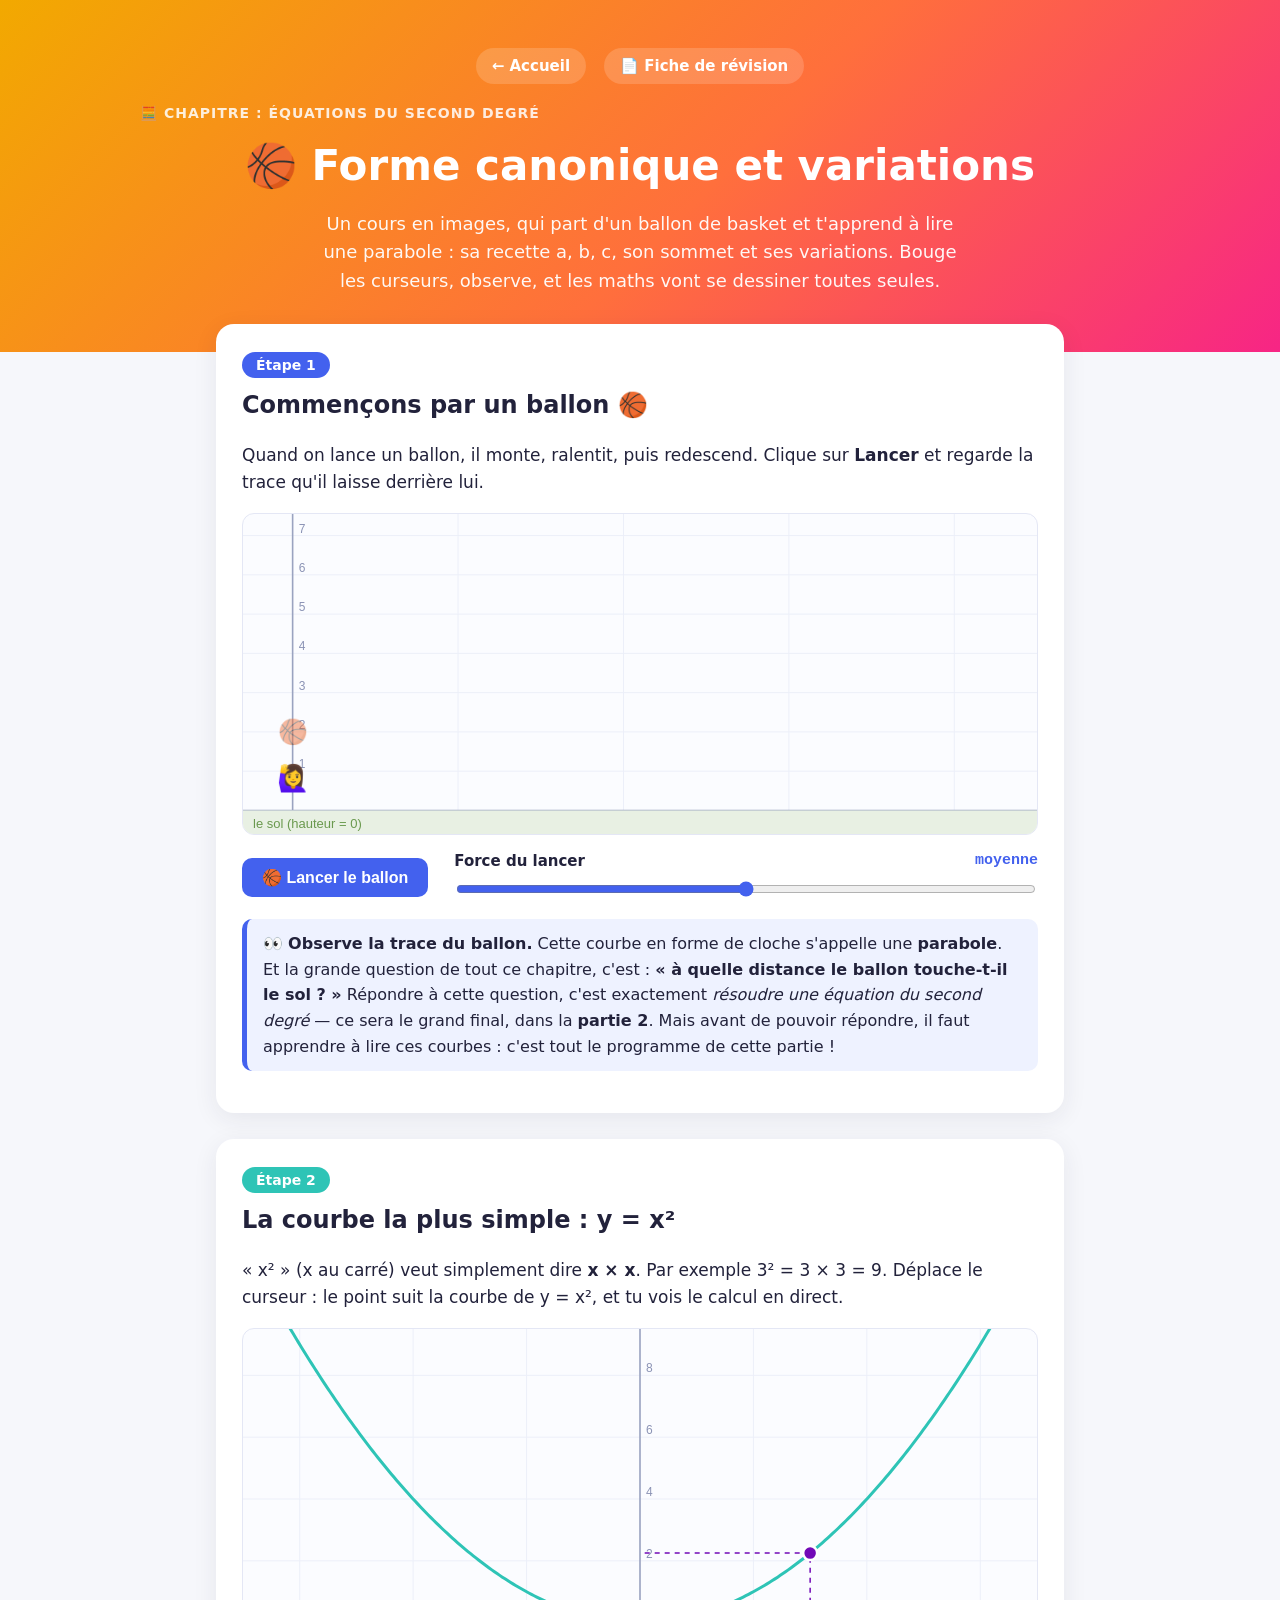
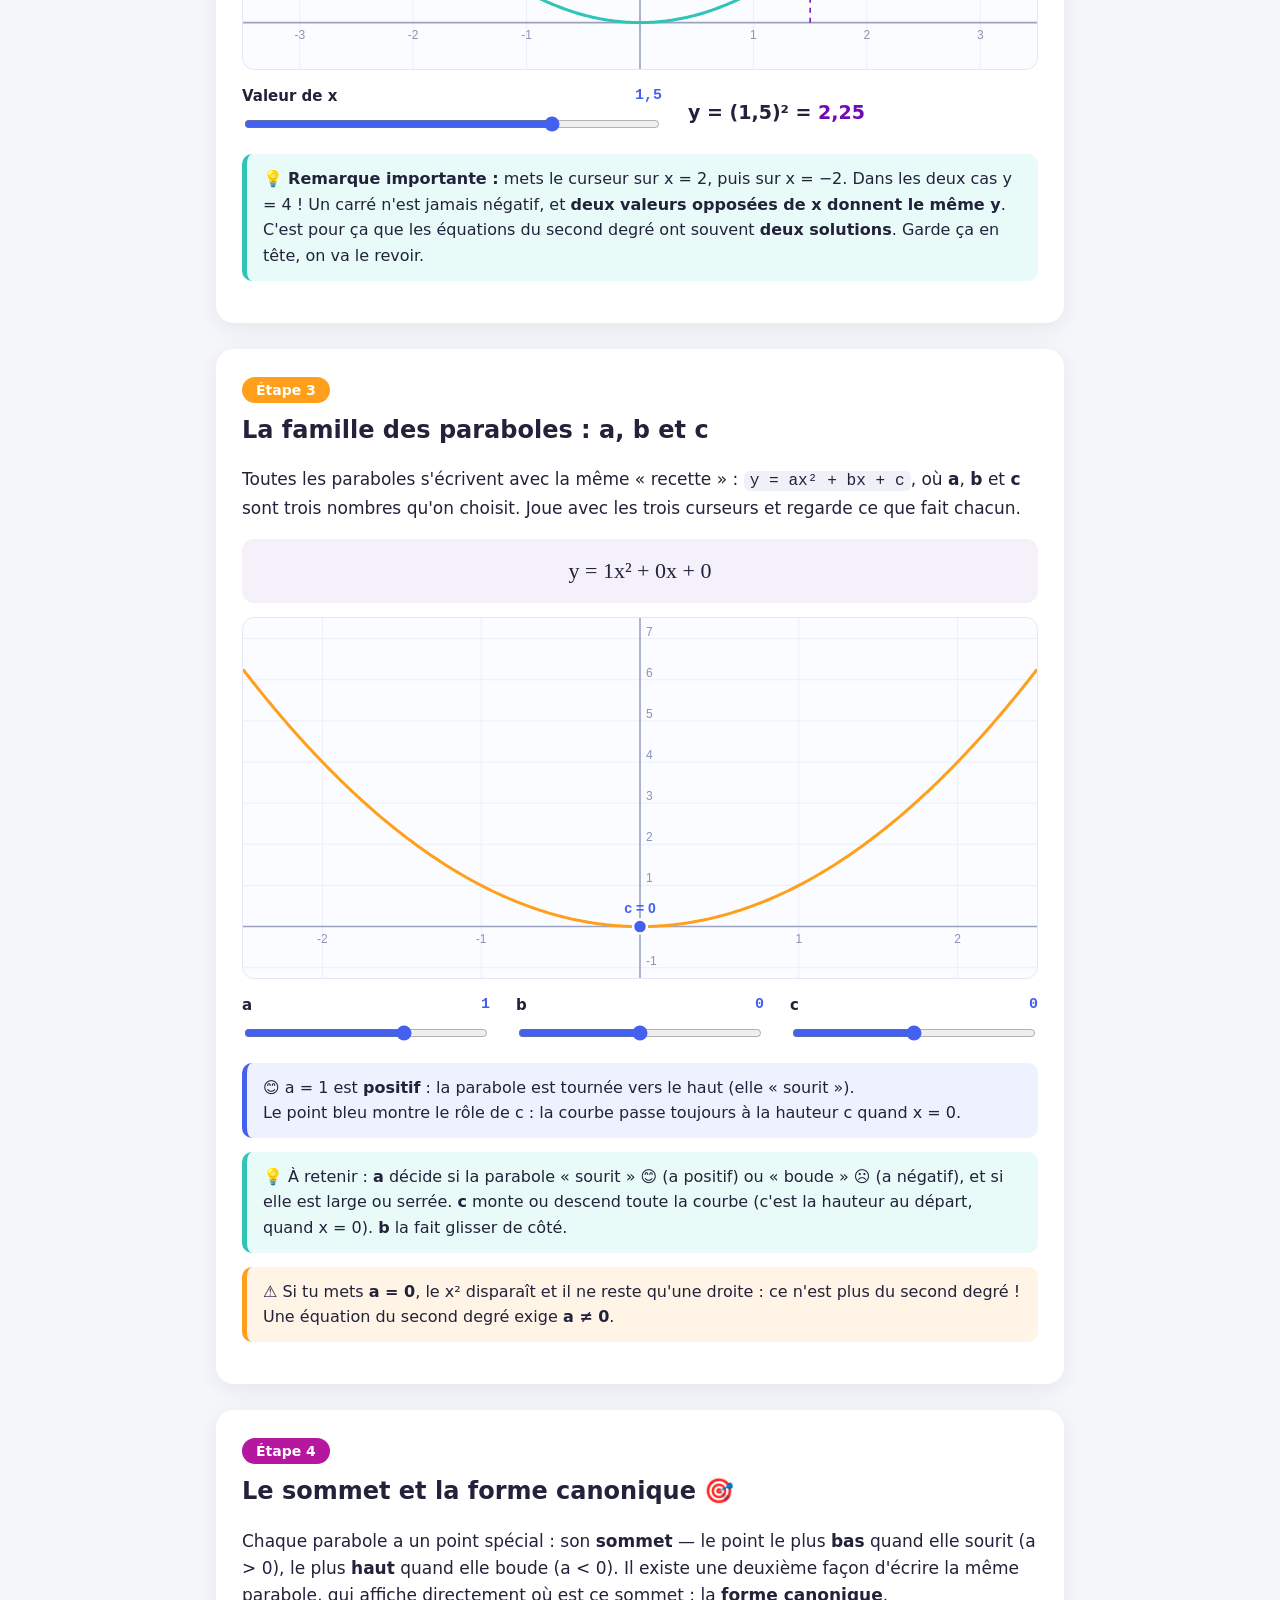
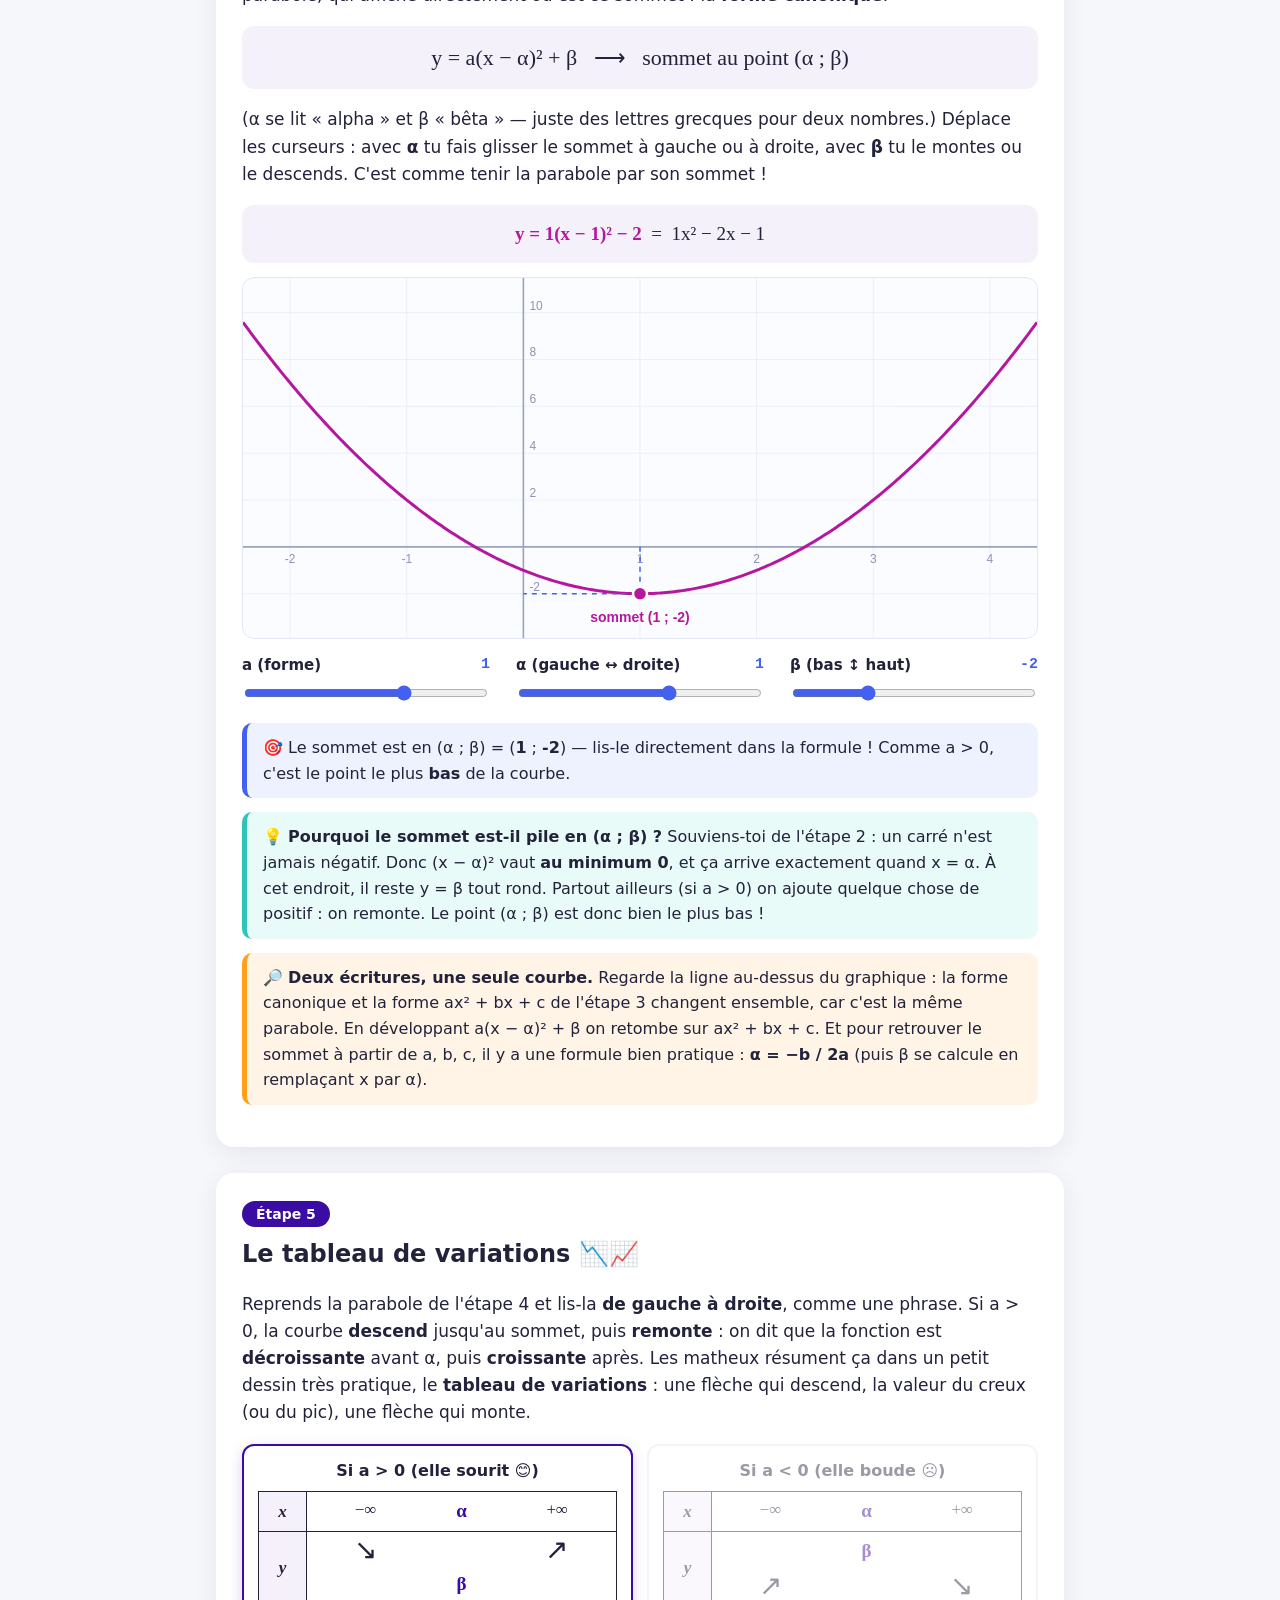
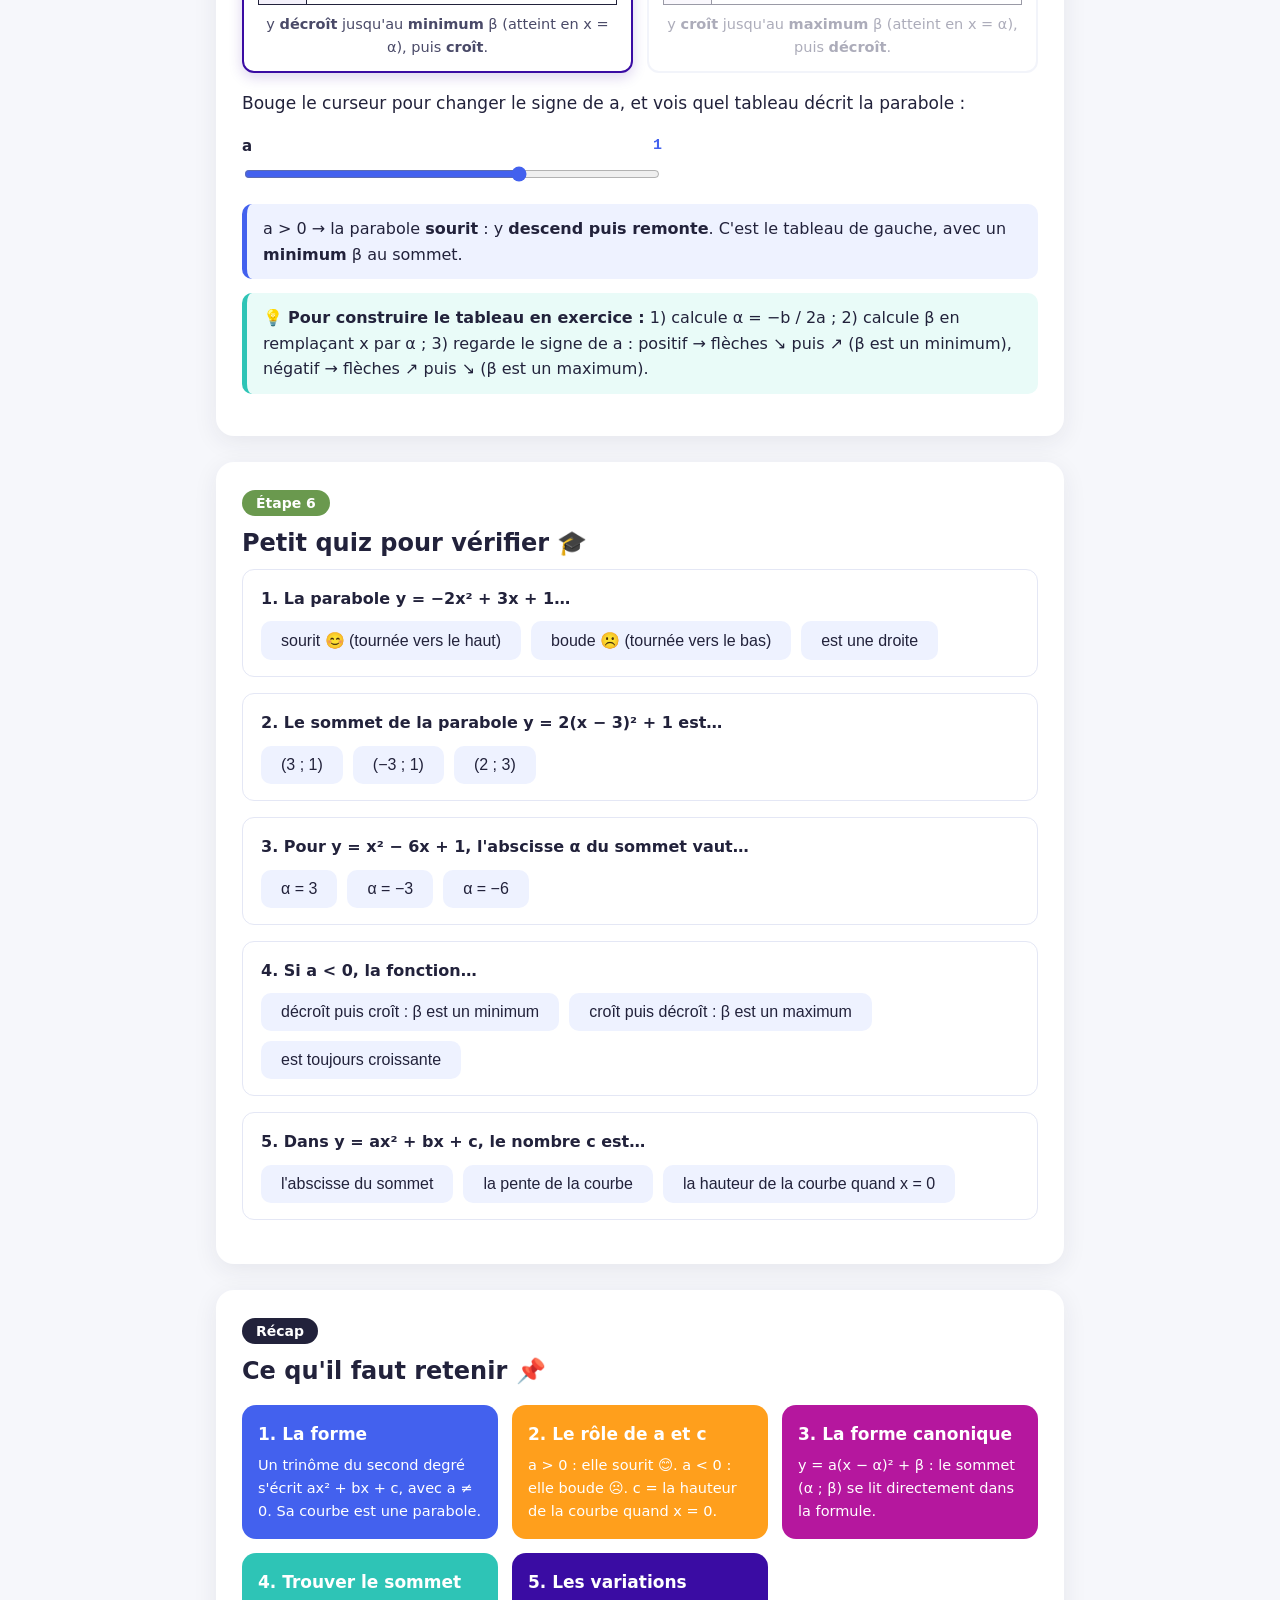
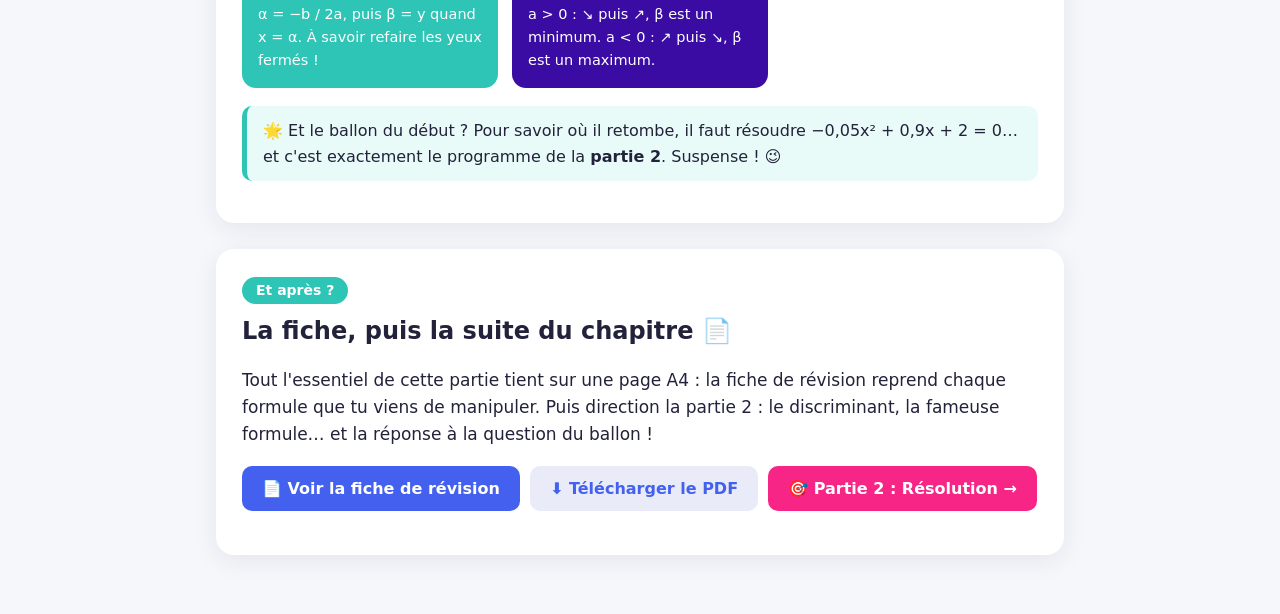
==== commit 400e9b6f: "Chapitre complet : ajout des parties 2 (Résolution) et 3 (Factorisation et signe) Partie 2 « Résolut" ====
--- a/maths/second-degre/cours.html
+++ b/maths/second-degre/cours.html
@@ -93,7 +93,7 @@
   </nav>
   <p class="fil-chapitre">🧮 Chapitre : Équations du second degré</p>
   <h1>🏀 Forme canonique et variations</h1>
-  <p>Un cours en images, qui part d'un ballon de basket et arrive (en douceur !) à la fameuse formule. Bouge les curseurs, observe, et les maths vont se dessiner toutes seules.</p>
+  <p>Un cours en images, qui part d'un ballon de basket et t'apprend à lire une parabole : sa recette a, b, c, son sommet et ses variations. Bouge les curseurs, observe, et les maths vont se dessiner toutes seules.</p>
 </header>
 
 <main>
@@ -111,7 +111,7 @@
       <input type="range" id="force" min="1" max="3" step="1" value="2">
     </div>
   </div>
-  <div class="info">👀 <b>Observe la trace du ballon.</b> Cette courbe en forme de cloche s'appelle une <b>parabole</b>. Et la grande question de tout ce cours, c'est : <b>« à quelle distance le ballon touche-t-il le sol ? »</b> Répondre à cette question, c'est exactement <i>résoudre une équation du second degré</i>. Tout le reste du cours sert à répondre à cette question !</div>
+  <div class="info">👀 <b>Observe la trace du ballon.</b> Cette courbe en forme de cloche s'appelle une <b>parabole</b>. Et la grande question de tout ce chapitre, c'est : <b>« à quelle distance le ballon touche-t-il le sol ? »</b> Répondre à cette question, c'est exactement <i>résoudre une équation du second degré</i> — ce sera le grand final, dans la <b>partie 2</b>. Mais avant de pouvoir répondre, il faut apprendre à lire ces courbes : c'est tout le programme de cette partie !</div>
 </section>
 
 <!-- ================= SECTION 2 : y = x² ================= -->
@@ -200,96 +200,19 @@
   <div class="astuce">💡 <b>Pour construire le tableau en exercice :</b> 1) calcule α = −b / 2a ; 2) calcule β en remplaçant x par α ; 3) regarde le signe de a : positif → flèches ↘ puis ↗ (β est un minimum), négatif → flèches ↗ puis ↘ (β est un maximum).</div>
 </section>
 
-<!-- ================= SECTION 4 : LES SOLUTIONS ================= -->
-<section class="s4">
-  <span class="chip">Étape 6</span>
-  <h2>Résoudre = trouver où la courbe traverse le sol</h2>
-  <p class="lecture">Résoudre l'équation <code>ax² + bx + c = 0</code>, c'est chercher les valeurs de x pour lesquelles <b>y vaut 0</b>. Sur le dessin, c'est ultra concret : ce sont les endroits où <b>la parabole coupe l'axe horizontal</b> (le « sol »). Fais glisser la parabole de haut en bas avec le curseur :</p>
-  <canvas id="cvSol" height="360"></canvas>
-  <div class="controls">
-    <div class="ctrl" style="max-width:420px">
-      <label>Hauteur de la parabole (c) <span id="valC4">-2</span></label>
-      <input type="range" id="sC4" min="-5" max="4" step="0.1" value="-2">
-    </div>
-    <div id="badgeSol" class="badge"></div>
-  </div>
-  <div class="info">🎯 Tu viens de découvrir la chose la plus importante du chapitre : une équation du second degré peut avoir <b>2 solutions</b> (la courbe traverse le sol en deux points), <b>1 seule solution</b> (elle touche le sol du bout de son nez… exactement par son <b>sommet</b> !) ou <b>0 solution</b> (elle flotte sans jamais toucher le sol). Il n'y a pas d'autre cas possible !</div>
-</section>
-
-<!-- ================= SECTION 5 : LE DISCRIMINANT ================= -->
-<section class="s5">
-  <span class="chip">Étape 7</span>
-  <h2>Le discriminant Δ : un détecteur de solutions</h2>
-  <p class="lecture">Question : peut-on savoir <b>sans dessiner</b> combien il y a de solutions ? Oui ! Il existe un « détecteur » qui se calcule avec a, b et c. On l'appelle le <b>discriminant</b> et on le note <b>Δ</b> (la lettre grecque « delta ») :</p>
-  <div class="formule">Δ = b² − 4ac</div>
-  <p class="lecture">Bouge les curseurs : à chaque position, on calcule Δ et on regarde la courbe. Vérifie que le signe de Δ prédit toujours correctement le dessin !</p>
-  <canvas id="cvDelta" height="360"></canvas>
-  <div class="controls">
-    <div class="ctrl"><label>a <span id="valA5">1</span></label><input type="range" id="sA5" min="-3" max="3" step="0.1" value="1"></div>
-    <div class="ctrl"><label>b <span id="valB5">2</span></label><input type="range" id="sB5" min="-6" max="6" step="0.1" value="2"></div>
-    <div class="ctrl"><label>c <span id="valC5">-3</span></label><input type="range" id="sC5" min="-6" max="6" step="0.1" value="-3"></div>
-  </div>
-  <div style="text-align:center"><span id="badgeDelta" class="badge"></span></div>
-  <div id="calculDelta" class="info"></div>
-  <div class="cartes">
-    <div class="carte" style="background:var(--vert)"><h3>Δ &gt; 0</h3><p>La courbe traverse le sol : <b>2 solutions</b>.</p></div>
-    <div class="carte" style="background:var(--orange)"><h3>Δ = 0</h3><p>La courbe touche juste le sol : <b>1 solution</b>.</p></div>
-    <div class="carte" style="background:var(--rouge)"><h3>Δ &lt; 0</h3><p>La courbe ne touche jamais le sol : <b>0 solution</b>.</p></div>
-  </div>
-</section>
-
-<!-- ================= SECTION 6 : LA FORMULE ================= -->
-<section class="s6">
-  <span class="chip">Étape 8</span>
-  <h2>La formule qui donne les solutions</h2>
-  <p class="lecture">Le discriminant dit <b>combien</b> il y a de solutions. Mais pour savoir <b>lesquelles</b>, il existe une formule magique. Quand Δ ≥ 0, les solutions sont :</p>
-  <div class="formule">
-    x = <span class="frac"><span class="haut">−b ± <span class="sqrt">√<span class="rad">Δ</span></span></span><span class="bas">2a</span></span>
-  </div>
-  <p class="lecture">Le symbole <b>±</b> veut dire « une fois avec +, une fois avec − » : c'est ce qui donne les deux solutions. Voyons-la fonctionner pas à pas sur un exemple : résolvons <b>x² − x − 6 = 0</b>. Clique sur le bouton pour dérouler chaque étape.</p>
-  <ol class="etapes" id="etapes">
-    <li><b>Étape 1 — On identifie a, b, c.</b><br>Dans x² − x − 6 : &nbsp; a = 1 (devant x²), &nbsp; b = −1 (devant x), &nbsp; c = −6 (le nombre seul). Attention aux signes moins, ils font partie du nombre !</li>
-    <li><b>Étape 2 — On calcule Δ.</b><br>Δ = b² − 4ac = (−1)² − 4 × 1 × (−6) = 1 + 24 = <b>25</b>. Comme Δ &gt; 0, il y a 2 solutions. 🎉</li>
-    <li><b>Étape 3 — On calcule √Δ.</b><br>√25 = 5 (car 5 × 5 = 25).</li>
-    <li><b>Étape 4 — On applique la formule.</b><br>x₁ = (−b − √Δ) / 2a = (1 − 5) / 2 = −4/2 = <b>−2</b><br>x₂ = (−b + √Δ) / 2a = (1 + 5) / 2 = 6/2 = <b>3</b></li>
-    <li><b>Étape 5 — On vérifie sur le graphique ! 👇</b><br>La parabole y = x² − x − 6 coupe bien le sol en x = −2 et x = 3. La formule et le dessin racontent la même histoire.</li>
-  </ol>
-  <div class="controls">
-    <button id="btnEtape">▶ Étape suivante</button>
-    <button id="btnResetEtapes" class="secondaire">↺ Recommencer</button>
-  </div>
-  <canvas id="cvExemple" height="340" style="display:none;margin-top:10px"></canvas>
-  <div class="astuce">💡 Petite vérification que tu peux toujours faire : remplace x par la solution dans l'équation. Ici : 3² − 3 − 6 = 9 − 3 − 6 = 0 ✅. Ça marche !</div>
-</section>
-
-<!-- ================= SECTION 7 : LE SOLVEUR ================= -->
-<section class="s7">
-  <span class="chip">Étape 9</span>
-  <h2>À toi de jouer : le solveur pas à pas</h2>
-  <p class="lecture">Choisis tes propres valeurs de a, b et c, et regarde la résolution complète, avec le graphique pour vérifier. Essaie par exemple : <button class="secondaire exemple-btn" data-abc="1,-1,-6">a=1, b=−1, c=−6</button> <button class="secondaire exemple-btn" data-abc="1,-4,4">a=1, b=−4, c=4</button> <button class="secondaire exemple-btn" data-abc="2,1,3">a=2, b=1, c=3</button></p>
-  <div class="grille-inputs">
-    <label>a <input type="number" id="inA" value="1" step="any"></label>
-    <label>b <input type="number" id="inB" value="2" step="any"></label>
-    <label>c <input type="number" id="inC" value="-8" step="any"></label>
-    <button id="btnResoudre">🔍 Résoudre</button>
-  </div>
-  <div id="resSolveur" class="resultat-solveur"></div>
-  <canvas id="cvSolveur" height="340" style="display:none;margin-top:12px"></canvas>
-</section>
-
 <!-- ================= SECTION 8 : QUIZ ================= -->
 <section class="s8">
-  <span class="chip">Étape 10</span>
+  <span class="chip">Étape 6</span>
   <h2>Petit quiz pour vérifier 🎓</h2>
 
   <div class="quiz-q" data-bonne="1">
-    <p>1. Sur un graphique, les solutions de ax² + bx + c = 0, c'est…</p>
+    <p>1. La parabole y = −2x² + 3x + 1…</p>
     <div class="quiz-opts">
-      <button>Le sommet de la parabole</button>
-      <button>Les points où la courbe coupe l'axe horizontal</button>
-      <button>Le point où la courbe coupe l'axe vertical</button>
-    </div>
-    <div class="quiz-expl">✅ Exactement : résoudre l'équation, c'est chercher où y = 0, donc où la courbe traverse le « sol ».</div>
+      <button>sourit 😊 (tournée vers le haut)</button>
+      <button>boude ☹️ (tournée vers le bas)</button>
+      <button>est une droite</button>
+    </div>
+    <div class="quiz-expl">✅ Le nombre devant x² est a = −2, négatif : la parabole est tournée vers le bas. C'est le premier réflexe à avoir : regarder le signe de a !</div>
   </div>
 
   <div class="quiz-q" data-bonne="0">
@@ -302,34 +225,34 @@
     <div class="quiz-expl">✅ Forme canonique a(x − α)² + β → sommet (α ; β) = (3 ; 1). Piège classique : le « − » fait partie de la formule, donc (x − 3) donne α = +3 (et (x + 3) donnerait α = −3) !</div>
   </div>
 
+  <div class="quiz-q" data-bonne="0">
+    <p>3. Pour y = x² − 6x + 1, l'abscisse α du sommet vaut…</p>
+    <div class="quiz-opts">
+      <button>α = 3</button>
+      <button>α = −3</button>
+      <button>α = −6</button>
+    </div>
+    <div class="quiz-expl">✅ α = −b / 2a = −(−6) / (2 × 1) = 6/2 = 3. (Et pour β, on remplace : β = 3² − 6 × 3 + 1 = −8. Sommet : (3 ; −8).)</div>
+  </div>
+
+  <div class="quiz-q" data-bonne="1">
+    <p>4. Si a &lt; 0, la fonction…</p>
+    <div class="quiz-opts">
+      <button>décroît puis croît : β est un minimum</button>
+      <button>croît puis décroît : β est un maximum</button>
+      <button>est toujours croissante</button>
+    </div>
+    <div class="quiz-expl">✅ a &lt; 0 : la parabole « boude », donc y monte jusqu'au sommet puis redescend. β est un <b>maximum</b>, atteint en x = α. (C'est le tableau de droite de l'étape 5.)</div>
+  </div>
+
   <div class="quiz-q" data-bonne="2">
-    <p>3. Si Δ &lt; 0, l'équation a…</p>
+    <p>5. Dans y = ax² + bx + c, le nombre c est…</p>
     <div class="quiz-opts">
-      <button>2 solutions</button>
-      <button>1 solution</button>
-      <button>0 solution</button>
-    </div>
-    <div class="quiz-expl">✅ Δ négatif = la parabole ne touche jamais l'axe horizontal, donc aucune solution.</div>
-  </div>
-
-  <div class="quiz-q" data-bonne="0">
-    <p>4. Dans l'équation 3x² − 5x + 2 = 0, que vaut b ?</p>
-    <div class="quiz-opts">
-      <button>−5</button>
-      <button>5</button>
-      <button>3</button>
-    </div>
-    <div class="quiz-expl">✅ b est le nombre devant x, <b>avec son signe</b> : ici b = −5. Le piège classique, c'est d'oublier le moins !</div>
-  </div>
-
-  <div class="quiz-q" data-bonne="1">
-    <p>5. Pour x² − 4 = 0, on a Δ = 0² − 4 × 1 × (−4) = 16. Les solutions sont…</p>
-    <div class="quiz-opts">
-      <button>x = 4 seulement</button>
-      <button>x = 2 et x = −2</button>
-      <button>x = 16 et x = −16</button>
-    </div>
-    <div class="quiz-expl">✅ x = (0 ± √16)/2 = ±4/2 = ±2. Et ça se comprend sans formule : x² = 4, donc x = 2 ou x = −2 (souviens-toi de l'étape 2 : deux opposés ont le même carré !).</div>
+      <button>l'abscisse du sommet</button>
+      <button>la pente de la courbe</button>
+      <button>la hauteur de la courbe quand x = 0</button>
+    </div>
+    <div class="quiz-expl">✅ Remplace x par 0 : y = a × 0 + b × 0 + c = c. La courbe coupe donc l'axe vertical à la hauteur c. (Attention à ne pas confondre avec α, l'abscisse du sommet !)</div>
   </div>
 </section>
 
@@ -338,23 +261,24 @@
   <span class="chip" style="background:var(--encre)">Récap</span>
   <h2>Ce qu'il faut retenir 📌</h2>
   <div class="cartes">
-    <div class="carte" style="background:var(--bleu)"><h3>1. La forme</h3><p>Une équation du second degré s'écrit ax² + bx + c = 0, avec a ≠ 0. Sa courbe est une parabole.</p></div>
-    <div class="carte" style="background:var(--magenta)"><h3>2. La forme canonique</h3><p>y = a(x − α)² + β : le sommet (α ; β) se lit directement. Avec α = −b / 2a.</p></div>
-    <div class="carte" style="background:var(--rose)"><h3>3. Résoudre = graphique</h3><p>Les solutions sont les points où la parabole coupe l'axe horizontal.</p></div>
-    <div class="carte" style="background:var(--violet)"><h3>4. Le discriminant</h3><p>Δ = b² − 4ac. Son signe donne le nombre de solutions : 2 si Δ&gt;0, 1 si Δ=0, 0 si Δ&lt;0.</p></div>
-    <div class="carte" style="background:var(--vert)"><h3>5. La formule</h3><p>Si Δ ≥ 0 : x = (−b ± √Δ) / 2a. Le ± donne les deux solutions.</p></div>
-  </div>
-  <div class="astuce" style="margin-top:18px">🌟 Et le ballon du début ? Sa trajectoire était y = −0,05x² + 0,9x + 2. En résolvant −0,05x² + 0,9x + 2 = 0 avec la formule, on trouve x ≈ 20 mètres : c'est là qu'il retombe. Tu sais maintenant faire ce calcul toute seule !</div>
-</section>
-
-<!-- ================= FICHE ================= -->
+    <div class="carte" style="background:var(--bleu)"><h3>1. La forme</h3><p>Un trinôme du second degré s'écrit ax² + bx + c, avec a ≠ 0. Sa courbe est une parabole.</p></div>
+    <div class="carte" style="background:var(--orange)"><h3>2. Le rôle de a et c</h3><p>a &gt; 0 : elle sourit 😊. a &lt; 0 : elle boude ☹️. c = la hauteur de la courbe quand x = 0.</p></div>
+    <div class="carte" style="background:var(--magenta)"><h3>3. La forme canonique</h3><p>y = a(x − α)² + β : le sommet (α ; β) se lit directement dans la formule.</p></div>
+    <div class="carte" style="background:var(--vert)"><h3>4. Trouver le sommet</h3><p>α = −b / 2a, puis β = y quand x = α. À savoir refaire les yeux fermés !</p></div>
+    <div class="carte" style="background:#3a0ca3"><h3>5. Les variations</h3><p>a &gt; 0 : ↘ puis ↗, β est un minimum. a &lt; 0 : ↗ puis ↘, β est un maximum.</p></div>
+  </div>
+  <div class="astuce" style="margin-top:18px">🌟 Et le ballon du début ? Pour savoir où il retombe, il faut résoudre −0,05x² + 0,9x + 2 = 0… et c'est exactement le programme de la <b>partie 2</b>. Suspense ! 😉</div>
+</section>
+
+<!-- ================= FICHE + SUITE ================= -->
 <section>
   <span class="chip" style="background:var(--vert)">Et après ?</span>
-  <h2>Garde la fiche sous la main 📄</h2>
-  <p class="lecture">Tout le chapitre tient sur une page A4 : la fiche de révision reprend chaque formule que tu viens de manipuler. Consulte-la en ligne ou télécharge-la pour l'imprimer.</p>
+  <h2>La fiche, puis la suite du chapitre 📄</h2>
+  <p class="lecture">Tout l'essentiel de cette partie tient sur une page A4 : la fiche de révision reprend chaque formule que tu viens de manipuler. Puis direction la partie 2 : le discriminant, la fameuse formule… et la réponse à la question du ballon !</p>
   <p style="display:flex;flex-wrap:wrap;gap:10px;margin-top:14px">
     <a class="btn-lien" href="fiche.html">📄 Voir la fiche de révision</a>
     <a class="btn-lien secondaire" href="maths-second-degre-fiche.pdf" download>⬇️ Télécharger le PDF</a>
+    <a class="btn-lien" style="background:var(--rose)" href="../second-degre-resolution/cours.html">🎯 Partie 2 : Résolution →</a>
   </p>
 </section>
 
@@ -627,163 +551,6 @@
   window.addEventListener("resize", dessiner);
 })();
 
-/* ================= 4. NOMBRE DE SOLUTIONS ================= */
-(function(){
-  const cv = document.getElementById("cvSol");
-  // cadre volontairement FIXE ici : c'est la parabole qui doit bouger sous nos yeux.
-  // c varie de -5 à 4, a=1, b=-2 → sommet (1, c-1) ∈ [-6 ; 3] : tout tient dans [-7 ; 7].
-  const plot = creerPlot(cv, -3.5, 5.5, -7, 7);
-  const sC4 = document.getElementById("sC4");
-  const a = 1, b = -2;
-  function dessiner(){
-    const c = parseFloat(sC4.value);
-    document.getElementById("valC4").textContent = fmt(c);
-    plot.debut();
-    plot.courbe(x => a*x*x + b*x + c, "#f72585");
-    const delta = b*b - 4*a*c;
-    const badge = document.getElementById("badgeSol");
-    if(delta > 0.001){
-      const r = Math.sqrt(delta);
-      const x1 = (-b - r)/(2*a), x2 = (-b + r)/(2*a);
-      plot.point(x1, 0, "#2ec4b6", "solution 1", -14);
-      plot.point(x2, 0, "#2ec4b6", "solution 2", -14);
-      badge.textContent = "✌️ 2 solutions";
-      badge.style.background = "#d8f3dc"; badge.style.color = "#1b4332";
-    } else if(delta > -0.001){
-      plot.point(-b/(2*a), 0, "#ff9f1c", "l'unique solution", -14);
-      badge.textContent = "☝️ 1 solution";
-      badge.style.background = "#fff1d6"; badge.style.color = "#9a6200";
-    } else {
-      badge.textContent = "🙅 0 solution";
-      badge.style.background = "#ffe0e3"; badge.style.color = "#9d0208";
-    }
-  }
-  sC4.addEventListener("input", dessiner);
-  dessiner();
-  window.addEventListener("resize", dessiner);
-})();
-
-/* ================= 5. DISCRIMINANT ================= */
-(function(){
-  const cv = document.getElementById("cvDelta");
-  const plot = creerPlot(cv, -6, 6, -8, 8);
-  const sA = document.getElementById("sA5"), sB = document.getElementById("sB5"), sC = document.getElementById("sC5");
-  function dessiner(){
-    let a = parseFloat(sA.value); const b = parseFloat(sB.value), c = parseFloat(sC.value);
-    if(Math.abs(a) < 0.1) a = a < 0 ? -0.1 : 0.1;
-    document.getElementById("valA5").textContent = fmt(a);
-    document.getElementById("valB5").textContent = fmt(b);
-    document.getElementById("valC5").textContent = fmt(c);
-    Object.assign(plot, cadreParabole(a, b, c, false));
-    plot.debut();
-    plot.courbe(x => a*x*x + b*x + c, "#7209b7");
-    const delta = b*b - 4*a*c;
-    const badge = document.getElementById("badgeDelta");
-    let texte;
-    if(delta > 0.001){
-      const r = Math.sqrt(delta);
-      plot.point((-b-r)/(2*a), 0, "#2ec4b6", "", -14);
-      plot.point((-b+r)/(2*a), 0, "#2ec4b6", "", -14);
-      badge.textContent = "Δ = " + fmt(delta) + "  →  Δ > 0 : 2 solutions ✌️";
-      badge.style.background = "#d8f3dc"; badge.style.color = "#1b4332";
-      texte = "La courbe traverse bien le sol en 2 points (en vert).";
-    } else if(delta > -0.001){
-      plot.point(-b/(2*a), 0, "#ff9f1c", "", -14);
-      badge.textContent = "Δ = 0  →  1 solution ☝️";
-      badge.style.background = "#fff1d6"; badge.style.color = "#9a6200";
-      texte = "La courbe touche le sol en un seul point.";
-    } else {
-      badge.textContent = "Δ = " + fmt(delta) + "  →  Δ < 0 : 0 solution 🙅";
-      badge.style.background = "#ffe0e3"; badge.style.color = "#9d0208";
-      texte = "La courbe ne touche jamais le sol.";
-    }
-    document.getElementById("calculDelta").innerHTML =
-      "🧮 Calcul : Δ = b² − 4ac = (" + fmt(b) + ")² − 4 × " + fmt(a) + " × (" + fmt(c) + ") = " +
-      fmt(b*b) + " − (" + fmt(4*a*c) + ") = <b>" + fmt(delta) + "</b>. " + texte;
-  }
-  [sA,sB,sC].forEach(s => s.addEventListener("input", dessiner));
-  dessiner();
-  window.addEventListener("resize", dessiner);
-})();
-
-/* ================= 6. EXEMPLE PAS A PAS ================= */
-(function(){
-  const etapes = document.querySelectorAll("#etapes li");
-  const cv = document.getElementById("cvExemple");
-  let i = 0;
-  function dessinerExemple(){
-    cv.style.display = "block";
-    const plot = creerPlot(cv, -5, 6, -8, 8);
-    plot.debut();
-    plot.courbe(x => x*x - x - 6, "#e63946");
-    plot.point(-2, 0, "#2ec4b6", "x₁ = −2", -14);
-    plot.point(3, 0, "#2ec4b6", "x₂ = 3", -14);
-  }
-  document.getElementById("btnEtape").addEventListener("click", () => {
-    if(i < etapes.length){
-      etapes[i].classList.add("visible");
-      i++;
-      if(i === etapes.length) dessinerExemple();
-    }
-  });
-  document.getElementById("btnResetEtapes").addEventListener("click", () => {
-    etapes.forEach(e => e.classList.remove("visible"));
-    cv.style.display = "none";
-    i = 0;
-  });
-})();
-
-/* ================= 7. SOLVEUR ================= */
-(function(){
-  const cv = document.getElementById("cvSolveur");
-  const res = document.getElementById("resSolveur");
-  function resoudre(){
-    const a = parseFloat(document.getElementById("inA").value);
-    const b = parseFloat(document.getElementById("inB").value);
-    const c = parseFloat(document.getElementById("inC").value);
-    if([a,b,c].some(v => isNaN(v))){ res.innerHTML = "<div class='attention'>Remplis les trois cases avec des nombres 🙂</div>"; cv.style.display="none"; return; }
-    if(a === 0){ res.innerHTML = "<div class='attention'>⚠️ Avec a = 0, ce n'est plus une équation du second degré (le x² disparaît). Mets un a différent de 0 !</div>"; cv.style.display="none"; return; }
-    const delta = b*b - 4*a*c;
-    let html = "<div class='info'><b>Équation :</b> " + fmt(a) + "x² " + (b<0?"− ":"+ ") + fmt(Math.abs(b)) + "x " + (c<0?"− ":"+ ") + fmt(Math.abs(c)) + " = 0<br>" +
-      "<b>Étape 1 :</b> a = " + fmt(a) + ", b = " + fmt(b) + ", c = " + fmt(c) + "<br>" +
-      "<b>Étape 2 :</b> Δ = b² − 4ac = (" + fmt(b) + ")² − 4 × " + fmt(a) + " × (" + fmt(c) + ") = <b>" + fmt(delta) + "</b><br>";
-    let racines = [];
-    if(delta > 0){
-      const r = Math.sqrt(delta);
-      const x1 = (-b - r)/(2*a), x2 = (-b + r)/(2*a);
-      racines = [x1, x2];
-      html += "<b>Étape 3 :</b> Δ &gt; 0 → 2 solutions ✌️<br>" +
-        "<b>Étape 4 :</b> √Δ = √" + fmt(delta) + " ≈ " + fmt(r) + "<br>" +
-        "x₁ = (−b − √Δ) / 2a = (" + fmt(-b) + " − " + fmt(r) + ") / " + fmt(2*a) + " ≈ <b style='color:#2ec4b6'>" + fmt(x1) + "</b><br>" +
-        "x₂ = (−b + √Δ) / 2a = (" + fmt(-b) + " + " + fmt(r) + ") / " + fmt(2*a) + " ≈ <b style='color:#2ec4b6'>" + fmt(x2) + "</b></div>";
-    } else if(delta === 0){
-      const x0 = -b/(2*a);
-      racines = [x0];
-      html += "<b>Étape 3 :</b> Δ = 0 → 1 seule solution ☝️<br>" +
-        "x₀ = −b / 2a = " + fmt(-b) + " / " + fmt(2*a) + " = <b style='color:#ff9f1c'>" + fmt(x0) + "</b></div>";
-    } else {
-      html += "<b>Étape 3 :</b> Δ &lt; 0 → <b style='color:#e63946'>aucune solution</b> 🙅 (la parabole ne touche pas l'axe horizontal, regarde !)</div>";
-    }
-    res.innerHTML = html;
-    cv.style.display = "block";
-    const cad = cadreParabole(a, b, c, false);
-    const plot = creerPlot(cv, cad.xmin, cad.xmax, cad.ymin, cad.ymax);
-    plot.debut();
-    plot.courbe(x => a*x*x + b*x + c, "#0a9396");
-    racines.forEach((r,idx) => plot.point(r, 0, "#f72585", (racines.length===2 ? "x"+(idx+1)+" ≈ " : "x₀ = ") + fmt(r), idx%2 ? 24 : -14));
-  }
-  document.getElementById("btnResoudre").addEventListener("click", resoudre);
-  document.querySelectorAll(".exemple-btn").forEach(btn => {
-    btn.addEventListener("click", () => {
-      const [a,b,c] = btn.dataset.abc.split(",");
-      document.getElementById("inA").value = a;
-      document.getElementById("inB").value = b;
-      document.getElementById("inC").value = c;
-      resoudre();
-    });
-  });
-})();
-
 /* ================= 3ter. TABLEAU DE VARIATIONS ================= */
 (function(){
   const sVar = document.getElementById("sVar");
